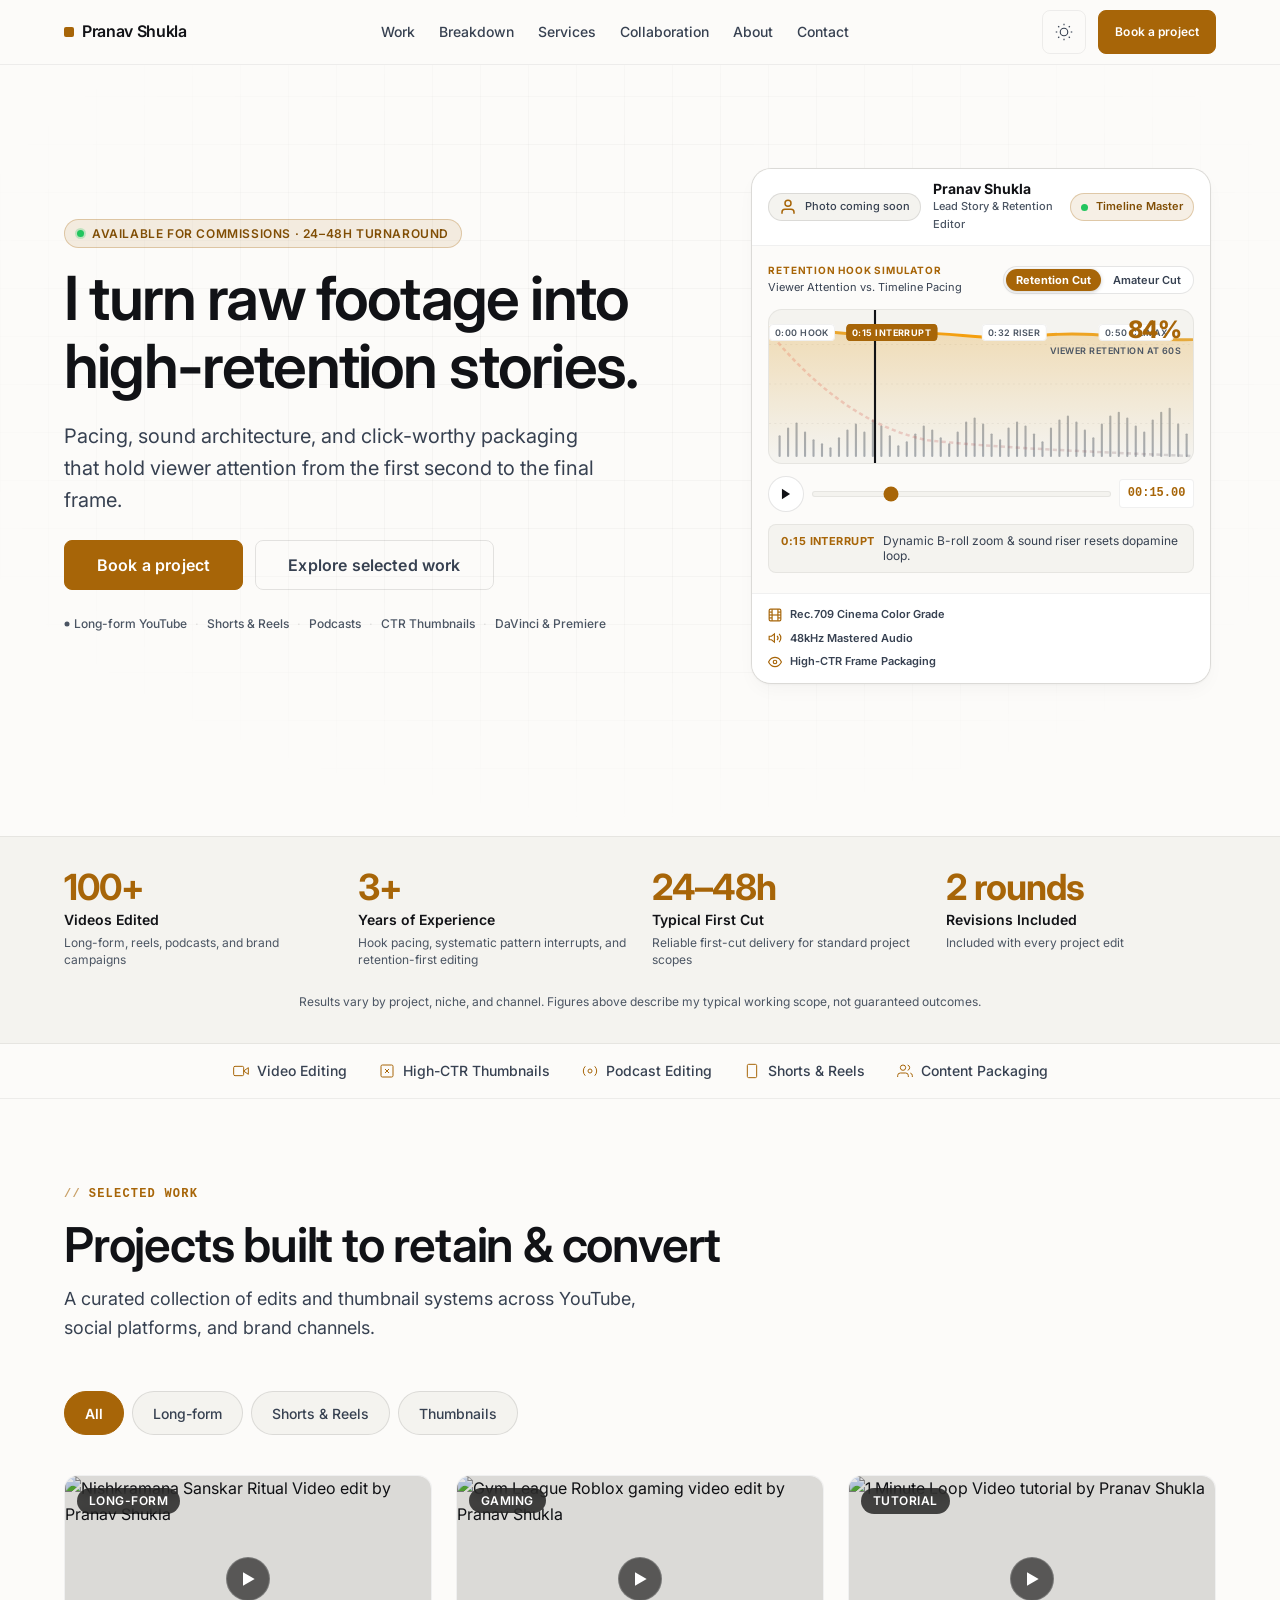
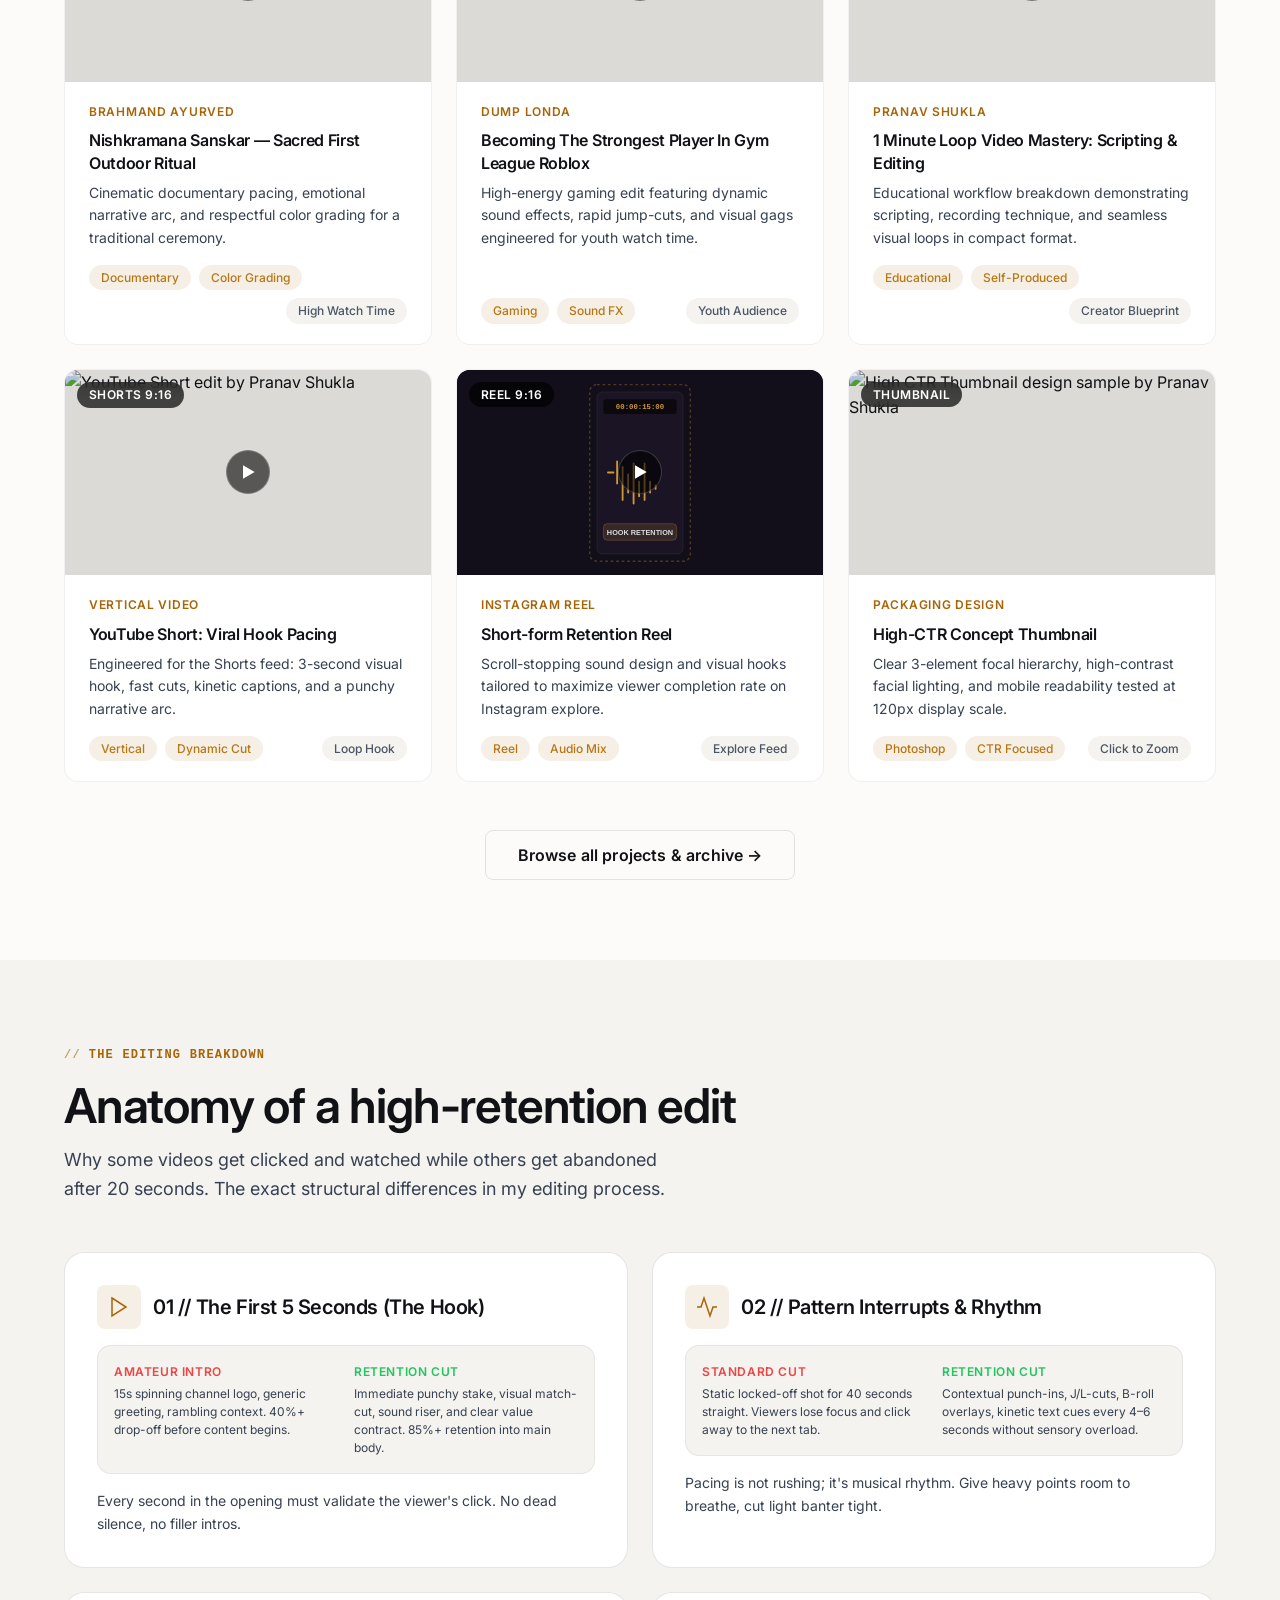
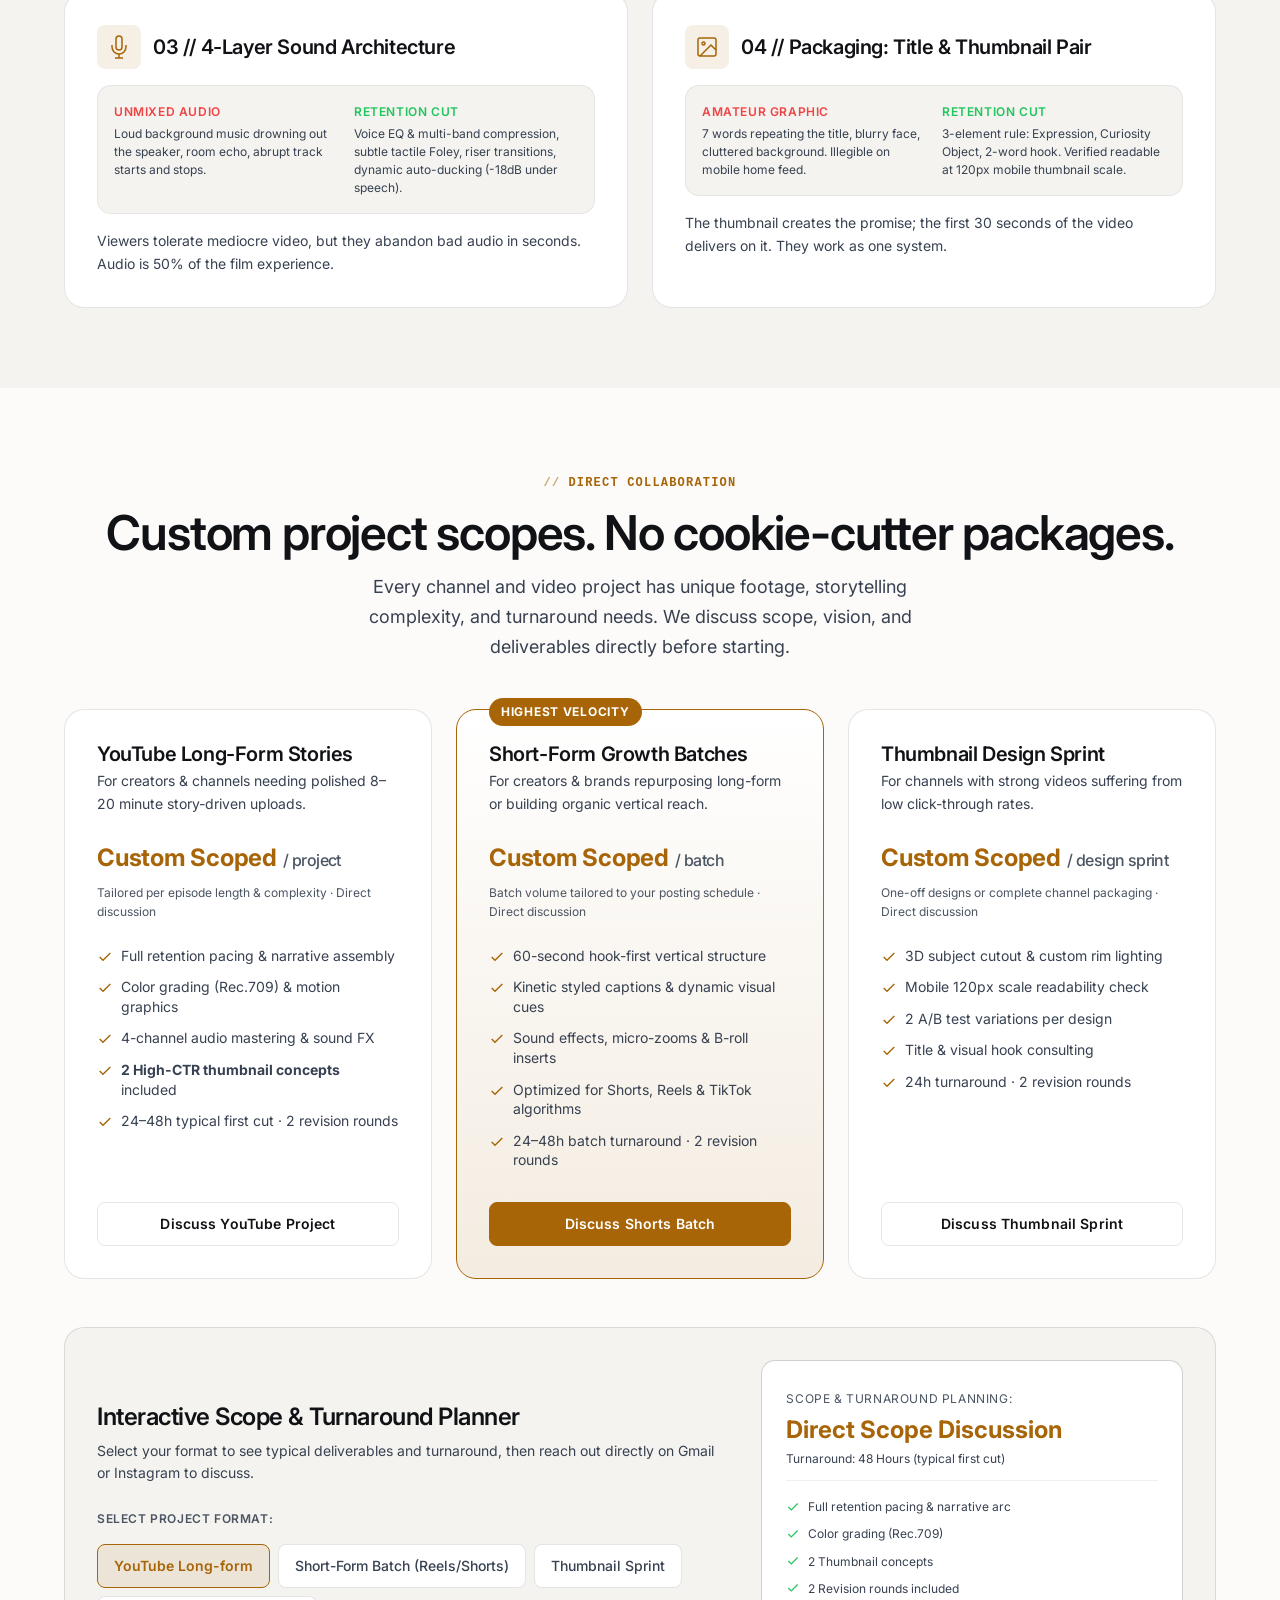
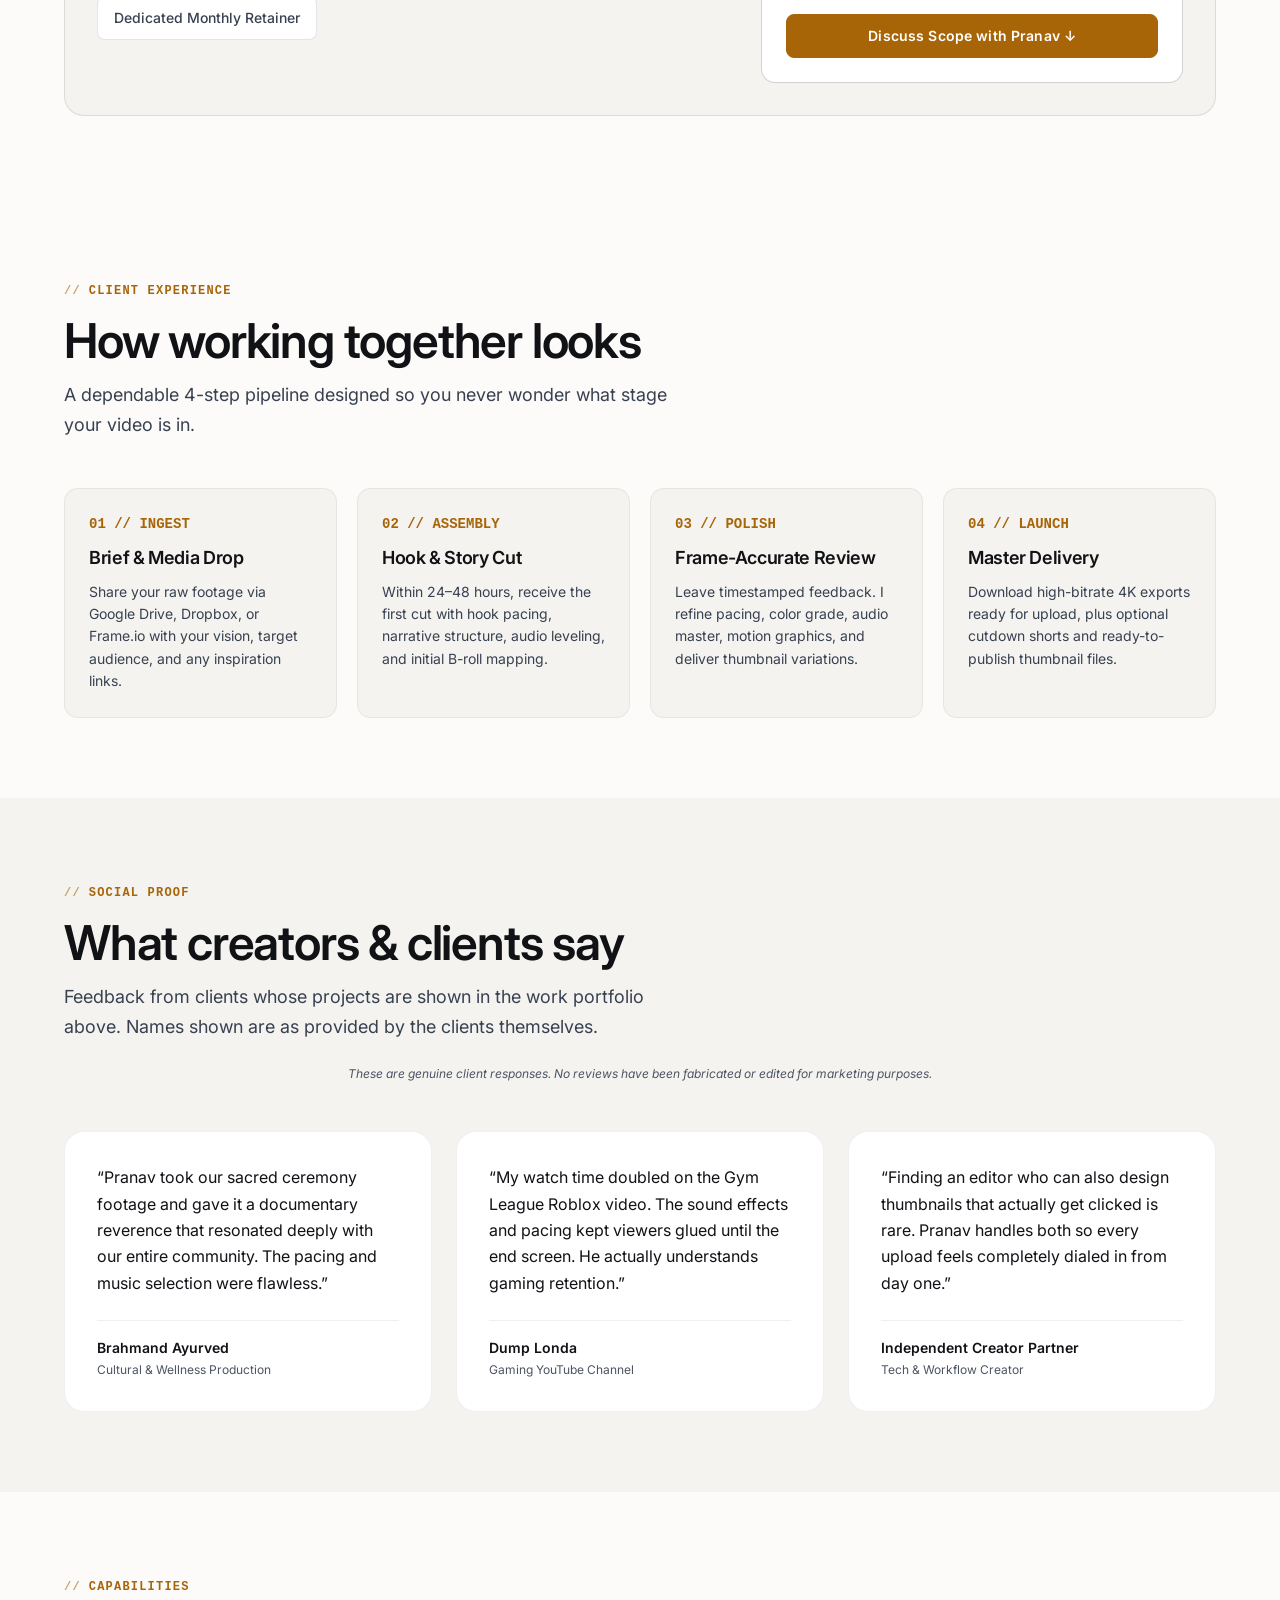
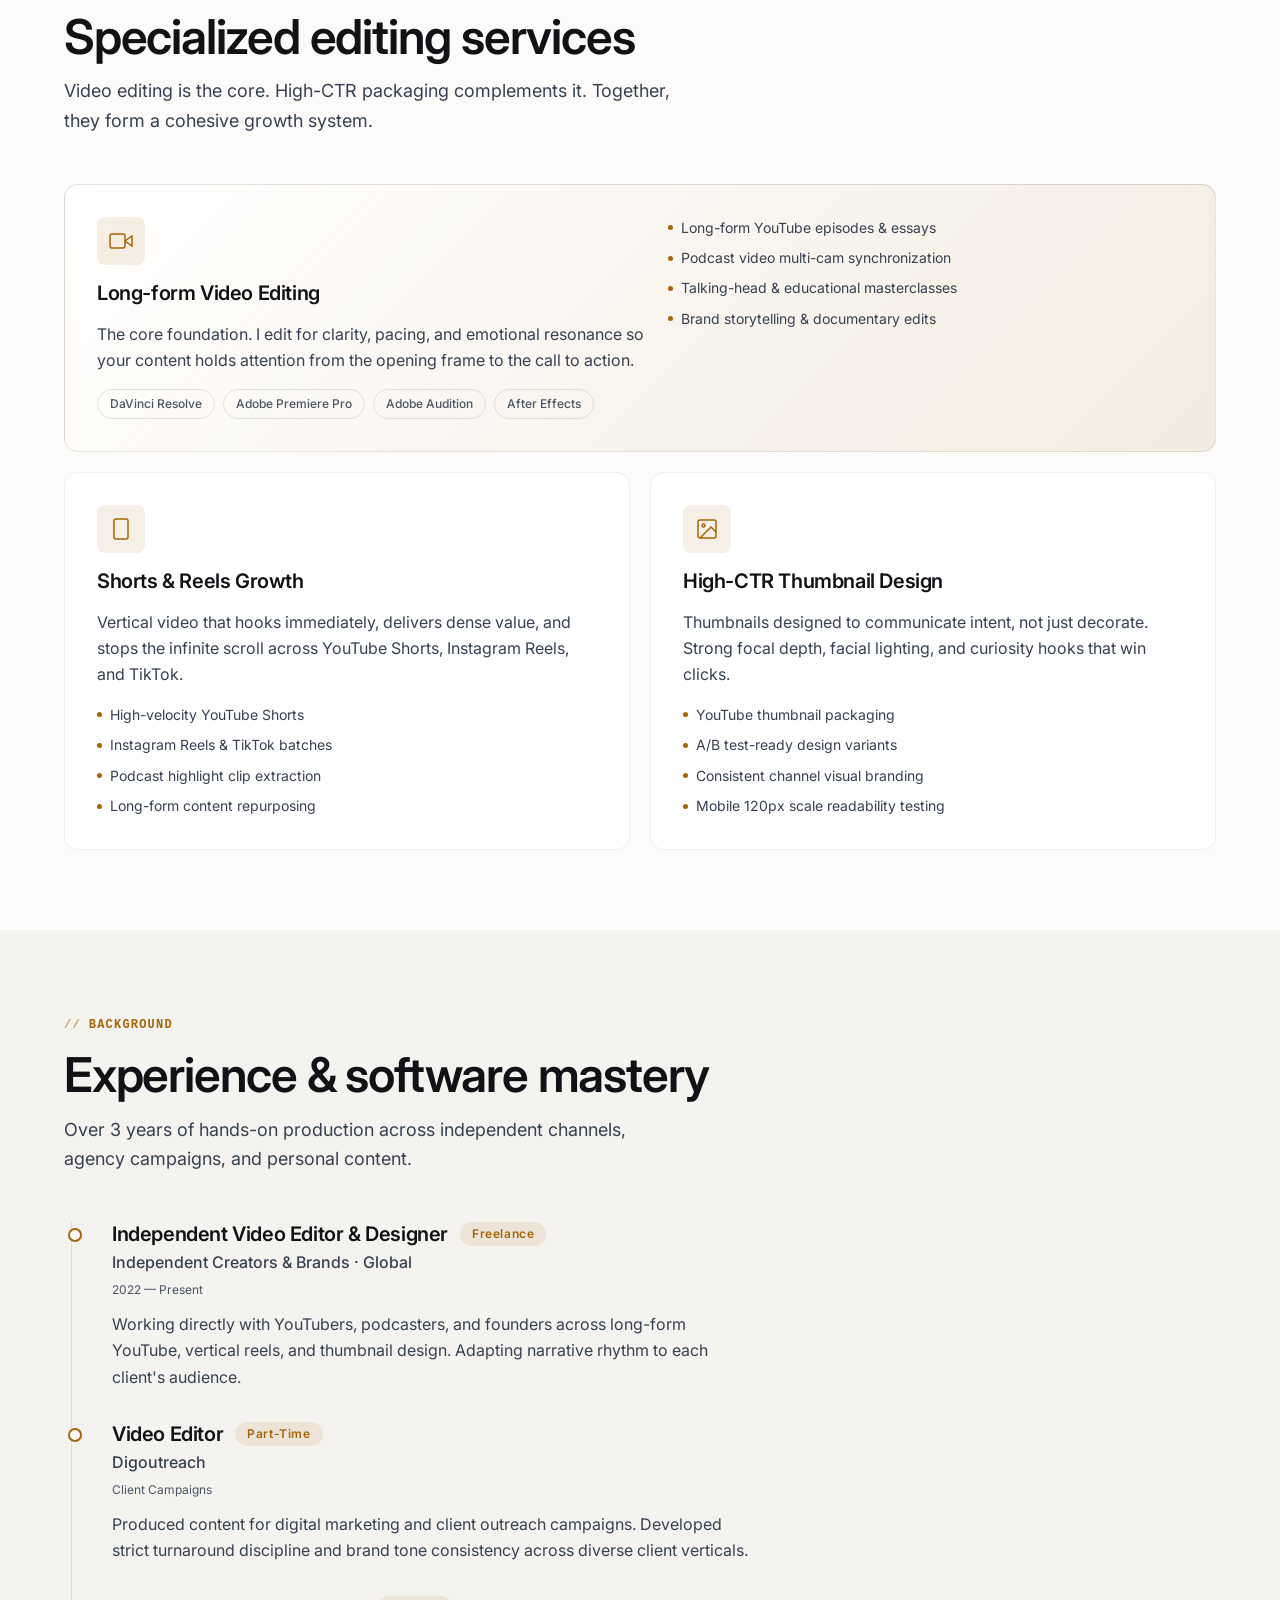
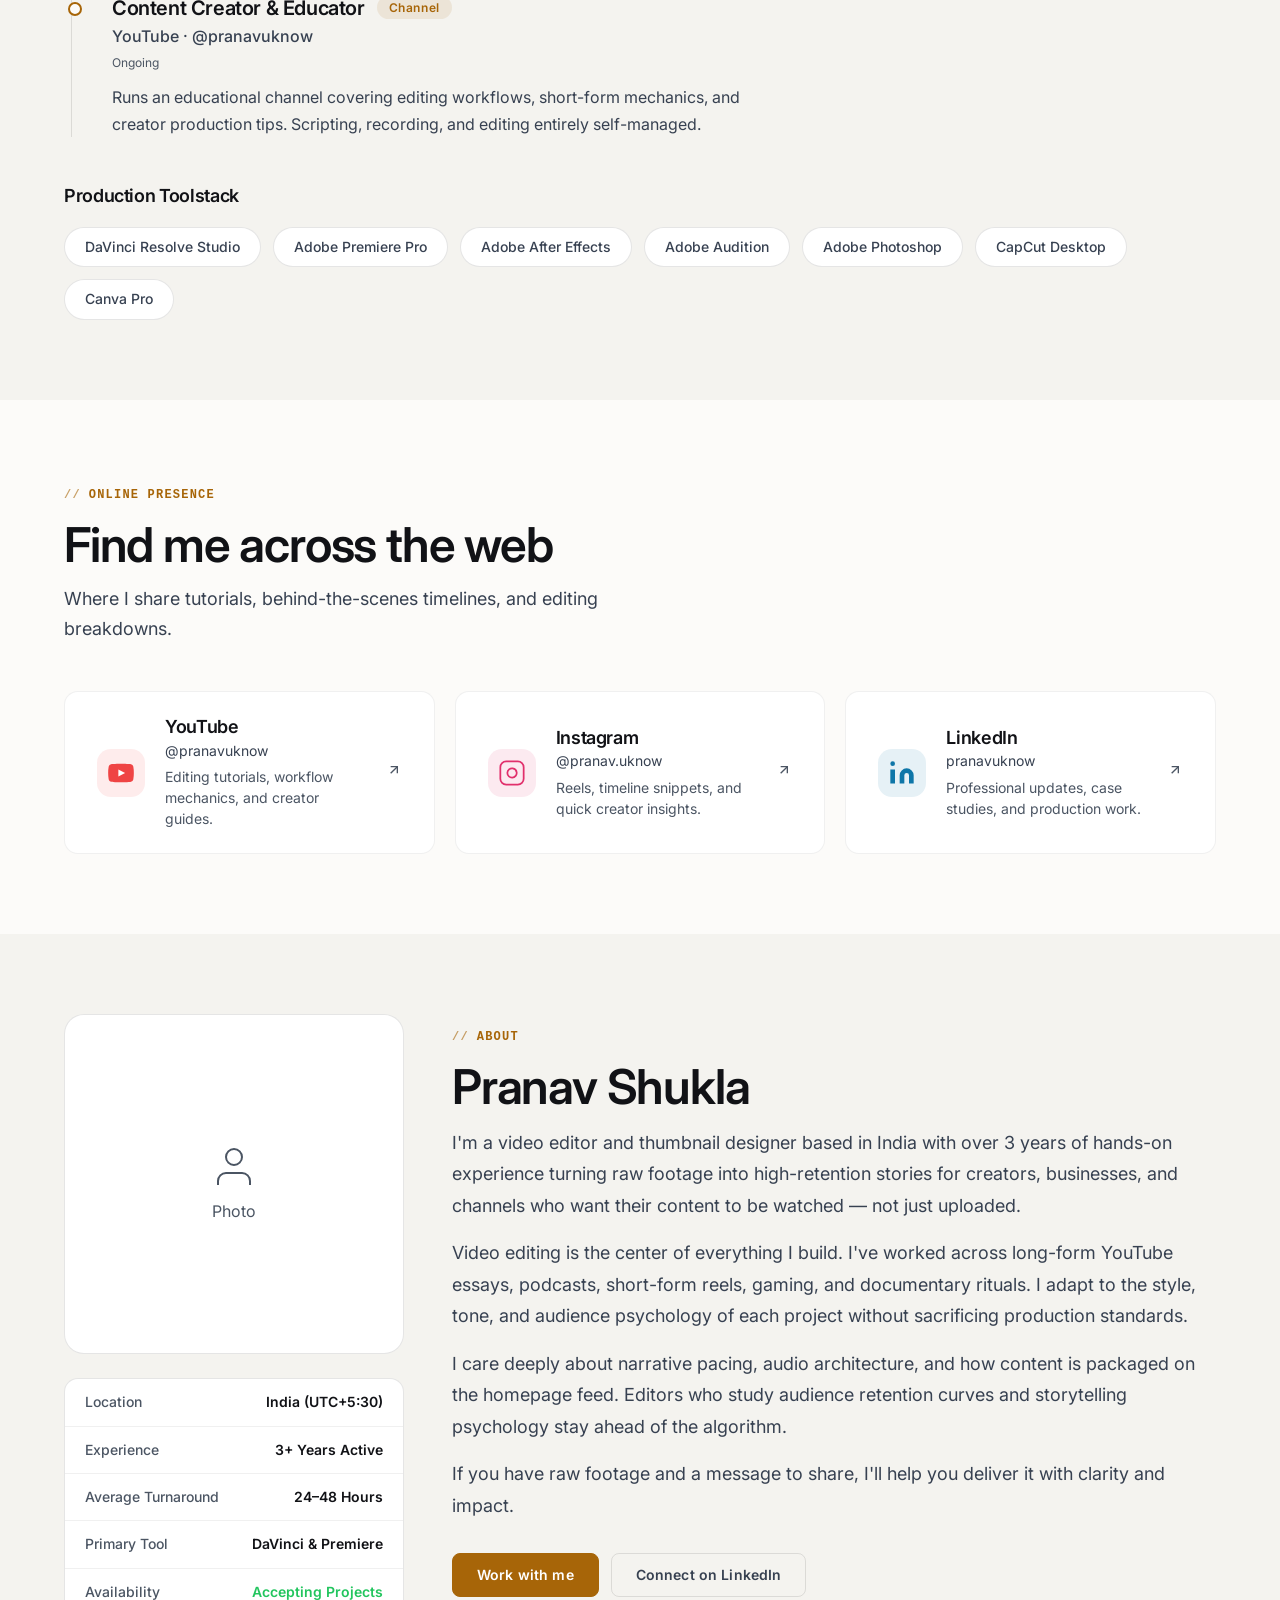
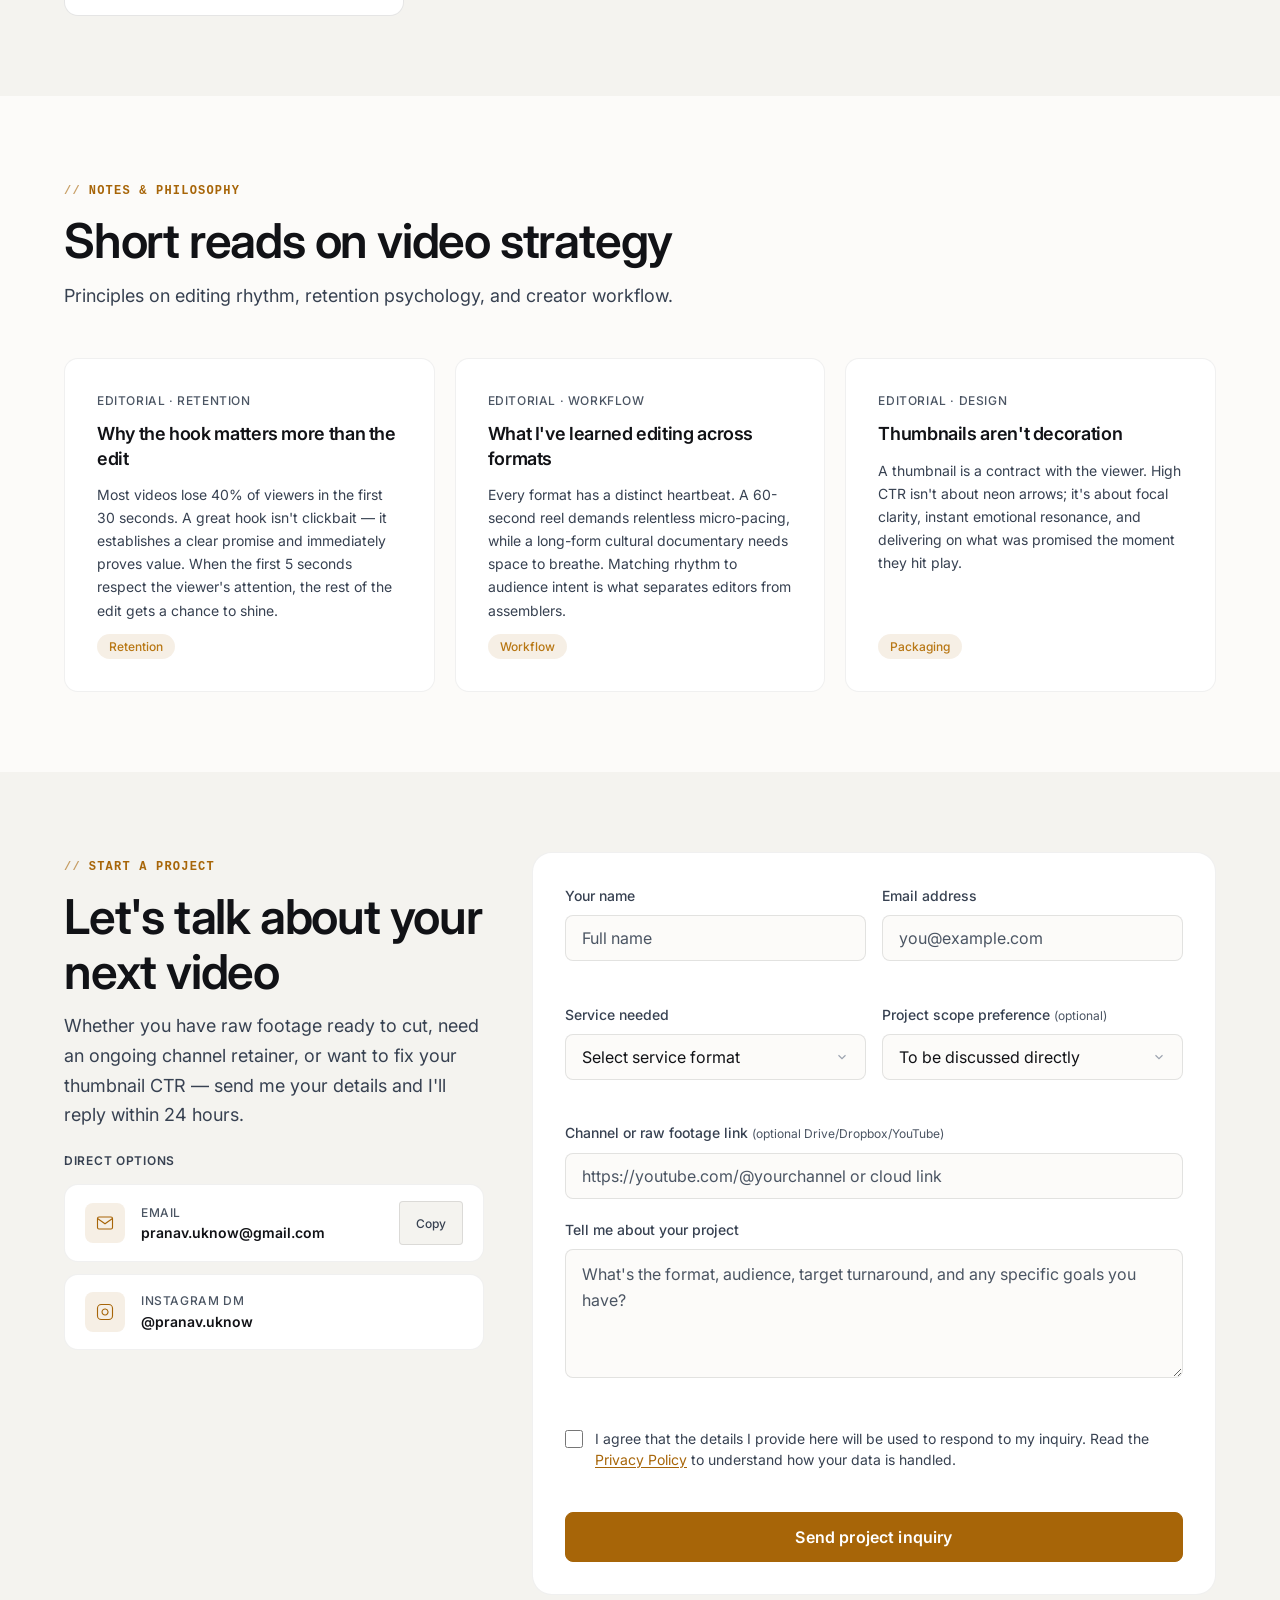
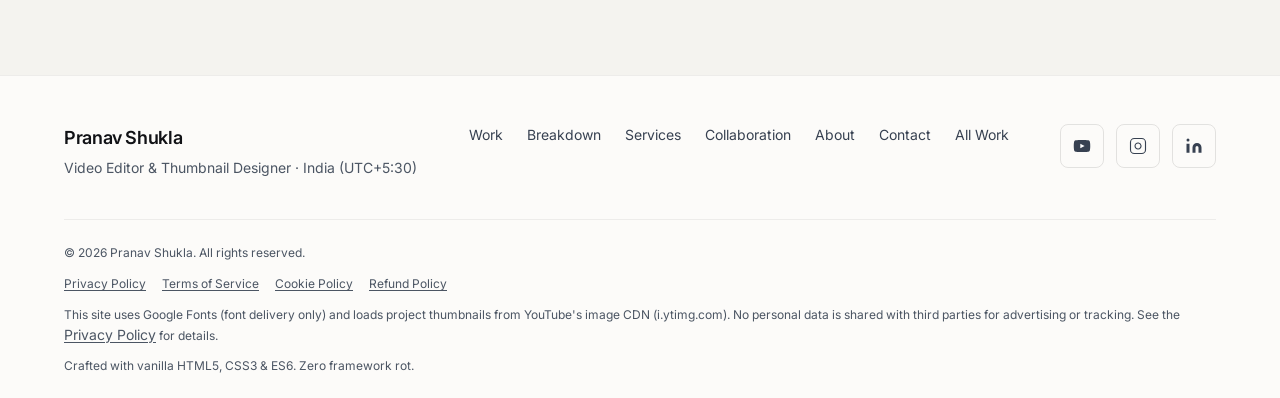
==== index.html @ 97a3ee8c "Add files via upload" ====
<!DOCTYPE html>
<html lang="en" data-theme="dark">
<head>
  <meta charset="UTF-8">
  <meta name="viewport" content="width=device-width, initial-scale=1.0">
  <title>Pranav Shukla — Video Editor &amp; Thumbnail Designer</title>
  <meta name="description" content="Pranav Shukla is a video editor and thumbnail designer based in India. High-retention pacing, sound architecture, and click-worthy packaging with 24–48h turnaround.">
  <meta name="author" content="Pranav Shukla">
  <meta name="keywords" content="video editor, thumbnail designer, YouTube video editor, podcast editor, short form editor, DaVinci Resolve, Premiere Pro, India, Pranav Shukla">

  <!-- Open Graph -->
  <meta property="og:title" content="Pranav Shukla — Video Editor &amp; Thumbnail Designer">
  <meta property="og:description" content="High-retention editing, sound architecture, and click-worthy packaging that turn viewers into subscribers.">
  <meta property="og:type" content="website">
  <meta property="og:url" content="https://pranavshukla.in">
  <meta property="og:image" content="https://pranavshukla.in/assets/og-image.jpg">

  <!-- Twitter Card -->
  <meta name="twitter:card" content="summary_large_image">
  <meta name="twitter:title" content="Pranav Shukla — Video Editor &amp; Thumbnail Designer">
  <meta name="twitter:description" content="High-retention editing, sound architecture, and click-worthy packaging that turn viewers into subscribers.">
  <meta name="twitter:image" content="https://pranavshukla.in/assets/og-image.jpg">

  <!-- Canonical -->
  <link rel="canonical" href="https://pranavshukla.in">

  <!-- Fonts -->
  <link rel="preconnect" href="https://fonts.googleapis.com">
  <link rel="preconnect" href="https://fonts.gstatic.com" crossorigin>
  <link href="https://fonts.googleapis.com/css2?family=Inter:wght@400;500;600;700&display=swap" rel="stylesheet">

  <!-- Schema.org JSON-LD (SEO & AI Agent discoverability) -->
  <script type="application/ld+json">
  {
    "@context": "https://schema.org",
    "@type": "Person",
    "name": "Pranav Shukla",
    "url": "https://pranavshukla.in",
    "jobTitle": "Video Editor & Thumbnail Designer",
    "email": "mailto:pranav.uknow@gmail.com",
    "knowsAbout": [
      "Video Editing",
      "YouTube Retention Strategy",
      "Thumbnail Design",
      "DaVinci Resolve",
      "Adobe Premiere Pro",
      "Adobe Audition",
      "Short-form Content",
      "Podcast Editing"
    ],
    "sameAs": [
      "https://www.youtube.com/@pranavuknow",
      "https://www.instagram.com/pranav.uknow/",
      "https://www.linkedin.com/in/pranavuknow/"
    ],
    "hasOfferCatalog": {
      "@type": "OfferCatalog",
      "name": "Creative Video Production Services",
      "itemListElement": [
        {
          "@type": "Offer",
          "itemOffered": {
            "@type": "Service",
            "name": "YouTube Long-form Video Editing",
            "description": "Full narrative arc, retention pacing, color grading, sound design, and click-worthy thumbnails."
          }
        },
        {
          "@type": "Offer",
          "itemOffered": {
            "@type": "Service",
            "name": "Short-Form Content Growth Pack",
            "description": "High-retention vertical edits for YouTube Shorts, Instagram Reels, and TikTok."
          }
        },
        {
          "@type": "Offer",
          "itemOffered": {
            "@type": "Service",
            "name": "High-CTR Thumbnail Design",
            "description": "3D focal depth, emotional expressions, and mobile readability optimization."
          }
        }
      ]
    }
  }
  </script>

  <!-- Styles -->
  <link rel="stylesheet" href="./assets/css/main.css">
  <link rel="icon" type="image/svg+xml" href="./assets/favicon.svg">
  <link rel="manifest" href="./manifest.webmanifest">

  <!-- Theme init: prevent flash -->
  <script>
    (function() {
      var stored = localStorage.getItem('pranav-theme');
      var preferred = stored || (window.matchMedia('(prefers-color-scheme: light)').matches ? 'light' : 'dark');
      document.documentElement.setAttribute('data-theme', preferred);
    })();
  </script>
</head>
<body>

  <!-- Skip link for keyboard accessibility -->
  <a href="#main-content" class="skip-link">Skip to main content</a>

  <!-- Navigation -->
  <header class="nav" id="nav" role="banner">
    <div class="nav__inner container">
      <a href="index.html" class="nav__logo" aria-label="Pranav Shukla — Home">
        <span class="nav__logo-mark" aria-hidden="true"></span>
        <span class="nav__logo-name">Pranav Shukla</span>
      </a>
      <nav class="nav__links" role="navigation" aria-label="Primary navigation">
        <a href="#work" class="nav__link">Work</a>
        <a href="#retention" class="nav__link">Breakdown</a>
        <a href="#services" class="nav__link">Services</a>
        <a href="#packages" class="nav__link">Collaboration</a>
        <a href="#about" class="nav__link">About</a>
        <a href="#contact" class="nav__link">Contact</a>
      </nav>
      <div class="nav__actions">
        <button class="theme-toggle" id="themeToggle" type="button" aria-label="Switch to light mode" title="Toggle theme">
          <svg class="theme-toggle__icon theme-toggle__icon--sun" width="18" height="18" viewBox="0 0 24 24" fill="none" stroke="currentColor" stroke-width="1.5" aria-hidden="true">
            <circle cx="12" cy="12" r="5"/><line x1="12" y1="1" x2="12" y2="3"/><line x1="12" y1="21" x2="12" y2="23"/><line x1="4.22" y1="4.22" x2="5.64" y2="5.64"/><line x1="18.36" y1="18.36" x2="19.78" y2="19.78"/><line x1="1" y1="12" x2="3" y2="12"/><line x1="21" y1="12" x2="23" y2="12"/><line x1="4.22" y1="19.78" x2="5.64" y2="18.36"/><line x1="18.36" y1="5.64" x2="19.78" y2="4.22"/>
          </svg>
          <svg class="theme-toggle__icon theme-toggle__icon--moon" width="18" height="18" viewBox="0 0 24 24" fill="none" stroke="currentColor" stroke-width="1.5" aria-hidden="true">
            <path d="M21 12.79A9 9 0 1 1 11.21 3 7 7 0 0 0 21 12.79z"/>
          </svg>
        </button>
        <a href="#contact" class="btn btn--sm btn--primary">Book a project</a>
        <button class="nav__hamburger" id="navHamburger" type="button" aria-label="Open navigation menu" aria-expanded="false" aria-controls="navMobile">
          <span></span><span></span><span></span>
        </button>
      </div>
    </div>
    <!-- Mobile Drawer -->
    <div class="nav__mobile" id="navMobile" aria-hidden="true">
      <a href="#work" class="nav__mobile-link">Work</a>
      <a href="#retention" class="nav__mobile-link">Breakdown</a>
      <a href="#services" class="nav__mobile-link">Services</a>
      <a href="#packages" class="nav__mobile-link">Collaboration</a>
      <a href="#about" class="nav__mobile-link">About</a>
      <a href="#contact" class="nav__mobile-link">Contact</a>
      <a href="#contact" class="btn btn--primary nav__mobile-cta">Book a project</a>
    </div>
  </header>

  <main id="main-content" tabindex="-1">

    <!-- ─────────────────────────────────────────
         HERO SECTION (Cinema Studio Architecture)
    ───────────────────────────────────────── -->
    <section class="hero" id="hero" aria-labelledby="hero-headline">
      <div class="hero__bg" aria-hidden="true">
        <div class="hero__grid"></div>
      </div>
      <div class="container hero__inner">
        <div class="hero__content">
          <div class="hero__status-pill fade-in-up">
            <span class="hero__status-dot" aria-hidden="true"></span>
            <span>Available for Commissions · 24–48h Turnaround</span>
          </div>
          <h1 class="hero__headline fade-in-up" id="hero-headline">
            I turn raw footage into high-retention stories.
          </h1>
          <p class="hero__sub fade-in-up">
            Pacing, sound architecture, and click-worthy packaging that hold viewer attention from the first second to the final frame.
          </p>
          <div class="hero__ctas fade-in-up">
            <a href="#contact" class="btn btn--primary btn--lg">Book a project</a>
            <a href="#work" class="btn btn--ghost btn--lg">Explore selected work</a>
          </div>
          <div class="hero__trust fade-in-up">
            <span class="hero__trust-item">
              <svg width="6" height="6" viewBox="0 0 24 24" fill="currentColor" aria-hidden="true"><circle cx="12" cy="12" r="10"/></svg>
              Long-form YouTube
            </span>
            <span class="hero__trust-sep" aria-hidden="true">·</span>
            <span class="hero__trust-item">Shorts &amp; Reels</span>
            <span class="hero__trust-sep" aria-hidden="true">·</span>
            <span class="hero__trust-item">Podcasts</span>
            <span class="hero__trust-sep" aria-hidden="true">·</span>
            <span class="hero__trust-item">CTR Thumbnails</span>
            <span class="hero__trust-sep" aria-hidden="true">·</span>
            <span class="hero__trust-item">DaVinci &amp; Premiere</span>
          </div>
        </div>

        <div class="hero__visual fade-in-up">
          <div class="hero__studio">
            <!-- Studio Header: Creator Signature Badge & Master Status -->
            <div class="hero__studio-header">
              <div class="hero__creator-badge">
                <div class="hero__photo-wrap">
                  <div class="hero__photo-placeholder" aria-label="Profile photo placeholder">
                    <svg width="18" height="18" viewBox="0 0 24 24" fill="none" stroke="currentColor" stroke-width="2" aria-hidden="true">
                      <path d="M20 21v-2a4 4 0 0 0-4-4H8a4 4 0 0 0-4 4v2"/>
                      <circle cx="12" cy="7" r="4"/>
                    </svg>
                    <span class="hero__photo-badge-label">Photo coming soon</span>
                  </div>
                </div>
                <div class="hero__creator-info">
                  <span class="hero__creator-name">Pranav Shukla</span>
                  <span class="hero__creator-role">Lead Story &amp; Retention Editor</span>
                </div>
              </div>
              <div class="hero__studio-mode-pill">
                <span class="hero__live-dot" aria-hidden="true"></span>
                <span>Timeline Master</span>
              </div>
            </div>

            <!-- Retention Hook Simulator Stage -->
            <div class="hero__sim-stage">
              <!-- Comparison Mode Toggle -->
              <div class="hero__sim-toolbar">
                <div class="hero__sim-title-group">
                  <span class="hero__sim-kicker">Retention Hook Simulator</span>
                  <span class="hero__sim-caption">Viewer Attention vs. Timeline Pacing</span>
                </div>
                <div class="hero__sim-toggle" role="group" aria-label="Cut Strategy">
                  <button type="button" class="hero__sim-btn hero__sim-btn--active" id="btnRetentionCut" data-mode="retention" aria-pressed="true">
                    Retention Cut
                  </button>
                  <button type="button" class="hero__sim-btn" id="btnAmateurCut" data-mode="amateur" aria-pressed="false">
                    Amateur Cut
                  </button>
                </div>
              </div>

              <!-- Interactive Timeline Visualizer (Waveform & Retention Graph) -->
              <div class="hero__timeline-canvas">
                <!-- Retention Metric Callout -->
                <div class="hero__retention-metric">
                  <span class="hero__metric-number" id="heroSimMetric">84%</span>
                  <span class="hero__metric-label" id="heroSimLabel">Viewer Retention at 60s</span>
                </div>

                <!-- SVG Curve + Audio Waveform Tracks -->
                <svg class="hero__timeline-svg" viewBox="0 0 400 155" preserveAspectRatio="none" aria-hidden="true">
                  <defs>
                    <linearGradient id="heroRetGrad" x1="0" y1="0" x2="1" y2="0">
                      <stop offset="0%" stop-color="#e5a93c"/>
                      <stop offset="50%" stop-color="#f59e0b"/>
                      <stop offset="100%" stop-color="#e5a93c"/>
                    </linearGradient>
                    <linearGradient id="heroRetArea" x1="0" y1="0" x2="0" y2="1">
                      <stop offset="0%" stop-color="#e5a93c" stop-opacity="0.32"/>
                      <stop offset="100%" stop-color="#e5a93c" stop-opacity="0.0"/>
                    </linearGradient>
                    <linearGradient id="heroAmatGrad" x1="0" y1="0" x2="1" y2="0">
                      <stop offset="0%" stop-color="#ef4444"/>
                      <stop offset="100%" stop-color="#71717a"/>
                    </linearGradient>
                  </defs>

                  <!-- Horizontal Guide Lines -->
                  <line x1="0" y1="35" x2="400" y2="35" class="hero__svg-guide" stroke-dasharray="2 3"/>
                  <line x1="0" y1="75" x2="400" y2="75" class="hero__svg-guide" stroke-dasharray="2 3"/>
                  <line x1="0" y1="115" x2="400" y2="115" class="hero__svg-guide" stroke-dasharray="2 3"/>

                  <!-- Real Multi-Channel Audio Waveform Track -->
                  <g class="hero__waveform-bars" id="heroWaveformBars">
                    <line x1="10" y1="148" x2="10" y2="128" stroke-width="2"/>
                    <line x1="18" y1="148" x2="18" y2="120" stroke-width="2"/>
                    <line x1="26" y1="148" x2="26" y2="115" stroke-width="2"/>
                    <line x1="34" y1="148" x2="34" y2="124" stroke-width="2"/>
                    <line x1="42" y1="148" x2="42" y2="132" stroke-width="2"/>
                    <line x1="50" y1="148" x2="50" y2="136" stroke-width="2"/>
                    <line x1="58" y1="148" x2="58" y2="140" stroke-width="2"/>
                    <line x1="66" y1="148" x2="66" y2="130" stroke-width="2"/>
                    <line x1="74" y1="148" x2="74" y2="122" stroke-width="2"/>
                    <line x1="82" y1="148" x2="82" y2="116" stroke-width="2"/>
                    <line x1="90" y1="148" x2="90" y2="124" stroke-width="2"/>
                    <line x1="98" y1="148" x2="98" y2="112" stroke-width="2"/>
                    <line x1="106" y1="148" x2="106" y2="118" stroke-width="2"/>
                    <line x1="114" y1="148" x2="114" y2="128" stroke-width="2"/>
                    <line x1="122" y1="148" x2="122" y2="138" stroke-width="2"/>
                    <line x1="130" y1="148" x2="130" y2="134" stroke-width="2"/>
                    <line x1="138" y1="148" x2="138" y2="126" stroke-width="2"/>
                    <line x1="146" y1="148" x2="146" y2="118" stroke-width="2"/>
                    <line x1="154" y1="148" x2="154" y2="122" stroke-width="2"/>
                    <line x1="162" y1="148" x2="162" y2="130" stroke-width="2"/>
                    <line x1="170" y1="148" x2="170" y2="136" stroke-width="2"/>
                    <line x1="178" y1="148" x2="178" y2="124" stroke-width="2"/>
                    <line x1="186" y1="148" x2="186" y2="114" stroke-width="2"/>
                    <line x1="194" y1="148" x2="194" y2="110" stroke-width="2"/>
                    <line x1="202" y1="148" x2="202" y2="116" stroke-width="2"/>
                    <line x1="210" y1="148" x2="210" y2="126" stroke-width="2"/>
                    <line x1="218" y1="148" x2="218" y2="132" stroke-width="2"/>
                    <line x1="226" y1="148" x2="226" y2="120" stroke-width="2"/>
                    <line x1="234" y1="148" x2="234" y2="114" stroke-width="2"/>
                    <line x1="242" y1="148" x2="242" y2="118" stroke-width="2"/>
                    <line x1="250" y1="148" x2="250" y2="126" stroke-width="2"/>
                    <line x1="258" y1="148" x2="258" y2="134" stroke-width="2"/>
                    <line x1="266" y1="148" x2="266" y2="120" stroke-width="2"/>
                    <line x1="274" y1="148" x2="274" y2="112" stroke-width="2"/>
                    <line x1="282" y1="148" x2="282" y2="108" stroke-width="2"/>
                    <line x1="290" y1="148" x2="290" y2="114" stroke-width="2"/>
                    <line x1="298" y1="148" x2="298" y2="122" stroke-width="2"/>
                    <line x1="306" y1="148" x2="306" y2="130" stroke-width="2"/>
                    <line x1="314" y1="148" x2="314" y2="116" stroke-width="2"/>
                    <line x1="322" y1="148" x2="322" y2="108" stroke-width="2"/>
                    <line x1="330" y1="148" x2="330" y2="104" stroke-width="2"/>
                    <line x1="338" y1="148" x2="338" y2="110" stroke-width="2"/>
                    <line x1="346" y1="148" x2="346" y2="118" stroke-width="2"/>
                    <line x1="354" y1="148" x2="354" y2="124" stroke-width="2"/>
                    <line x1="362" y1="148" x2="362" y2="112" stroke-width="2"/>
                    <line x1="370" y1="148" x2="370" y2="104" stroke-width="2"/>
                    <line x1="378" y1="148" x2="378" y2="100" stroke-width="2"/>
                    <line x1="386" y1="148" x2="386" y2="116" stroke-width="2"/>
                    <line x1="394" y1="148" x2="394" y2="126" stroke-width="2"/>
                  </g>

                  <!-- Amateur Cut Curve (Steep drop-off) -->
                  <path id="curveAmateur" class="hero__curve hero__curve--amateur" d="M 0,22 C 35,68 85,118 150,132 C 220,140 310,144 400,148" fill="none" stroke="url(#heroAmatGrad)" stroke-width="2.5" stroke-dasharray="4 3"/>

                  <!-- Retention Master Cut Curve (Sustained engagement) -->
                  <path id="curveRetentionArea" class="hero__curve-area" d="M 0,18 C 50,20 85,28 125,24 C 165,20 215,34 255,26 C 305,20 355,32 400,30 L 400,148 L 0,148 Z" fill="url(#heroRetArea)"/>
                  <path id="curveRetention" class="hero__curve hero__curve--retention" d="M 0,18 C 50,20 85,28 125,24 C 165,20 215,34 255,26 C 305,20 355,32 400,30" fill="none" stroke="url(#heroRetGrad)" stroke-width="3"/>

                  <!-- Interactive Playhead Scrubber Line -->
                  <line id="heroPlayhead" x1="25%" y1="0" x2="25%" y2="155" class="hero__playhead-line"/>
                </svg>

                <!-- Marker Flag Tracks -->
                <div class="hero__timeline-markers">
                  <div class="hero__marker" style="left: 6%;">
                    <span class="hero__marker-flag">0:00 Hook</span>
                  </div>
                  <div class="hero__marker hero__marker--active" style="left: 28%;">
                    <span class="hero__marker-flag">0:15 Interrupt</span>
                  </div>
                  <div class="hero__marker" style="left: 58%;">
                    <span class="hero__marker-flag">0:32 Riser</span>
                  </div>
                  <div class="hero__marker" style="left: 88%;">
                    <span class="hero__marker-flag">0:50 Climax</span>
                  </div>
                </div>
              </div>

              <!-- Interactive Scrubber Controls (Play/Pause, Slider, Timecode) -->
              <div class="hero__scrubber-bar">
                <button type="button" class="hero__play-btn" id="heroSimPlayBtn" aria-label="Play timeline simulation">
                  <svg width="14" height="14" viewBox="0 0 24 24" fill="currentColor" aria-hidden="true">
                    <polygon points="5 3 19 12 5 21 5 3"/>
                  </svg>
                </button>
                <div class="hero__scrub-track-wrap">
                  <input type="range" min="0" max="100" value="25" class="hero__scrubber-slider" id="heroScrubberRange" aria-label="Timeline scrubber position">
                </div>
                <div class="hero__timecode-pill" id="heroTimecode">00:15.00</div>
              </div>

              <!-- Marker Detail Readout -->
              <div class="hero__marker-readout" id="heroMarkerDetail">
                <span class="hero__readout-tag">0:15 Interrupt</span>
                <span class="hero__readout-desc">Dynamic B-roll zoom &amp; sound riser resets dopamine loop.</span>
              </div>
            </div>

            <!-- High-End Cinema Specs Metadata Badges -->
            <div class="hero__specs-footer">
              <div class="hero__spec-item">
                <svg width="14" height="14" viewBox="0 0 24 24" fill="none" stroke="currentColor" stroke-width="2" aria-hidden="true">
                  <rect x="2" y="2" width="20" height="20" rx="2.18" ry="2.18"/><line x1="7" y1="2" x2="7" y2="22"/><line x1="17" y1="2" x2="17" y2="22"/><line x1="2" y1="12" x2="22" y2="12"/><line x1="2" y1="7" x2="7" y2="7"/><line x1="2" y1="17" x2="7" y2="17"/><line x1="17" y1="17" x2="22" y2="17"/><line x1="17" y1="7" x2="22" y2="7"/>
                </svg>
                <span>Rec.709 Cinema Color Grade</span>
              </div>
              <div class="hero__spec-item">
                <svg width="14" height="14" viewBox="0 0 24 24" fill="none" stroke="currentColor" stroke-width="2" aria-hidden="true">
                  <polygon points="11 5 6 9 2 9 2 15 6 15 11 19 11 5"/><path d="M19.07 4.93a10 10 0 0 1 0 14.14M15.54 8.46a5 5 0 0 1 0 7.07"/>
                </svg>
                <span>48kHz Mastered Audio</span>
              </div>
              <div class="hero__spec-item">
                <svg width="14" height="14" viewBox="0 0 24 24" fill="none" stroke="currentColor" stroke-width="2" aria-hidden="true">
                  <path d="M1 12s4-8 11-8 11 8 11 8-4 8-11 8-11-8-11-8z"/><circle cx="12" cy="12" r="3"/>
                </svg>
                <span>High-CTR Frame Packaging</span>
              </div>
            </div>
          </div>
        </div>
      </div>
    </section>

    <!-- ─────────────────────────────────────────
         QUICK METRICS BANNER
    ───────────────────────────────────────── -->
    <section class="stats-banner" aria-label="About My Work">
      <div class="container">
        <div class="stats-grid">
          <div class="stat-card">
            <span class="stat-card__number">100+</span>
            <span class="stat-card__label">Videos Edited</span>
            <span class="stat-card__desc">Long-form, reels, podcasts, and brand campaigns</span>
          </div>
          <div class="stat-card">
            <span class="stat-card__number">3+</span>
            <span class="stat-card__label">Years of Experience</span>
            <span class="stat-card__desc">Hook pacing, systematic pattern interrupts, and retention-first editing</span>
          </div>
          <div class="stat-card">
            <span class="stat-card__number">24–48h</span>
            <span class="stat-card__label">Typical First Cut</span>
            <span class="stat-card__desc">Reliable first-cut delivery for standard project scopes</span>
          </div>
          <div class="stat-card">
            <span class="stat-card__number">2 rounds</span>
            <span class="stat-card__label">Revisions Included</span>
            <span class="stat-card__desc">Included with every project edit</span>
          </div>
        </div>
        <p class="stats-disclaimer">Results vary by project, niche, and channel. Figures above describe my typical working scope, not guaranteed outcomes.</p>
      </div>
    </section>

    <!-- ─────────────────────────────────────────
         SPECIALIZATIONS STRIP
    ───────────────────────────────────────── -->
    <section class="specs" aria-label="Core Competencies">
      <div class="container">
        <ul class="specs__list" role="list">
          <li class="specs__item">
            <svg width="16" height="16" viewBox="0 0 24 24" fill="none" stroke="currentColor" stroke-width="1.5" aria-hidden="true"><polygon points="23 7 16 12 23 17 23 7"/><rect x="1" y="5" width="15" height="14" rx="2" ry="2"/></svg>
            Video Editing
          </li>
          <li class="specs__item">
            <svg width="16" height="16" viewBox="0 0 24 24" fill="none" stroke="currentColor" stroke-width="1.5" aria-hidden="true"><rect x="3" y="3" width="18" height="18" rx="2"/><path d="m9 9 6 6"/><path d="m15 9-6 6"/></svg>
            High-CTR Thumbnails
          </li>
          <li class="specs__item">
            <svg width="16" height="16" viewBox="0 0 24 24" fill="none" stroke="currentColor" stroke-width="1.5" aria-hidden="true"><circle cx="12" cy="12" r="3"/><path d="M19.07 4.93a10 10 0 0 1 0 14.14M4.93 4.93a10 10 0 0 0 0 14.14"/></svg>
            Podcast Editing
          </li>
          <li class="specs__item">
            <svg width="16" height="16" viewBox="0 0 24 24" fill="none" stroke="currentColor" stroke-width="1.5" aria-hidden="true"><rect x="5" y="2" width="14" height="20" rx="2"/><line x1="12" y1="18" x2="12.01" y2="18"/></svg>
            Shorts &amp; Reels
          </li>
          <li class="specs__item">
            <svg width="16" height="16" viewBox="0 0 24 24" fill="none" stroke="currentColor" stroke-width="1.5" aria-hidden="true"><path d="M17 21v-2a4 4 0 0 0-4-4H5a4 4 0 0 0-4 4v2"/><circle cx="9" cy="7" r="4"/><path d="M23 21v-2a4 4 0 0 0-3-3.87"/><path d="M16 3.13a4 4 0 0 1 0 7.75"/></svg>
            Content Packaging
          </li>
        </ul>
      </div>
    </section>

    <!-- ─────────────────────────────────────────
         SELECTED WORK
    ───────────────────────────────────────── -->
    <section class="work section" id="work" aria-labelledby="work-heading">
      <div class="container">
        <div class="section-header">
          <p class="section-eyebrow">Selected Work</p>
          <h2 class="section-title" id="work-heading">Projects built to retain &amp; convert</h2>
          <p class="section-sub">A curated collection of edits and thumbnail systems across YouTube, social platforms, and brand channels.</p>
        </div>

        <!-- Filter tabs -->
        <div class="work__filters" role="tablist" aria-label="Filter work by category">
          <button class="work__filter work__filter--active" role="tab" aria-selected="true" data-filter="all" id="filter-all">All</button>
          <button class="work__filter" role="tab" aria-selected="false" data-filter="longform" id="filter-longform">Long-form</button>
          <button class="work__filter" role="tab" aria-selected="false" data-filter="shorts" id="filter-shorts">Shorts &amp; Reels</button>
          <button class="work__filter" role="tab" aria-selected="false" data-filter="thumbnail" id="filter-thumbnail">Thumbnails</button>
        </div>

        <div class="work__grid" id="workGrid">

          <!-- Project 1 -->
          <article class="work__card" data-category="longform" aria-label="Nishkramana Sanskar video project">
            <div class="work__card-media">
              <a href="https://youtu.be/LtRJKYu5F-g" class="work__card-link" data-youtube-id="LtRJKYu5F-g" data-video-title="Nishkramana Sanskar — Sacred First Outdoor Ritual" aria-label="Play Nishkramana Sanskar video">
                <div class="work__card-thumb">
                  <img src="https://i.ytimg.com/vi/LtRJKYu5F-g/hqdefault.jpg" alt="Nishkramana Sanskar Ritual Video edit by Pranav Shukla" loading="lazy">
                  <span class="work__play-icon" aria-hidden="true">
                    <svg width="20" height="20" viewBox="0 0 24 24" fill="currentColor"><polygon points="6 4 20 12 6 20 6 4"/></svg>
                  </span>
                  <span class="work__card-type-badge">Long-form</span>
                </div>
              </a>
            </div>
            <div class="work__card-body">
              <p class="work__card-client">Brahmand Ayurved</p>
              <h3 class="work__card-title">Nishkramana Sanskar — Sacred First Outdoor Ritual</h3>
              <p class="work__card-desc">Cinematic documentary pacing, emotional narrative arc, and respectful color grading for a traditional ceremony.</p>
              <div class="work__card-meta">
                <span class="work__card-tag">Documentary</span>
                <span class="work__card-tag">Color Grading</span>
                <span class="work__card-stat">High Watch Time</span>
              </div>
            </div>
          </article>

          <!-- Project 2 -->
          <article class="work__card" data-category="longform" aria-label="Gym League Roblox gaming video">
            <div class="work__card-media">
              <a href="https://youtu.be/aAPYyemIEQM" class="work__card-link" data-youtube-id="aAPYyemIEQM" data-video-title="Becoming The Strongest Player In Gym League Roblox" aria-label="Play Gym League Roblox video">
                <div class="work__card-thumb">
                  <img src="https://i.ytimg.com/vi/aAPYyemIEQM/hqdefault.jpg" alt="Gym League Roblox gaming video edit by Pranav Shukla" loading="lazy">
                  <span class="work__play-icon" aria-hidden="true">
                    <svg width="20" height="20" viewBox="0 0 24 24" fill="currentColor"><polygon points="6 4 20 12 6 20 6 4"/></svg>
                  </span>
                  <span class="work__card-type-badge">Gaming</span>
                </div>
              </a>
            </div>
            <div class="work__card-body">
              <p class="work__card-client">Dump Londa</p>
              <h3 class="work__card-title">Becoming The Strongest Player In Gym League Roblox</h3>
              <p class="work__card-desc">High-energy gaming edit featuring dynamic sound effects, rapid jump-cuts, and visual gags engineered for youth watch time.</p>
              <div class="work__card-meta">
                <span class="work__card-tag">Gaming</span>
                <span class="work__card-tag">Sound FX</span>
                <span class="work__card-stat">Youth Audience</span>
              </div>
            </div>
          </article>

          <!-- Project 3 -->
          <article class="work__card" data-category="longform" aria-label="1 Minute Loop Video Mastery tutorial">
            <div class="work__card-media">
              <a href="https://youtu.be/BQMk8Tz2mvw" class="work__card-link" data-youtube-id="BQMk8Tz2mvw" data-video-title="1 Minute Loop Video Mastery: Scripting, Recording & Editing" aria-label="Play 1 Minute Loop Video tutorial">
                <div class="work__card-thumb">
                  <img src="https://i.ytimg.com/vi/BQMk8Tz2mvw/hqdefault.jpg" alt="1 Minute Loop Video tutorial by Pranav Shukla" loading="lazy">
                  <span class="work__play-icon" aria-hidden="true">
                    <svg width="20" height="20" viewBox="0 0 24 24" fill="currentColor"><polygon points="6 4 20 12 6 20 6 4"/></svg>
                  </span>
                  <span class="work__card-type-badge">Tutorial</span>
                </div>
              </a>
            </div>
            <div class="work__card-body">
              <p class="work__card-client">Pranav Shukla</p>
              <h3 class="work__card-title">1 Minute Loop Video Mastery: Scripting &amp; Editing</h3>
              <p class="work__card-desc">Educational workflow breakdown demonstrating scripting, recording technique, and seamless visual loops in compact format.</p>
              <div class="work__card-meta">
                <span class="work__card-tag">Educational</span>
                <span class="work__card-tag">Self-Produced</span>
                <span class="work__card-stat">Creator Blueprint</span>
              </div>
            </div>
          </article>

          <!-- Project 4 — Shorts Vertical -->
          <article class="work__card" data-category="shorts" aria-label="YouTube Short edit">
            <div class="work__card-media">
              <a href="https://youtube.com/shorts/B9SJBnnL9EY" class="work__card-link" data-youtube-id="B9SJBnnL9EY" data-video-title="YouTube Short Edit" data-vertical="true" aria-label="Play YouTube Short in vertical player">
                <div class="work__card-thumb">
                  <img src="https://i.ytimg.com/vi/B9SJBnnL9EY/hqdefault.jpg" alt="YouTube Short edit by Pranav Shukla" loading="lazy">
                  <span class="work__play-icon" aria-hidden="true">
                    <svg width="20" height="20" viewBox="0 0 24 24" fill="currentColor"><polygon points="6 4 20 12 6 20 6 4"/></svg>
                  </span>
                  <span class="work__card-type-badge">Shorts 9:16</span>
                </div>
              </a>
            </div>
            <div class="work__card-body">
              <p class="work__card-client">Vertical Video</p>
              <h3 class="work__card-title">YouTube Short: Viral Hook Pacing</h3>
              <p class="work__card-desc">Engineered for the Shorts feed: 3-second visual hook, fast cuts, kinetic captions, and a punchy narrative arc.</p>
              <div class="work__card-meta">
                <span class="work__card-tag">Vertical</span>
                <span class="work__card-tag">Dynamic Cut</span>
                <span class="work__card-stat">Loop Hook</span>
              </div>
            </div>
          </article>

          <!-- Project 5 — Instagram Reel -->
          <article class="work__card" data-category="shorts" aria-label="Instagram Reel edit">
            <div class="work__card-media">
              <a href="https://www.instagram.com/reel/C4frjUcSlQ-/" target="_blank" rel="noopener noreferrer" class="work__card-link" aria-label="Watch Instagram Reel on Instagram (opens in new tab)">
                <div class="work__card-thumb work__card-thumb--reel">
                  <svg class="reel-art-svg" viewBox="0 0 400 225" fill="none" xmlns="http://www.w3.org/2000/svg" aria-hidden="true">
                    <rect width="400" height="225" fill="#14111d"/>
                    <rect x="145" y="16" width="110" height="193" rx="8" stroke="rgba(229,169,60,0.3)" stroke-width="1.5" stroke-dasharray="3 3"/>
                    <rect x="153" y="24" width="94" height="177" rx="6" fill="#1d1628" stroke="rgba(255,255,255,0.08)"/>
                    <path d="M165 112h6m4-12v24m6-18v36m6-28v20m6-32v44m6-24v16m6-36v40m6-20v12m6-8v4" stroke="#e5a93c" stroke-width="2" stroke-linecap="round"/>
                    <rect x="160" y="32" width="80" height="16" rx="3" fill="rgba(0,0,0,0.6)"/>
                    <text x="200" y="43" fill="#e5a93c" font-size="8" font-family="monospace" text-anchor="middle" font-weight="600">00:00:15:00</text>
                    <rect x="160" y="168" width="80" height="18" rx="4" fill="rgba(229,169,60,0.15)" stroke="rgba(229,169,60,0.3)"/>
                    <text x="200" y="180" fill="#f3f4f6" font-size="8" font-family="sans-serif" text-anchor="middle" font-weight="600">HOOK RETENTION</text>
                  </svg>
                  <span class="work__play-icon" aria-hidden="true">
                    <svg width="20" height="20" viewBox="0 0 24 24" fill="currentColor"><polygon points="6 4 20 12 6 20 6 4"/></svg>
                  </span>
                  <span class="work__card-type-badge">Reel 9:16</span>
                </div>
              </a>
            </div>
            <div class="work__card-body">
              <p class="work__card-client">Instagram Reel</p>
              <h3 class="work__card-title">Short-form Retention Reel</h3>
              <p class="work__card-desc">Scroll-stopping sound design and visual hooks tailored to maximize viewer completion rate on Instagram explore.</p>
              <div class="work__card-meta">
                <span class="work__card-tag">Reel</span>
                <span class="work__card-tag">Audio Mix</span>
                <span class="work__card-stat">Explore Feed</span>
              </div>
            </div>
          </article>

          <!-- Project 6 — High-CTR Thumbnail -->
          <article class="work__card" data-category="thumbnail" aria-label="High-CTR thumbnail design">
            <div class="work__card-media">
              <a href="https://i.ytimg.com/vi/BQMk8Tz2mvw/maxresdefault.jpg" class="work__card-link" data-image-preview="https://i.ytimg.com/vi/BQMk8Tz2mvw/maxresdefault.jpg" data-preview-title="High-CTR Thumbnail Design — Pranav Shukla" aria-label="Preview high-resolution thumbnail design">
                <div class="work__card-thumb">
                  <img src="https://i.ytimg.com/vi/BQMk8Tz2mvw/maxresdefault.jpg" alt="High CTR Thumbnail design sample by Pranav Shukla" loading="lazy">
                  <span class="work__card-type-badge">Thumbnail</span>
                </div>
              </a>
            </div>
            <div class="work__card-body">
              <p class="work__card-client">Packaging Design</p>
              <h3 class="work__card-title">High-CTR Concept Thumbnail</h3>
              <p class="work__card-desc">Clear 3-element focal hierarchy, high-contrast facial lighting, and mobile readability tested at 120px display scale.</p>
              <div class="work__card-meta">
                <span class="work__card-tag">Photoshop</span>
                <span class="work__card-tag">CTR Focused</span>
                <span class="work__card-stat">Click to Zoom</span>
              </div>
            </div>
          </article>

        </div>

        <div class="work__cta">
          <a href="work.html" class="btn btn--outline btn--lg">Browse all projects &amp; archive →</a>
        </div>
      </div>
    </section>

    <!-- ─────────────────────────────────────────
         ANATOMY OF A HIGH-RETENTION EDIT (Secret Weapon)
    ───────────────────────────────────────── -->
    <section class="retention section" id="retention" aria-labelledby="retention-heading">
      <div class="container">
        <div class="section-header">
          <p class="section-eyebrow">The Editing Breakdown</p>
          <h2 class="section-title" id="retention-heading">Anatomy of a high-retention edit</h2>
          <p class="section-sub">Why some videos get clicked and watched while others get abandoned after 20 seconds. The exact structural differences in my editing process.</p>
        </div>

        <div class="retention__grid">

          <div class="retention__card">
            <div class="retention__header">
              <div class="retention__icon" aria-hidden="true">
                <svg width="24" height="24" viewBox="0 0 24 24" fill="none" stroke="currentColor" stroke-width="1.5"><polygon points="5 3 19 12 5 21 5 3"/></svg>
              </div>
              <h3 class="retention__title">01 // The First 5 Seconds (The Hook)</h3>
            </div>
            <div class="retention__compare">
              <div class="retention__side retention__side--before">
                <span class="retention__side-title">Amateur Intro</span>
                <p>15s spinning channel logo, generic greeting, rambling context. 40%+ drop-off before content begins.</p>
              </div>
              <div class="retention__side retention__side--after">
                <span class="retention__side-title">Retention Cut</span>
                <p>Immediate punchy stake, visual match-cut, sound riser, and clear value contract. 85%+ retention into main body.</p>
              </div>
            </div>
            <p class="retention__takeaway">Every second in the opening must validate the viewer's click. No dead silence, no filler intros.</p>
          </div>

          <div class="retention__card">
            <div class="retention__header">
              <div class="retention__icon" aria-hidden="true">
                <svg width="24" height="24" viewBox="0 0 24 24" fill="none" stroke="currentColor" stroke-width="1.5"><polyline points="22 12 18 12 15 21 9 3 6 12 2 12"/></svg>
              </div>
              <h3 class="retention__title">02 // Pattern Interrupts &amp; Rhythm</h3>
            </div>
            <div class="retention__compare">
              <div class="retention__side retention__side--before">
                <span class="retention__side-title">Standard Cut</span>
                <p>Static locked-off shot for 40 seconds straight. Viewers lose focus and click away to the next tab.</p>
              </div>
              <div class="retention__side retention__side--after">
                <span class="retention__side-title">Retention Cut</span>
                <p>Contextual punch-ins, J/L-cuts, B-roll overlays, kinetic text cues every 4–6 seconds without sensory overload.</p>
              </div>
            </div>
            <p class="retention__takeaway">Pacing is not rushing; it's musical rhythm. Give heavy points room to breathe, cut light banter tight.</p>
          </div>

          <div class="retention__card">
            <div class="retention__header">
              <div class="retention__icon" aria-hidden="true">
                <svg width="24" height="24" viewBox="0 0 24 24" fill="none" stroke="currentColor" stroke-width="1.5"><path d="M12 1a3 3 0 0 0-3 3v8a3 3 0 0 0 6 0V4a3 3 0 0 0-3-3z"/><path d="M19 10v2a7 7 0 0 1-14 0v-2"/><line x1="12" y1="19" x2="12" y2="23"/><line x1="8" y1="23" x2="16" y2="23"/></svg>
              </div>
              <h3 class="retention__title">03 // 4-Layer Sound Architecture</h3>
            </div>
            <div class="retention__compare">
              <div class="retention__side retention__side--before">
                <span class="retention__side-title">Unmixed Audio</span>
                <p>Loud background music drowning out the speaker, room echo, abrupt track starts and stops.</p>
              </div>
              <div class="retention__side retention__side--after">
                <span class="retention__side-title">Retention Cut</span>
                <p>Voice EQ &amp; multi-band compression, subtle tactile Foley, riser transitions, dynamic auto-ducking (-18dB under speech).</p>
              </div>
            </div>
            <p class="retention__takeaway">Viewers tolerate mediocre video, but they abandon bad audio in seconds. Audio is 50% of the film experience.</p>
          </div>

          <div class="retention__card">
            <div class="retention__header">
              <div class="retention__icon" aria-hidden="true">
                <svg width="24" height="24" viewBox="0 0 24 24" fill="none" stroke="currentColor" stroke-width="1.5"><rect x="3" y="3" width="18" height="18" rx="2"/><circle cx="8.5" cy="8.5" r="1.5"/><polyline points="21 15 16 10 5 21"/></svg>
              </div>
              <h3 class="retention__title">04 // Packaging: Title &amp; Thumbnail Pair</h3>
            </div>
            <div class="retention__compare">
              <div class="retention__side retention__side--before">
                <span class="retention__side-title">Amateur Graphic</span>
                <p>7 words repeating the title, blurry face, cluttered background. Illegible on mobile home feed.</p>
              </div>
              <div class="retention__side retention__side--after">
                <span class="retention__side-title">Retention Cut</span>
                <p>3-element rule: Expression, Curiosity Object, 2-word hook. Verified readable at 120px mobile thumbnail scale.</p>
              </div>
            </div>
            <p class="retention__takeaway">The thumbnail creates the promise; the first 30 seconds of the video delivers on it. They work as one system.</p>
          </div>

        </div>

      </div>
    </section>

    <!-- ─────────────────────────────────────────
         TRANSPARENT PACKAGES & SCOPES
    ───────────────────────────────────────── -->
    <!-- ─────────────────────────────────────────
         CUSTOM COLLABORATION & SCOPE DISCUSSION
    ───────────────────────────────────────── -->
    <section class="pricing section" id="packages" aria-labelledby="packages-heading">
      <div class="container">
        <div class="section-header section-header--center">
          <p class="section-eyebrow">Direct Collaboration</p>
          <h2 class="section-title" id="packages-heading">Custom project scopes. No cookie-cutter packages.</h2>
          <p class="section-sub">Every channel and video project has unique footage, storytelling complexity, and turnaround needs. We discuss scope, vision, and deliverables directly before starting.</p>
        </div>

        <div class="pricing__grid">

          <!-- Collaboration Model 1 -->
          <div class="pricing__card">
            <h3 class="pricing__title">YouTube Long-Form Stories</h3>
            <p class="pricing__desc">For creators &amp; channels needing polished 8–20 minute story-driven uploads.</p>
            <div class="pricing__rate"><span class="pricing__rate-discuss">Custom Scoped</span> <span style="font-size: var(--text-base); font-weight: 500; color: var(--text-tertiary);">/ project</span></div>
            <p class="pricing__rate-sub">Tailored per episode length &amp; complexity · Direct discussion</p>
            <ul class="pricing__features" role="list">
              <li>
                <svg width="16" height="16" viewBox="0 0 24 24" fill="none" stroke="currentColor" stroke-width="2" aria-hidden="true"><polyline points="20 6 9 17 4 12"/></svg>
                <span>Full retention pacing &amp; narrative assembly</span>
              </li>
              <li>
                <svg width="16" height="16" viewBox="0 0 24 24" fill="none" stroke="currentColor" stroke-width="2" aria-hidden="true"><polyline points="20 6 9 17 4 12"/></svg>
                <span>Color grading (Rec.709) &amp; motion graphics</span>
              </li>
              <li>
                <svg width="16" height="16" viewBox="0 0 24 24" fill="none" stroke="currentColor" stroke-width="2" aria-hidden="true"><polyline points="20 6 9 17 4 12"/></svg>
                <span>4-channel audio mastering &amp; sound FX</span>
              </li>
              <li>
                <svg width="16" height="16" viewBox="0 0 24 24" fill="none" stroke="currentColor" stroke-width="2" aria-hidden="true"><polyline points="20 6 9 17 4 12"/></svg>
                <span><strong>2 High-CTR thumbnail concepts</strong> included</span>
              </li>
              <li>
                <svg width="16" height="16" viewBox="0 0 24 24" fill="none" stroke="currentColor" stroke-width="2" aria-hidden="true"><polyline points="20 6 9 17 4 12"/></svg>
                <span>24–48h typical first cut · 2 revision rounds</span>
              </li>
            </ul>
            <div class="pricing__footer">
              <a href="#contact" class="btn btn--outline btn--full" data-book-package="longform">Discuss YouTube Project</a>
            </div>
          </div>

          <!-- Collaboration Model 2: Featured -->
          <div class="pricing__card pricing__card--featured">
            <span class="pricing__badge">Highest Velocity</span>
            <h3 class="pricing__title">Short-Form Growth Batches</h3>
            <p class="pricing__desc">For creators &amp; brands repurposing long-form or building organic vertical reach.</p>
            <div class="pricing__rate"><span class="pricing__rate-discuss">Custom Scoped</span> <span style="font-size: var(--text-base); font-weight: 500; color: var(--text-tertiary);">/ batch</span></div>
            <p class="pricing__rate-sub">Batch volume tailored to your posting schedule · Direct discussion</p>
            <ul class="pricing__features" role="list">
              <li>
                <svg width="16" height="16" viewBox="0 0 24 24" fill="none" stroke="currentColor" stroke-width="2" aria-hidden="true"><polyline points="20 6 9 17 4 12"/></svg>
                <span>60-second hook-first vertical structure</span>
              </li>
              <li>
                <svg width="16" height="16" viewBox="0 0 24 24" fill="none" stroke="currentColor" stroke-width="2" aria-hidden="true"><polyline points="20 6 9 17 4 12"/></svg>
                <span>Kinetic styled captions &amp; dynamic visual cues</span>
              </li>
              <li>
                <svg width="16" height="16" viewBox="0 0 24 24" fill="none" stroke="currentColor" stroke-width="2" aria-hidden="true"><polyline points="20 6 9 17 4 12"/></svg>
                <span>Sound effects, micro-zooms &amp; B-roll inserts</span>
              </li>
              <li>
                <svg width="16" height="16" viewBox="0 0 24 24" fill="none" stroke="currentColor" stroke-width="2" aria-hidden="true"><polyline points="20 6 9 17 4 12"/></svg>
                <span>Optimized for Shorts, Reels &amp; TikTok algorithms</span>
              </li>
              <li>
                <svg width="16" height="16" viewBox="0 0 24 24" fill="none" stroke="currentColor" stroke-width="2" aria-hidden="true"><polyline points="20 6 9 17 4 12"/></svg>
                <span>24–48h batch turnaround · 2 revision rounds</span>
              </li>
            </ul>
            <div class="pricing__footer">
              <a href="#contact" class="btn btn--primary btn--full" data-book-package="shorts">Discuss Shorts Batch</a>
            </div>
          </div>

          <!-- Collaboration Model 3 -->
          <div class="pricing__card">
            <h3 class="pricing__title">Thumbnail Design Sprint</h3>
            <p class="pricing__desc">For channels with strong videos suffering from low click-through rates.</p>
            <div class="pricing__rate"><span class="pricing__rate-discuss">Custom Scoped</span> <span style="font-size: var(--text-base); font-weight: 500; color: var(--text-tertiary);">/ design sprint</span></div>
            <p class="pricing__rate-sub">One-off designs or complete channel packaging · Direct discussion</p>
            <ul class="pricing__features" role="list">
              <li>
                <svg width="16" height="16" viewBox="0 0 24 24" fill="none" stroke="currentColor" stroke-width="2" aria-hidden="true"><polyline points="20 6 9 17 4 12"/></svg>
                <span>3D subject cutout &amp; custom rim lighting</span>
              </li>
              <li>
                <svg width="16" height="16" viewBox="0 0 24 24" fill="none" stroke="currentColor" stroke-width="2" aria-hidden="true"><polyline points="20 6 9 17 4 12"/></svg>
                <span>Mobile 120px scale readability check</span>
              </li>
              <li>
                <svg width="16" height="16" viewBox="0 0 24 24" fill="none" stroke="currentColor" stroke-width="2" aria-hidden="true"><polyline points="20 6 9 17 4 12"/></svg>
                <span>2 A/B test variations per design</span>
              </li>
              <li>
                <svg width="16" height="16" viewBox="0 0 24 24" fill="none" stroke="currentColor" stroke-width="2" aria-hidden="true"><polyline points="20 6 9 17 4 12"/></svg>
                <span>Title &amp; visual hook consulting</span>
              </li>
              <li>
                <svg width="16" height="16" viewBox="0 0 24 24" fill="none" stroke="currentColor" stroke-width="2" aria-hidden="true"><polyline points="20 6 9 17 4 12"/></svg>
                <span>24h turnaround · 2 revision rounds</span>
              </li>
            </ul>
            <div class="pricing__footer">
              <a href="#contact" class="btn btn--outline btn--full" data-book-package="thumbnail">Discuss Thumbnail Sprint</a>
            </div>
          </div>

        </div>

        <!-- Interactive Scope & Turnaround Planner -->
        <div class="estimator" id="projectEstimator">
          <div class="estimator__inner">
            <div class="estimator__controls">
              <h3 class="estimator__title">Interactive Scope &amp; Turnaround Planner</h3>
              <p class="estimator__sub">Select your format to see typical deliverables and turnaround, then reach out directly on Gmail or Instagram to discuss.</p>

              <div class="estimator__options">
                <span class="estimator__group-label">Select Project Format:</span>
                <div class="estimator__pills" role="radiogroup" aria-label="Format selection">
                  <button type="button" class="estimator__pill estimator__pill--active" data-scope-key="longform">YouTube Long-form</button>
                  <button type="button" class="estimator__pill" data-scope-key="shorts">Short-Form Batch (Reels/Shorts)</button>
                  <button type="button" class="estimator__pill" data-scope-key="thumbnail">Thumbnail Sprint</button>
                  <button type="button" class="estimator__pill" data-scope-key="retainer">Dedicated Monthly Retainer</button>
                </div>
              </div>
            </div>

            <div class="estimator__summary-card">
              <div class="estimator__summary-header">
                <span class="estimator__est-label">Scope &amp; Turnaround Planning:</span>
                <div class="estimator__est-rate" id="estRate">Direct Scope Discussion</div>
                <div style="font-size: var(--text-xs); color: var(--text-secondary);" id="estTurnaround">Turnaround: 48 Hours (typical)</div>
              </div>
              <ul class="estimator__summary-list" id="estList">
                <!-- Dynamically populated by main.js -->
              </ul>
              <button type="button" class="btn btn--primary btn--full" id="applyScopeBtn">
                Discuss Scope with Pranav ↓
              </button>
            </div>
          </div>
        </div>

      </div>
    </section>

    <!-- ─────────────────────────────────────────
         CLIENT WORKFLOW (4-Step Frictionless Process)
    ───────────────────────────────────────── -->
    <section class="workflow section" aria-labelledby="workflow-heading">
      <div class="container">
        <div class="section-header">
          <p class="section-eyebrow">Client Experience</p>
          <h2 class="section-title" id="workflow-heading">How working together looks</h2>
          <p class="section-sub">A dependable 4-step pipeline designed so you never wonder what stage your video is in.</p>
        </div>

        <div class="workflow__grid">
          <div class="step-card">
            <span class="step-card__num">01 // INGEST</span>
            <h3 class="step-card__title">Brief &amp; Media Drop</h3>
            <p class="step-card__desc">Share your raw footage via Google Drive, Dropbox, or Frame.io with your vision, target audience, and any inspiration links.</p>
          </div>

          <div class="step-card">
            <span class="step-card__num">02 // ASSEMBLY</span>
            <h3 class="step-card__title">Hook &amp; Story Cut</h3>
            <p class="step-card__desc">Within 24–48 hours, receive the first cut with hook pacing, narrative structure, audio leveling, and initial B-roll mapping.</p>
          </div>

          <div class="step-card">
            <span class="step-card__num">03 // POLISH</span>
            <h3 class="step-card__title">Frame-Accurate Review</h3>
            <p class="step-card__desc">Leave timestamped feedback. I refine pacing, color grade, audio master, motion graphics, and deliver thumbnail variations.</p>
          </div>

          <div class="step-card">
            <span class="step-card__num">04 // LAUNCH</span>
            <h3 class="step-card__title">Master Delivery</h3>
            <p class="step-card__desc">Download high-bitrate 4K exports ready for upload, plus optional cutdown shorts and ready-to-publish thumbnail files.</p>
          </div>
        </div>
      </div>
    </section>

    <!-- ─────────────────────────────────────────
         SOCIAL PROOF & TESTIMONIALS
    ───────────────────────────────────────── -->
    <section class="testimonials section" id="testimonials" aria-labelledby="testimonials-heading">
      <div class="container">
        <div class="section-header">
          <p class="section-eyebrow">Social Proof</p>
          <h2 class="section-title" id="testimonials-heading">What creators &amp; clients say</h2>
          <p class="section-sub">Feedback from clients whose projects are shown in the work portfolio above. Names shown are as provided by the clients themselves.</p>
          <p class="testimonials__disclaimer">These are genuine client responses. No reviews have been fabricated or edited for marketing purposes.</p>
        </div>

        <div class="testimonials__grid">

          <article class="testimonial-card">
            <blockquote class="testimonial-card__quote">
              “Pranav took our sacred ceremony footage and gave it a documentary reverence that resonated deeply with our entire community. The pacing and music selection were flawless.”
            </blockquote>
            <div class="testimonial-card__author">
              <div class="testimonial-card__author-info">
                <span class="testimonial-card__name">Brahmand Ayurved</span>
                <span class="testimonial-card__role">Cultural &amp; Wellness Production</span>
              </div>
            </div>
          </article>

          <article class="testimonial-card">
            <blockquote class="testimonial-card__quote">
              “My watch time doubled on the Gym League Roblox video. The sound effects and pacing kept viewers glued until the end screen. He actually understands gaming retention.”
            </blockquote>
            <div class="testimonial-card__author">
              <div class="testimonial-card__author-info">
                <span class="testimonial-card__name">Dump Londa</span>
                <span class="testimonial-card__role">Gaming YouTube Channel</span>
              </div>
            </div>
          </article>

          <article class="testimonial-card">
            <blockquote class="testimonial-card__quote">
              “Finding an editor who can also design thumbnails that actually get clicked is rare. Pranav handles both so every upload feels completely dialed in from day one.”
            </blockquote>
            <div class="testimonial-card__author">
              <div class="testimonial-card__author-info">
                <span class="testimonial-card__name">Independent Creator Partner</span>
                <span class="testimonial-card__role">Tech &amp; Workflow Creator</span>
              </div>
            </div>
          </article>

        </div>
      </div>
    </section>

    <!-- ─────────────────────────────────────────
         SERVICES
    ───────────────────────────────────────── -->
    <section class="services section" id="services" aria-labelledby="services-heading">
      <div class="container">
        <div class="section-header">
          <p class="section-eyebrow">Capabilities</p>
          <h2 class="section-title" id="services-heading">Specialized editing services</h2>
          <p class="section-sub">Video editing is the core. High-CTR packaging complements it. Together, they form a cohesive growth system.</p>
        </div>

        <div class="services__grid">

          <div class="services__card services__card--featured" aria-label="Long-form Video Editing service">
            <div class="services__left">
              <div class="services__card-icon" aria-hidden="true">
                <svg width="24" height="24" viewBox="0 0 24 24" fill="none" stroke="currentColor" stroke-width="1.5"><polygon points="23 7 16 12 23 17 23 7"/><rect x="1" y="5" width="15" height="14" rx="2" ry="2"/></svg>
              </div>
              <h3 class="services__card-title">Long-form Video Editing</h3>
              <p class="services__card-desc">The core foundation. I edit for clarity, pacing, and emotional resonance so your content holds attention from the opening frame to the call to action.</p>
            </div>
            <div class="services__right">
              <ul class="services__list" role="list">
                <li>Long-form YouTube episodes &amp; essays</li>
                <li>Podcast video multi-cam synchronization</li>
                <li>Talking-head &amp; educational masterclasses</li>
                <li>Brand storytelling &amp; documentary edits</li>
              </ul>
            </div>
            <div class="services__tools">
              <span class="services__tool-tag">DaVinci Resolve</span>
              <span class="services__tool-tag">Adobe Premiere Pro</span>
              <span class="services__tool-tag">Adobe Audition</span>
              <span class="services__tool-tag">After Effects</span>
            </div>
          </div>

          <div class="services__card" aria-label="Shorts and Reels editing service">
            <div class="services__card-icon" aria-hidden="true">
              <svg width="24" height="24" viewBox="0 0 24 24" fill="none" stroke="currentColor" stroke-width="1.5"><rect x="5" y="2" width="14" height="20" rx="2"/><line x1="12" y1="18" x2="12.01" y2="18"/></svg>
            </div>
            <h3 class="services__card-title">Shorts &amp; Reels Growth</h3>
            <p class="services__card-desc">Vertical video that hooks immediately, delivers dense value, and stops the infinite scroll across YouTube Shorts, Instagram Reels, and TikTok.</p>
            <ul class="services__list" role="list">
              <li>High-velocity YouTube Shorts</li>
              <li>Instagram Reels &amp; TikTok batches</li>
              <li>Podcast highlight clip extraction</li>
              <li>Long-form content repurposing</li>
            </ul>
          </div>

          <div class="services__card" aria-label="Thumbnail design service">
            <div class="services__card-icon" aria-hidden="true">
              <svg width="24" height="24" viewBox="0 0 24 24" fill="none" stroke="currentColor" stroke-width="1.5"><rect x="3" y="3" width="18" height="18" rx="2"/><circle cx="8.5" cy="8.5" r="1.5"/><polyline points="21 15 16 10 5 21"/></svg>
            </div>
            <h3 class="services__card-title">High-CTR Thumbnail Design</h3>
            <p class="services__card-desc">Thumbnails designed to communicate intent, not just decorate. Strong focal depth, facial lighting, and curiosity hooks that win clicks.</p>
            <ul class="services__list" role="list">
              <li>YouTube thumbnail packaging</li>
              <li>A/B test-ready design variants</li>
              <li>Consistent channel visual branding</li>
              <li>Mobile 120px scale readability testing</li>
            </ul>
          </div>

        </div>
      </div>
    </section>

    <!-- ─────────────────────────────────────────
         EXPERIENCE & SOFTWARE
    ───────────────────────────────────────── -->
    <section class="experience section" id="experience" aria-labelledby="experience-heading">
      <div class="container">
        <div class="section-header">
          <p class="section-eyebrow">Background</p>
          <h2 class="section-title" id="experience-heading">Experience &amp; software mastery</h2>
          <p class="section-sub">Over 3 years of hands-on production across independent channels, agency campaigns, and personal content.</p>
        </div>

        <div class="experience__timeline">

          <article class="experience__item">
            <div class="experience__marker" aria-hidden="true"></div>
            <div class="experience__content">
              <div class="experience__header">
                <h3 class="experience__role">Independent Video Editor &amp; Designer</h3>
                <span class="experience__type">Freelance</span>
              </div>
              <p class="experience__company">Independent Creators &amp; Brands · Global</p>
              <p class="experience__period">2022 — Present</p>
              <p class="experience__desc">Working directly with YouTubers, podcasters, and founders across long-form YouTube, vertical reels, and thumbnail design. Adapting narrative rhythm to each client's audience.</p>
            </div>
          </article>

          <article class="experience__item">
            <div class="experience__marker" aria-hidden="true"></div>
            <div class="experience__content">
              <div class="experience__header">
                <h3 class="experience__role">Video Editor</h3>
                <span class="experience__type">Part-Time</span>
              </div>
              <p class="experience__company">Digoutreach</p>
              <p class="experience__period">Client Campaigns</p>
              <p class="experience__desc">Produced content for digital marketing and client outreach campaigns. Developed strict turnaround discipline and brand tone consistency across diverse client verticals.</p>
            </div>
          </article>

          <article class="experience__item">
            <div class="experience__marker" aria-hidden="true"></div>
            <div class="experience__content">
              <div class="experience__header">
                <h3 class="experience__role">Content Creator &amp; Educator</h3>
                <span class="experience__type">Channel</span>
              </div>
              <p class="experience__company">YouTube · @pranavuknow</p>
              <p class="experience__period">Ongoing</p>
              <p class="experience__desc">Runs an educational channel covering editing workflows, short-form mechanics, and creator production tips. Scripting, recording, and editing entirely self-managed.</p>
            </div>
          </article>

        </div>

        <div class="experience__skills">
          <h3 class="experience__skills-title">Production Toolstack</h3>
          <div class="experience__skills-grid" role="list">
            <span class="skill-chip" role="listitem">DaVinci Resolve Studio</span>
            <span class="skill-chip" role="listitem">Adobe Premiere Pro</span>
            <span class="skill-chip" role="listitem">Adobe After Effects</span>
            <span class="skill-chip" role="listitem">Adobe Audition</span>
            <span class="skill-chip" role="listitem">Adobe Photoshop</span>
            <span class="skill-chip" role="listitem">CapCut Desktop</span>
            <span class="skill-chip" role="listitem">Canva Pro</span>
          </div>
        </div>

      </div>
    </section>

    <!-- ─────────────────────────────────────────
         SOCIAL PRESENCE
    ───────────────────────────────────────── -->
    <section class="social section" id="social" aria-labelledby="social-heading">
      <div class="container">
        <div class="section-header">
          <p class="section-eyebrow">Online Presence</p>
          <h2 class="section-title" id="social-heading">Find me across the web</h2>
          <p class="section-sub">Where I share tutorials, behind-the-scenes timelines, and editing breakdowns.</p>
        </div>

        <div class="social__grid">

          <a href="https://www.youtube.com/@pranavuknow" target="_blank" rel="noopener noreferrer" class="social__card social__card--youtube" aria-label="Pranav Shukla on YouTube (opens in new tab)">
            <div class="social__card-icon" aria-hidden="true">
              <svg width="28" height="28" viewBox="0 0 24 24" fill="currentColor"><path d="M22.54 6.42a2.78 2.78 0 0 0-1.95-1.96C18.88 4 12 4 12 4s-6.88 0-8.59.46A2.78 2.78 0 0 0 1.46 6.42 29 29 0 0 0 1 12a29 29 0 0 0 .46 5.58 2.78 2.78 0 0 0 1.95 1.96C5.12 20 12 20 12 20s6.88 0 8.59-.46a2.78 2.78 0 0 0 1.95-1.96A29 29 0 0 0 23 12a29 29 0 0 0-.46-5.58z"/><polygon points="9.75 15.02 15.5 12 9.75 8.98 9.75 15.02" fill="white"/></svg>
            </div>
            <div class="social__card-content">
              <h3 class="social__card-name">YouTube</h3>
              <p class="social__card-handle">@pranavuknow</p>
              <p class="social__card-desc">Editing tutorials, workflow mechanics, and creator guides.</p>
            </div>
            <div class="social__card-arrow" aria-hidden="true">
              <svg width="16" height="16" viewBox="0 0 24 24" fill="none" stroke="currentColor" stroke-width="2"><line x1="7" y1="17" x2="17" y2="7"/><polyline points="7 7 17 7 17 17"/></svg>
            </div>
          </a>

          <a href="https://www.instagram.com/pranav.uknow/" target="_blank" rel="noopener noreferrer" class="social__card social__card--instagram" aria-label="Pranav Shukla on Instagram (opens in new tab)">
            <div class="social__card-icon" aria-hidden="true">
              <svg width="28" height="28" viewBox="0 0 24 24" fill="none" stroke="currentColor" stroke-width="1.5"><rect x="2" y="2" width="20" height="20" rx="5" ry="5"/><path d="M16 11.37A4 4 0 1 1 12.63 8 4 4 0 0 1 16 11.37z"/><line x1="17.5" y1="6.5" x2="17.51" y2="6.5"/></svg>
            </div>
            <div class="social__card-content">
              <h3 class="social__card-name">Instagram</h3>
              <p class="social__card-handle">@pranav.uknow</p>
              <p class="social__card-desc">Reels, timeline snippets, and quick creator insights.</p>
            </div>
            <div class="social__card-arrow" aria-hidden="true">
              <svg width="16" height="16" viewBox="0 0 24 24" fill="none" stroke="currentColor" stroke-width="2"><line x1="7" y1="17" x2="17" y2="7"/><polyline points="7 7 17 7 17 17"/></svg>
            </div>
          </a>

          <a href="https://www.linkedin.com/in/pranavuknow/" target="_blank" rel="noopener noreferrer" class="social__card social__card--linkedin" aria-label="Pranav Shukla on LinkedIn (opens in new tab)">
            <div class="social__card-icon" aria-hidden="true">
              <svg width="28" height="28" viewBox="0 0 24 24" fill="currentColor"><path d="M16 8a6 6 0 0 1 6 6v7h-4v-7a2 2 0 0 0-2-2 2 2 0 0 0-2 2v7h-4v-7a6 6 0 0 1 6-6z"/><rect x="2" y="9" width="4" height="12"/><circle cx="4" cy="4" r="2"/></svg>
            </div>
            <div class="social__card-content">
              <h3 class="social__card-name">LinkedIn</h3>
              <p class="social__card-handle">pranavuknow</p>
              <p class="social__card-desc">Professional updates, case studies, and production work.</p>
            </div>
            <div class="social__card-arrow" aria-hidden="true">
              <svg width="16" height="16" viewBox="0 0 24 24" fill="none" stroke="currentColor" stroke-width="2"><line x1="7" y1="17" x2="17" y2="7"/><polyline points="7 7 17 7 17 17"/></svg>
            </div>
          </a>

        </div>
      </div>
    </section>

    <!-- ─────────────────────────────────────────
         ABOUT
    ───────────────────────────────────────── -->
    <section class="about section" id="about" aria-labelledby="about-heading">
      <div class="container">
        <div class="about__inner">
          <div class="about__visual" aria-hidden="true">
            <!-- SVG Avatar Placeholder Intact as requested -->
            <div class="about__photo-wrap">
              <div class="about__photo-placeholder">
                <svg width="48" height="48" viewBox="0 0 24 24" fill="none" stroke="currentColor" stroke-width="1" aria-label="Profile photo placeholder">
                  <path d="M20 21v-2a4 4 0 0 0-4-4H8a4 4 0 0 0-4 4v2"/>
                  <circle cx="12" cy="7" r="4"/>
                </svg>
                <span>Photo</span>
              </div>
            </div>
            <div class="about__detail-card">
              <div class="about__detail-row">
                <span class="about__detail-label">Location</span>
                <span class="about__detail-val">India (UTC+5:30)</span>
              </div>
              <div class="about__detail-row">
                <span class="about__detail-label">Experience</span>
                <span class="about__detail-val">3+ Years Active</span>
              </div>
              <div class="about__detail-row">
                <span class="about__detail-label">Average Turnaround</span>
                <span class="about__detail-val">24–48 Hours</span>
              </div>
              <div class="about__detail-row">
                <span class="about__detail-label">Primary Tool</span>
                <span class="about__detail-val">DaVinci &amp; Premiere</span>
              </div>
              <div class="about__detail-row">
                <span class="about__detail-label">Availability</span>
                <span class="about__detail-val" style="color: #22c55e;">Accepting Projects</span>
              </div>
            </div>
          </div>

          <div class="about__content">
            <p class="section-eyebrow">About</p>
            <h2 class="section-title" id="about-heading">Pranav Shukla</h2>
            <div class="about__bio">
              <p>I'm a video editor and thumbnail designer based in India with over 3 years of hands-on experience turning raw footage into high-retention stories for creators, businesses, and channels who want their content to be watched — not just uploaded.</p>
              <p>Video editing is the center of everything I build. I've worked across long-form YouTube essays, podcasts, short-form reels, gaming, and documentary rituals. I adapt to the style, tone, and audience psychology of each project without sacrificing production standards.</p>
              <p>I care deeply about narrative pacing, audio architecture, and how content is packaged on the homepage feed. Editors who study audience retention curves and storytelling psychology stay ahead of the algorithm.</p>
              <p>If you have raw footage and a message to share, I'll help you deliver it with clarity and impact.</p>
            </div>
            <div class="about__cta-row">
              <a href="#contact" class="btn btn--primary">Work with me</a>
              <a href="https://www.linkedin.com/in/pranavuknow/" target="_blank" rel="noopener noreferrer" class="btn btn--ghost">Connect on LinkedIn</a>
            </div>
          </div>
        </div>
      </div>
    </section>

    <!-- ─────────────────────────────────────────
         NOTES / EDITORIAL THINKING
    ───────────────────────────────────────── -->
    <section class="notes section" id="notes" aria-labelledby="notes-heading">
      <div class="container">
        <div class="section-header">
          <p class="section-eyebrow">Notes &amp; Philosophy</p>
          <h2 class="section-title" id="notes-heading">Short reads on video strategy</h2>
          <p class="section-sub">Principles on editing rhythm, retention psychology, and creator workflow.</p>
        </div>

        <div class="notes__grid">

          <article class="notes__card">
            <p class="notes__date">Editorial · Retention</p>
            <h3 class="notes__title">Why the hook matters more than the edit</h3>
            <p class="notes__excerpt">Most videos lose 40% of viewers in the first 30 seconds. A great hook isn't clickbait — it establishes a clear promise and immediately proves value. When the first 5 seconds respect the viewer's attention, the rest of the edit gets a chance to shine.</p>
            <span class="notes__tag">Retention</span>
          </article>

          <article class="notes__card">
            <p class="notes__date">Editorial · Workflow</p>
            <h3 class="notes__title">What I've learned editing across formats</h3>
            <p class="notes__excerpt">Every format has a distinct heartbeat. A 60-second reel demands relentless micro-pacing, while a long-form cultural documentary needs space to breathe. Matching rhythm to audience intent is what separates editors from assemblers.</p>
            <span class="notes__tag">Workflow</span>
          </article>

          <article class="notes__card">
            <p class="notes__date">Editorial · Design</p>
            <h3 class="notes__title">Thumbnails aren't decoration</h3>
            <p class="notes__excerpt">A thumbnail is a contract with the viewer. High CTR isn't about neon arrows; it's about focal clarity, instant emotional resonance, and delivering on what was promised the moment they hit play.</p>
            <span class="notes__tag">Packaging</span>
          </article>

        </div>
      </div>
    </section>

    <!-- ─────────────────────────────────────────
         CONTACT & INQUIRY FLOW
    ───────────────────────────────────────── -->
    <section class="contact section" id="contact" aria-labelledby="contact-heading">
      <div class="container">
        <div class="contact__inner">
          <div class="contact__left">
            <p class="section-eyebrow">Start a Project</p>
            <h2 class="section-title" id="contact-heading">Let's talk about your next video</h2>
            <p class="contact__desc">Whether you have raw footage ready to cut, need an ongoing channel retainer, or want to fix your thumbnail CTR — send me your details and I'll reply within 24 hours.</p>

            <div class="contact__direct">
              <h3 class="contact__direct-title">Direct Options</h3>

              <div class="contact__link">
                <div class="contact__link-icon" aria-hidden="true">
                  <svg width="18" height="18" viewBox="0 0 24 24" fill="none" stroke="currentColor" stroke-width="1.5"><path d="M4 4h16c1.1 0 2 .9 2 2v12c0 1.1-.9 2-2 2H4c-1.1 0-2-.9-2-2V6c0-1.1.9-2 2-2z"/><polyline points="22,6 12,13 2,6"/></svg>
                </div>
                <div>
                  <span class="contact__link-label">Email</span>
                  <span class="contact__link-val">pranav.uknow@gmail.com</span>
                </div>
                <button type="button" class="contact__copy-btn" data-copy-text="pranav.uknow@gmail.com" data-copy-message="Email copied: pranav.uknow@gmail.com" aria-label="Copy email address to clipboard">Copy</button>
              </div>

              <a href="https://www.instagram.com/pranav.uknow/" target="_blank" rel="noopener noreferrer" class="contact__link" aria-label="Message Pranav on Instagram (opens in new tab)">
                <div class="contact__link-icon" aria-hidden="true">
                  <svg width="18" height="18" viewBox="0 0 24 24" fill="none" stroke="currentColor" stroke-width="1.5"><rect x="2" y="2" width="20" height="20" rx="5" ry="5"/><path d="M16 11.37A4 4 0 1 1 12.63 8 4 4 0 0 1 16 11.37z"/><line x1="17.5" y1="6.5" x2="17.51" y2="6.5"/></svg>
                </div>
                <div>
                  <span class="contact__link-label">Instagram DM</span>
                  <span class="contact__link-val">@pranav.uknow</span>
                </div>
              </a>

            </div>
          </div>

          <div class="contact__form-wrap">
            <form class="contact__form" id="contactForm" novalidate aria-label="Project inquiry form">
              <div class="form__row">
                <div class="form__group">
                  <label for="form-name" class="form__label">Your name</label>
                  <input type="text" id="form-name" name="name" class="form__input" placeholder="Full name" required autocomplete="name" aria-required="true">
                  <span class="form__error" id="error-name" role="alert" aria-live="polite"></span>
                </div>

                <div class="form__group">
                  <label for="form-email" class="form__label">Email address</label>
                  <input type="email" id="form-email" name="email" class="form__input" placeholder="you@example.com" required autocomplete="email" aria-required="true">
                  <span class="form__error" id="error-email" role="alert" aria-live="polite"></span>
                </div>
              </div>

              <div class="form__row">
                <div class="form__group">
                  <label for="form-service" class="form__label">Service needed</label>
                  <select id="form-service" name="service" class="form__select" required aria-required="true">
                    <option value="" disabled selected>Select service format</option>
                    <option value="video-editing">YouTube Long-form Editing</option>
                    <option value="shorts-reels">Shorts &amp; Reels Growth Batch</option>
                    <option value="thumbnail-design">High-CTR Thumbnail Sprint</option>
                    <option value="podcast-editing">Podcast Full Episode &amp; Clips</option>
                    <option value="retainer">Dedicated Monthly Retainer</option>
                    <option value="other">Custom Video Project</option>
                  </select>
                  <span class="form__error" id="error-service" role="alert" aria-live="polite"></span>
                </div>

                <div class="form__group">
                  <label for="form-budget" class="form__label">Project scope preference <span class="form__label-sub">(optional)</span></label>
                  <select id="form-budget" name="budget" class="form__select">
                    <option value="" selected>To be discussed directly</option>
                    <option value="single-pilot">Single Test / Pilot Project</option>
                    <option value="batch-project">Batch of Videos</option>
                    <option value="ongoing-retainer">Dedicated Monthly Retainer</option>
                    <option value="custom">Custom Creative Scope</option>
                  </select>
                </div>
              </div>

              <div class="form__group">
                <label for="form-link" class="form__label">Channel or raw footage link <span class="form__label-sub">(optional Drive/Dropbox/YouTube)</span></label>
                <input type="url" id="form-link" name="link" class="form__input" placeholder="https://youtube.com/@yourchannel or cloud link">
              </div>

              <div class="form__group">
                <label for="form-message" class="form__label">Tell me about your project</label>
                <textarea id="form-message" name="message" class="form__textarea" rows="4" placeholder="What's the format, audience, target turnaround, and any specific goals you have?" required aria-required="true"></textarea>
                <span class="form__error" id="error-message" role="alert" aria-live="polite"></span>
              </div>

              <div class="form__group form__group--consent">
                <label class="form__consent">
                  <input type="checkbox" id="form-consent" name="consent" required aria-required="true">
                  <span class="form__consent-text">I agree that the details I provide here will be used to respond to my inquiry. Read the <a href="privacy-policy.html" class="form__consent-link">Privacy Policy</a> to understand how your data is handled.</span>
                </label>
                <span class="form__error" id="error-consent" role="alert" aria-live="polite"></span>
              </div>

              <div class="form__group form__group--submit">
                <button type="submit" class="btn btn--primary btn--lg btn--full" id="form-submit">
                  <span class="btn__text">Send project inquiry</span>
                  <span class="btn__spinner" aria-hidden="true" hidden>
                    <svg width="16" height="16" viewBox="0 0 24 24" fill="none" stroke="currentColor" stroke-width="2" class="spin"><path d="M12 2v4M12 18v4M4.93 4.93l2.83 2.83M16.24 16.24l2.83 2.83M2 12h4M18 12h4M4.93 19.07l2.83-2.83M16.24 7.76l2.83-2.83"/></svg>
                  </span>
                </button>
                <div class="form__success" id="formSuccess" hidden role="status" aria-live="polite"></div>
              </div>
            </form>
          </div>

        </div>
      </div>
    </section>

  </main>

  <!-- ─────────────────────────────────────────
       FOOTER
  ───────────────────────────────────────── -->
  <footer class="footer" role="contentinfo">
    <div class="container">
      <div class="footer__inner">
        <div class="footer__brand">
          <span class="footer__name">Pranav Shukla</span>
          <p class="footer__tagline">Video Editor &amp; Thumbnail Designer · India (UTC+5:30)</p>
        </div>
        <nav class="footer__nav" aria-label="Footer navigation">
          <a href="#work" class="footer__link">Work</a>
          <a href="#retention" class="footer__link">Breakdown</a>
          <a href="#services" class="footer__link">Services</a>
          <a href="#packages" class="footer__link">Collaboration</a>
          <a href="#about" class="footer__link">About</a>
          <a href="#contact" class="footer__link">Contact</a>
          <a href="work.html" class="footer__link">All Work</a>
        </nav>
        <div class="footer__socials">
          <a href="https://www.youtube.com/@pranavuknow" target="_blank" rel="noopener noreferrer" class="footer__social" aria-label="YouTube channel (opens in new tab)">
            <svg width="18" height="18" viewBox="0 0 24 24" fill="currentColor" aria-hidden="true"><path d="M22.54 6.42a2.78 2.78 0 0 0-1.95-1.96C18.88 4 12 4 12 4s-6.88 0-8.59.46A2.78 2.78 0 0 0 1.46 6.42 29 29 0 0 0 1 12a29 29 0 0 0 .46 5.58 2.78 2.78 0 0 0 1.95 1.96C5.12 20 12 20 12 20s6.88 0 8.59-.46a2.78 2.78 0 0 0 1.95-1.96A29 29 0 0 0 23 12a29 29 0 0 0-.46-5.58z"/><polygon points="9.75 15.02 15.5 12 9.75 8.98 9.75 15.02" fill="white"/></svg>
          </a>
          <a href="https://www.instagram.com/pranav.uknow/" target="_blank" rel="noopener noreferrer" class="footer__social" aria-label="Instagram profile (opens in new tab)">
            <svg width="18" height="18" viewBox="0 0 24 24" fill="none" stroke="currentColor" stroke-width="1.5" aria-hidden="true"><rect x="2" y="2" width="20" height="20" rx="5" ry="5"/><path d="M16 11.37A4 4 0 1 1 12.63 8 4 4 0 0 1 16 11.37z"/><line x1="17.5" y1="6.5" x2="17.51" y2="6.5"/></svg>
          </a>
          <a href="https://www.linkedin.com/in/pranavuknow/" target="_blank" rel="noopener noreferrer" class="footer__social" aria-label="LinkedIn profile (opens in new tab)">
            <svg width="18" height="18" viewBox="0 0 24 24" fill="currentColor" aria-hidden="true"><path d="M16 8a6 6 0 0 1 6 6v7h-4v-7a2 2 0 0 0-2-2 2 2 0 0 0-2 2v7h-4v-7a6 6 0 0 1 6-6z"/><rect x="2" y="9" width="4" height="12"/><circle cx="4" cy="4" r="2"/></svg>
          </a>
        </div>
      </div>
      <div class="footer__bottom">
        <p class="footer__copy">&copy; <span id="year"></span> Pranav Shukla. All rights reserved.</p>
        <nav class="footer__legal-nav" aria-label="Legal pages">
          <a href="privacy-policy.html" class="footer__link">Privacy Policy</a>
          <a href="terms.html" class="footer__link">Terms of Service</a>
          <a href="cookie-policy.html" class="footer__link">Cookie Policy</a>
          <a href="refund-policy.html" class="footer__link">Refund Policy</a>
        </nav>
        <p class="footer__disclosure">This site uses Google Fonts (font delivery only) and loads project thumbnails from YouTube's image CDN (i.ytimg.com). No personal data is shared with third parties for advertising or tracking. See the <a href="privacy-policy.html" class="footer__link">Privacy Policy</a> for details.</p>
        <p class="footer__built">Crafted with vanilla HTML5, CSS3 &amp; ES6. Zero framework rot.</p>
      </div>
    </div>
  </footer>

  <!-- Lightbox Modal (Widescreen 16:9, Vertical 9:16, Image Zoom) -->
  <div class="modal" id="videoModal" aria-hidden="true" role="dialog" aria-modal="true" aria-labelledby="videoModalTitle">
    <div class="modal__backdrop" id="videoModalBackdrop"></div>
    <div class="modal__dialog">
      <div class="modal__header">
        <h3 class="modal__title" id="videoModalTitle">Project Preview</h3>
        <button class="modal__close" id="videoModalClose" type="button" aria-label="Close project preview modal">
          <svg width="18" height="18" viewBox="0 0 24 24" fill="none" stroke="currentColor" stroke-width="2" aria-hidden="true"><line x1="18" y1="6" x2="6" y2="18"/><line x1="6" y1="6" x2="18" y2="18"/></svg>
        </button>
      </div>
      <div class="modal__video-wrap">
        <iframe id="videoModalIframe" src="" title="Video preview player" allow="accelerometer; autoplay; clipboard-write; encrypted-media; gyroscope; picture-in-picture" allowfullscreen></iframe>
      </div>
      <div class="modal__image-wrap" id="modalImageWrap">
        <img id="modalImage" src="" alt="Thumbnail preview">
      </div>
      <div class="modal__footer">
        <a href="#contact" class="btn btn--sm btn--primary" id="modalBookBtn">Book an edit like this</a>
        <a href="#" id="videoModalExternal" target="_blank" rel="noopener noreferrer" class="btn btn--sm btn--ghost">Watch on YouTube ↗</a>
      </div>
    </div>
  </div>

  <!-- Accessible Toast Notification for Copy -->
  <div class="toast" id="toastNotification" role="status" aria-live="polite"></div>

  <script src="./assets/js/analytics.js"></script>
  <script src="./assets/js/main.js"></script>
  <script>
    (function initStealthTriggers() {
      window.addEventListener('keydown', function handleHotkey(e) {
        if (e.ctrlKey && e.shiftKey && (e.key === 'A' || e.key === 'a')) {
          e.preventDefault();
          window.location.href = 'admin.html';
        }
      });

      var copyrightEl = document.querySelector('.footer__copy') || document.getElementById('year');
      if (copyrightEl) {
        var clicks = 0;
        var timer = null;
        copyrightEl.addEventListener('click', function handleCopyrightTripleClick() {
          clicks++;
          clearTimeout(timer);
          if (clicks >= 3) {
            clicks = 0;
            window.location.href = 'admin.html';
          } else {
            timer = setTimeout(function() { clicks = 0; }, 500);
          }
        });
      }
    })();
  </script>
</body>
</html>
---- assets/css/main.css ----
/* ═══════════════════════════════════════════════════════════
   PRANAV SHUKLA — PORTFOLIO
   Design System & Component Architecture (Modern Cinema / Editorial)
   Pure CSS3 · Vanilla Custom Properties · No Framework Dependencies
═══════════════════════════════════════════════════════════ */

/* ────────────────────────────────────────────────────────────
   1. DESIGN TOKENS
──────────────────────────────────────────────────────────── */
:root {
  /* Spacing Scale (base-8) */
  --space-1: 0.25rem;
  --space-2: 0.5rem;
  --space-3: 0.75rem;
  --space-4: 1rem;
  --space-5: 1.25rem;
  --space-6: 1.5rem;
  --space-8: 2rem;
  --space-10: 2.5rem;
  --space-12: 3rem;
  --space-16: 4rem;
  --space-20: 5rem;
  --space-24: 6rem;

  /* Typography Scale */
  --text-xs: 0.75rem;
  --text-sm: 0.875rem;
  --text-base: 1rem;
  --text-lg: 1.125rem;
  --text-xl: 1.25rem;
  --text-2xl: 1.5rem;
  --text-3xl: 1.875rem;
  --text-4xl: 2.25rem;
  --text-5xl: 3rem;
  --text-6xl: 3.75rem;

  /* Radii */
  --radius-sm: 4px;
  --radius-md: 8px;
  --radius-lg: 14px;
  --radius-xl: 20px;
  --radius-full: 9999px;

  /* Transitions */
  --transition-fast: 150ms ease;
  --transition-base: 220ms ease;
  --transition-slow: 350ms ease;

  /* Interaction & Physics Tokens (Emil Kowalski) */
  --ease-out: cubic-bezier(0.23, 1, 0.32, 1);
  --ease-in-out: cubic-bezier(0.77, 0, 0.175, 1);
  --ease-drawer: cubic-bezier(0.32, 0.72, 0, 1);
  --spring-snap: cubic-bezier(0.175, 0.885, 0.32, 1.15);

  /* Container */
  --container-max: 1200px;
  --container-pad: var(--space-6);
}

/* ────────────────────────────────────────────────────────────
   DARK THEME (Default Cinema Palette)
──────────────────────────────────────────────────────────── */
[data-theme="dark"] {
  --bg-base: #0b0c10;
  --bg-surface: #12141a;
  --bg-elevated: #1a1d26;
  --bg-hover: #222632;

  --text-primary: #f3f4f6;
  --text-secondary: #9ca3af;
  --text-tertiary: #818898;
  --text-inverse: #0b0c10;

  --border-subtle: rgba(255, 255, 255, 0.05);
  --border-base: rgba(255, 255, 255, 0.09);
  --border-strong: rgba(255, 255, 255, 0.16);

  /* Studio Amber / Film Gold Accent */
  --accent-primary: #e5a93c;
  --accent-primary-hover: #f0b74e;
  --accent-primary-text: #140f02;
  --accent-secondary: #d99324;
  --accent-muted: rgba(229, 169, 60, 0.12);

  --badge-bg: rgba(229, 169, 60, 0.12);
  --badge-border: rgba(229, 169, 60, 0.25);
  --badge-text: #e5a93c;

  --nav-bg: rgba(11, 12, 16, 0.88);
  --shadow-card: 0 1px 3px rgba(0, 0, 0, 0.35), 0 8px 24px -4px rgba(0, 0, 0, 0.45);
  --shadow-card-hover: 0 4px 14px rgba(0, 0, 0, 0.45), 0 16px 40px -6px rgba(0, 0, 0, 0.55);
}

/* ────────────────────────────────────────────────────────────
   LIGHT THEME (Warm Editorial Linen — WCAG AA > 4.5:1 Verified)
──────────────────────────────────────────────────────────── */
[data-theme="light"] {
  --bg-base: #fcfbf9;
  --bg-surface: #f4f3ef;
  --bg-elevated: #ffffff;
  --bg-hover: #eae8e2;

  --text-primary: #111216;
  --text-secondary: #374151;
  --text-tertiary: #4b5563;
  --text-inverse: #ffffff;

  --border-subtle: rgba(0, 0, 0, 0.06);
  --border-base: rgba(0, 0, 0, 0.10);
  --border-strong: rgba(0, 0, 0, 0.18);

  /* Warm Studio Amber (Contrast > 4.8:1 on light) */
  --accent-primary: #a76508;
  --accent-primary-hover: #915606;
  --accent-primary-text: #ffffff;
  --accent-secondary: #b87714;
  --accent-muted: rgba(167, 101, 8, 0.10);

  --badge-bg: rgba(167, 101, 8, 0.10);
  --badge-border: rgba(167, 101, 8, 0.28);
  --badge-text: #804e05;

  --nav-bg: rgba(252, 251, 249, 0.92);
  --shadow-card: 0 1px 3px rgba(0, 0, 0, 0.04), 0 8px 20px -4px rgba(0, 0, 0, 0.04);
  --shadow-card-hover: 0 4px 14px rgba(0, 0, 0, 0.06), 0 16px 36px -6px rgba(0, 0, 0, 0.06);
}

/* ────────────────────────────────────────────────────────────
   2. RESET & BASE
──────────────────────────────────────────────────────────── */
*, *::before, *::after {
  box-sizing: border-box;
  margin: 0;
  padding: 0;
}

[hidden] {
  display: none !important;
}

html {
  font-size: 16px;
  scroll-behavior: smooth;
  scroll-padding-top: 80px;
  -webkit-text-size-adjust: 100%;
}

body {
  font-family: 'Inter', -apple-system, BlinkMacSystemFont, 'Segoe UI', Roboto, sans-serif;
  font-size: var(--text-base);
  font-weight: 400;
  line-height: 1.6;
  color: var(--text-primary);
  background-color: var(--bg-base);
  -webkit-font-smoothing: antialiased;
  -moz-osx-font-smoothing: grayscale;
  transition: background-color var(--transition-slow), color var(--transition-slow);
}

img, video {
  max-width: 100%;
  height: auto;
  display: block;
}

a {
  color: inherit;
  text-decoration: none;
}

ul, ol {
  list-style: none;
}

button {
  cursor: pointer;
  border: none;
  background: none;
  font-family: inherit;
  font-size: inherit;
}

svg {
  flex-shrink: 0;
}

/* Accessible focus ring */
:focus-visible {
  outline: 2px solid var(--accent-primary);
  outline-offset: 3px;
  border-radius: var(--radius-sm);
}

/* Skip link */
.skip-link {
  position: absolute;
  top: -100%;
  left: var(--space-4);
  padding: var(--space-2) var(--space-4);
  background: var(--accent-primary);
  color: var(--accent-primary-text);
  border-radius: var(--radius-md);
  font-weight: 600;
  z-index: 9999;
  transition: top var(--transition-fast);
}

.skip-link:focus {
  top: var(--space-4);
}

/* ────────────────────────────────────────────────────────────
   3. TYPOGRAPHY & LAYOUT UTILITIES
──────────────────────────────────────────────────────────── */
h1, h2, h3, h4, h5, h6 {
  font-weight: 600;
  line-height: 1.2;
  letter-spacing: -0.02em;
  color: var(--text-primary);
}

.container {
  width: 100%;
  max-width: var(--container-max);
  margin: 0 auto;
  padding: 0 var(--container-pad);
}

.section {
  padding: var(--space-20) 0;
}

section[id] {
  scroll-margin-top: 80px;
}

.section-header {
  margin-bottom: var(--space-12);
}

.section-header--center {
  text-align: center;
}

.section-header--center .section-sub {
  margin-left: auto;
  margin-right: auto;
}

.section-eyebrow {
  display: inline-flex;
  align-items: center;
  gap: var(--space-2);
  font-size: var(--text-xs);
  font-weight: 600;
  letter-spacing: 0.1em;
  text-transform: uppercase;
  color: var(--accent-primary);
  margin-bottom: var(--space-3);
  font-family: ui-monospace, SFMono-Regular, Menlo, Monaco, Consolas, monospace;
}

.section-eyebrow::before {
  content: '//';
  opacity: 0.6;
}

.section-title {
  font-size: clamp(var(--text-3xl), 4vw, var(--text-5xl));
  font-weight: 600;
  line-height: 1.15;
  letter-spacing: -0.025em;
  margin-bottom: var(--space-3);
}

.section-sub {
  font-size: var(--text-lg);
  color: var(--text-secondary);
  line-height: 1.65;
  max-width: 620px;
}

/* ────────────────────────────────────────────────────────────
   4. NAVIGATION
──────────────────────────────────────────────────────────── */
.nav {
  position: fixed;
  top: 0;
  left: 0;
  right: 0;
  z-index: 100;
  background: var(--nav-bg);
  backdrop-filter: blur(16px);
  -webkit-backdrop-filter: blur(16px);
  border-bottom: 1px solid var(--border-subtle);
  transition: background var(--transition-base), border-color var(--transition-base), box-shadow var(--transition-base);
}

.nav.nav--scrolled {
  box-shadow: 0 4px 20px rgba(0, 0, 0, 0.2);
}

.nav__inner {
  display: flex;
  align-items: center;
  justify-content: space-between;
  height: 64px;
  gap: var(--space-6);
}

.nav__logo {
  display: flex;
  align-items: center;
  gap: var(--space-2);
  flex-shrink: 0;
}

.nav__logo-mark {
  width: 10px;
  height: 10px;
  border-radius: 2px;
  background: var(--accent-primary);
}

.nav__logo-name {
  font-weight: 600;
  font-size: var(--text-base);
  letter-spacing: -0.02em;
  color: var(--text-primary);
}

.nav__links {
  display: flex;
  align-items: center;
  gap: var(--space-6);
}

.nav__link {
  font-size: var(--text-sm);
  font-weight: 500;
  color: var(--text-secondary);
  transition: color var(--transition-fast);
  position: relative;
  padding: var(--space-1) 0;
}

.nav__link:hover {
  color: var(--text-primary);
}

.nav__link::after {
  content: '';
  position: absolute;
  bottom: -2px;
  left: 0;
  right: 0;
  height: 2px;
  background: var(--accent-primary);
  transform: scaleX(0);
  transition: transform var(--transition-base);
}

.nav__link:hover::after,
.nav__link.nav__link--active::after {
  transform: scaleX(1);
}

.nav__actions {
  display: flex;
  align-items: center;
  gap: var(--space-3);
}

/* Theme toggle */
.theme-toggle {
  display: flex;
  align-items: center;
  justify-content: center;
  width: 44px;
  height: 44px;
  border-radius: var(--radius-md);
  color: var(--text-secondary);
  border: 1px solid var(--border-subtle);
  transition: color var(--transition-fast), background var(--transition-fast), border-color var(--transition-fast);
}

.theme-toggle:hover {
  color: var(--text-primary);
  background: var(--bg-elevated);
  border-color: var(--border-base);
}

.theme-toggle__icon {
  position: absolute;
  transition: opacity var(--transition-base), transform var(--transition-base);
}

[data-theme="dark"] .theme-toggle__icon--moon { opacity: 1; transform: scale(1); }
[data-theme="dark"] .theme-toggle__icon--sun { opacity: 0; transform: scale(0.65); }
[data-theme="light"] .theme-toggle__icon--sun { opacity: 1; transform: scale(1); }
[data-theme="light"] .theme-toggle__icon--moon { opacity: 0; transform: scale(0.65); }

/* Hamburger */
.nav__hamburger {
  display: none;
  flex-direction: column;
  justify-content: center;
  align-items: center;
  gap: 5px;
  width: 44px;
  height: 44px;
  padding: 0;
  border-radius: var(--radius-md);
  border: 1px solid var(--border-subtle);
  transition: background var(--transition-fast);
}

.nav__hamburger:hover {
  background: var(--bg-elevated);
}

.nav__hamburger span {
  display: block;
  width: 18px;
  height: 1.5px;
  background: var(--text-primary);
  border-radius: 2px;
  transition: transform var(--transition-base), opacity var(--transition-base);
}

.nav__hamburger.is-open span:nth-child(1) { transform: translateY(6.5px) rotate(45deg); }
.nav__hamburger.is-open span:nth-child(2) { opacity: 0; }
.nav__hamburger.is-open span:nth-child(3) { transform: translateY(-6.5px) rotate(-45deg); }

/* Mobile menu */
.nav__mobile {
  display: none;
  flex-direction: column;
  padding: var(--space-4) var(--space-6) var(--space-6);
  border-top: 1px solid var(--border-subtle);
  gap: var(--space-2);
  background: var(--nav-bg);
  backdrop-filter: blur(16px);
  -webkit-backdrop-filter: blur(16px);
  animation: drawer-slide 0.28s var(--ease-drawer);
}

@keyframes drawer-slide {
  from { opacity: 0; transform: translateY(-8px) scale(0.98); }
  to { opacity: 1; transform: translateY(0) scale(1); }
}

.nav__mobile.is-open {
  display: flex;
}

.nav__mobile-link {
  padding: var(--space-3) var(--space-2);
  font-size: var(--text-base);
  font-weight: 500;
  color: var(--text-secondary);
  border-bottom: 1px solid var(--border-subtle);
  transition: color var(--transition-fast);
}

.nav__mobile-link:hover {
  color: var(--text-primary);
}

.nav__mobile-cta {
  margin-top: var(--space-4);
  align-self: flex-start;
}

/* ────────────────────────────────────────────────────────────
   5. HERO SECTION (Cinema Studio Architecture)
──────────────────────────────────────────────────────────── */
.hero {
  position: relative;
  min-height: calc(100vh - 64px);
  display: flex;
  align-items: center;
  padding-top: 80px;
  padding-bottom: var(--space-16);
  overflow: hidden;
}

.hero__bg {
  position: absolute;
  inset: 0;
  pointer-events: none;
  z-index: 0;
}

.hero__grid {
  position: absolute;
  inset: 0;
  background-image:
    linear-gradient(var(--border-subtle) 1px, transparent 1px),
    linear-gradient(90deg, var(--border-subtle) 1px, transparent 1px);
  background-size: 48px 48px;
  opacity: 0.5;
  mask-image: radial-gradient(ellipse 70% 65% at 50% 45%, black 40%, transparent 85%);
  -webkit-mask-image: radial-gradient(ellipse 70% 65% at 50% 45%, black 40%, transparent 85%);
}

.hero__inner {
  position: relative;
  z-index: 1;
  display: grid;
  grid-template-columns: 1.15fr 0.85fr;
  gap: var(--space-12);
  align-items: center;
}

.hero__content {
  max-width: 620px;
}

.hero__status-pill {
  display: inline-flex;
  align-items: center;
  gap: var(--space-2);
  padding: var(--space-1) var(--space-3);
  background: var(--badge-bg);
  border: 1px solid var(--badge-border);
  border-radius: var(--radius-full);
  font-size: var(--text-xs);
  font-weight: 600;
  letter-spacing: 0.05em;
  color: var(--badge-text);
  margin-bottom: var(--space-4);
  text-transform: uppercase;
}

.hero__status-dot {
  width: 7px;
  height: 7px;
  border-radius: 50%;
  background: #22c55e;
  box-shadow: 0 0 0 2px rgba(34, 197, 94, 0.25);
  animation: pulse-dot 2s ease-in-out infinite;
}

.hero__headline {
  font-size: clamp(2.4rem, 4.8vw, 3.8rem);
  font-weight: 600;
  line-height: 1.12;
  letter-spacing: -0.03em;
  color: var(--text-primary);
  margin-bottom: var(--space-5);
}

.hero__sub {
  font-size: var(--text-xl);
  color: var(--text-secondary);
  line-height: 1.6;
  margin-bottom: var(--space-6);
  max-width: 540px;
}

.hero__ctas {
  display: flex;
  flex-wrap: wrap;
  gap: var(--space-3);
  margin-bottom: var(--space-6);
}

.hero__trust {
  display: flex;
  flex-wrap: wrap;
  align-items: center;
  gap: var(--space-2);
  font-size: var(--text-xs);
  color: var(--text-tertiary);
  font-weight: 500;
}

.hero__trust-item {
  display: flex;
  align-items: center;
  gap: var(--space-1);
}

.hero__trust-sep {
  color: var(--border-base);
}

/* Hero Visual / Cinematic Story Studio Frame */
.hero__visual {
  display: flex;
  flex-direction: column;
  align-items: center;
  justify-content: center;
  position: relative;
  width: 100%;
}

.hero__studio {
  position: relative;
  width: 100%;
  max-width: 460px;
  background: var(--bg-surface);
  border: 1px solid var(--border-base);
  border-radius: var(--radius-xl);
  overflow: hidden;
  box-shadow: var(--shadow-card);
  transition: box-shadow var(--transition-base), border-color var(--transition-base);
}

.hero__studio:hover {
  border-color: var(--border-strong);
  box-shadow: var(--shadow-card-hover);
}

.hero__studio-header {
  display: flex;
  align-items: center;
  justify-content: space-between;
  padding: var(--space-3) var(--space-4);
  background: var(--bg-elevated);
  border-bottom: 1px solid var(--border-subtle);
  gap: var(--space-3);
}

.hero__creator-badge {
  display: flex;
  align-items: center;
  gap: var(--space-3);
}

.hero__photo-wrap {
  display: flex;
  align-items: center;
  flex-shrink: 0;
}

.hero__photo-placeholder {
  display: inline-flex;
  align-items: center;
  gap: var(--space-2);
  padding: 4px 10px;
  border-radius: var(--radius-full);
  background: var(--bg-surface);
  border: 1px solid var(--border-base);
  color: var(--text-tertiary);
  font-size: var(--text-xs);
  font-weight: 500;
}

.hero__photo-placeholder svg {
  color: var(--accent-primary);
  flex-shrink: 0;
}

.hero__photo-badge-label {
  font-size: 11px;
  color: var(--text-secondary);
}

.hero__creator-info {
  display: flex;
  flex-direction: column;
}

.hero__creator-name {
  font-size: var(--text-sm);
  font-weight: 700;
  color: var(--text-primary);
  line-height: 1.2;
}

.hero__creator-role {
  font-size: 11px;
  color: var(--text-tertiary);
  font-weight: 500;
}

.hero__studio-mode-pill {
  display: inline-flex;
  align-items: center;
  gap: var(--space-2);
  padding: 4px 10px;
  border-radius: var(--radius-full);
  background: var(--badge-bg);
  border: 1px solid var(--badge-border);
  font-size: 11px;
  font-weight: 600;
  color: var(--badge-text);
  white-space: nowrap;
}

.hero__rec-dot,
.hero__live-dot {
  width: 7px;
  height: 7px;
  border-radius: 50%;
  background: #22c55e;
  animation: pulse-dot 2s ease-in-out infinite;
  display: inline-block;
}

.hero__rec-dot {
  background: #ef4444;
}

/* Retention Simulator Stage */
.hero__sim-stage {
  padding: var(--space-4) var(--space-4) var(--space-5);
  display: flex;
  flex-direction: column;
  gap: var(--space-3);
  background: var(--bg-base);
}

.hero__sim-toolbar {
  display: flex;
  align-items: center;
  justify-content: space-between;
  gap: var(--space-2);
  flex-wrap: wrap;
}

.hero__sim-title-group {
  display: flex;
  flex-direction: column;
  gap: 1px;
}

.hero__sim-kicker {
  font-size: 10px;
  font-weight: 700;
  text-transform: uppercase;
  letter-spacing: 0.08em;
  color: var(--accent-primary);
}

.hero__sim-caption {
  font-size: 11px;
  color: var(--text-secondary);
}

.hero__sim-toggle {
  display: inline-flex;
  background: var(--bg-elevated);
  border: 1px solid var(--border-base);
  border-radius: var(--radius-full);
  padding: 2px;
  gap: 2px;
}

.hero__sim-btn {
  padding: 4px 10px;
  font-size: 11px;
  font-weight: 600;
  border: none;
  background: transparent;
  color: var(--text-secondary);
  border-radius: var(--radius-full);
  cursor: pointer;
  transition: all 120ms var(--ease-out);
}

.hero__sim-btn:active {
  transform: scale(0.97);
  transition: transform 120ms var(--ease-out);
}

.hero__sim-btn--active {
  background: var(--accent-primary);
  color: var(--accent-primary-text);
  font-weight: 700;
  box-shadow: 0 1px 4px rgba(0, 0, 0, 0.2);
}

.hero__timeline-canvas {
  position: relative;
  width: 100%;
  height: 155px;
  background: var(--bg-surface);
  border: 1px solid var(--border-subtle);
  border-radius: var(--radius-lg);
  overflow: hidden;
}

.hero__retention-metric {
  position: absolute;
  top: 8px;
  right: 12px;
  z-index: 2;
  display: flex;
  flex-direction: column;
  align-items: flex-end;
  pointer-events: none;
}

.hero__metric-number {
  font-size: var(--text-2xl);
  font-weight: 800;
  color: var(--accent-primary);
  line-height: 1;
  letter-spacing: -0.02em;
  transition: color 200ms var(--ease-out);
}

.hero__metric-label {
  font-size: 9px;
  color: var(--text-tertiary);
  font-weight: 600;
  text-transform: uppercase;
  letter-spacing: 0.05em;
  margin-top: 2px;
}

.hero__timeline-svg {
  position: absolute;
  inset: 0;
  width: 100%;
  height: 100%;
  display: block;
}

.hero__svg-guide {
  stroke: var(--border-base);
  opacity: 0.5;
}

.hero__waveform-bars line {
  stroke: var(--text-tertiary);
  opacity: 0.45;
  stroke-linecap: round;
}

.hero__curve {
  transition: opacity 220ms var(--ease-out);
}

.hero__curve-area {
  transition: opacity 220ms var(--ease-out);
}

.hero__curve--amateur {
  opacity: 0.25;
}

.hero__playhead-line {
  stroke: var(--text-primary);
  stroke-width: 2px;
}

.hero__timeline-markers {
  position: absolute;
  top: 8px;
  left: 8px;
  right: 8px;
  pointer-events: none;
  height: 24px;
}

.hero__marker {
  position: absolute;
  transform: translateX(-50%);
  white-space: nowrap;
}

.hero__marker-flag {
  font-size: 9px;
  font-weight: 600;
  text-transform: uppercase;
  letter-spacing: 0.05em;
  padding: 2px 5px;
  border-radius: var(--radius-sm);
  background: var(--bg-elevated);
  border: 1px solid var(--border-subtle);
  color: var(--text-tertiary);
  transition: all 150ms var(--ease-out);
}

.hero__marker--active .hero__marker-flag {
  background: var(--accent-primary);
  color: var(--accent-primary-text);
  border-color: var(--accent-primary);
  font-weight: 700;
}

.hero__scrubber-bar {
  display: flex;
  align-items: center;
  gap: var(--space-2);
}

.hero__play-btn {
  width: 36px;
  height: 36px;
  border-radius: var(--radius-full);
  background: var(--bg-elevated);
  border: 1px solid var(--border-base);
  color: var(--text-primary);
  display: flex;
  align-items: center;
  justify-content: center;
  cursor: pointer;
  transition: all 120ms var(--ease-out);
  flex-shrink: 0;
}

.hero__play-btn:hover {
  background: var(--accent-primary);
  color: var(--accent-primary-text);
  border-color: var(--accent-primary);
}

.hero__play-btn:active {
  transform: scale(0.97);
  transition: transform 120ms var(--ease-out);
}

.hero__scrub-track-wrap {
  flex: 1;
  display: flex;
  align-items: center;
}

.hero__scrubber-slider {
  width: 100%;
  height: 6px;
  -webkit-appearance: none;
  appearance: none;
  background: var(--bg-surface);
  border-radius: var(--radius-full);
  outline: none;
  border: 1px solid var(--border-subtle);
  cursor: pointer;
  accent-color: var(--accent-primary);
}

.hero__timecode-pill {
  font-family: ui-monospace, SFMono-Regular, Menlo, Monaco, Consolas, monospace;
  font-size: var(--text-xs);
  font-weight: 700;
  color: var(--accent-primary);
  background: var(--bg-elevated);
  padding: 4px 8px;
  border-radius: var(--radius-sm);
  border: 1px solid var(--border-subtle);
  flex-shrink: 0;
  min-width: 68px;
  text-align: center;
}

.hero__marker-readout {
  padding: var(--space-2) var(--space-3);
  background: var(--bg-surface);
  border: 1px solid var(--border-subtle);
  border-radius: var(--radius-md);
  display: flex;
  align-items: baseline;
  gap: var(--space-2);
  min-height: 34px;
}

.hero__readout-tag {
  font-size: 11px;
  font-weight: 700;
  color: var(--accent-primary);
  text-transform: uppercase;
  letter-spacing: 0.04em;
  flex-shrink: 0;
}

.hero__readout-desc {
  font-size: var(--text-xs);
  color: var(--text-secondary);
  line-height: 1.3;
}

/* High-End Cinema Specs Metadata Badges */
.hero__specs-footer {
  display: flex;
  flex-direction: column;
  gap: 6px;
  padding: var(--space-3) var(--space-4);
  background: var(--bg-elevated);
  border-top: 1px solid var(--border-subtle);
}

.hero__spec-item {
  display: flex;
  align-items: center;
  gap: var(--space-2);
  font-size: 11px;
  font-weight: 600;
  color: var(--text-secondary);
}

.hero__spec-item svg {
  color: var(--accent-primary);
  flex-shrink: 0;
}


/* ────────────────────────────────────────────────────────────
   6. QUICK METRICS BANNER
──────────────────────────────────────────────────────────── */
.stats-banner {
  background: var(--bg-surface);
  border-top: 1px solid var(--border-subtle);
  border-bottom: 1px solid var(--border-subtle);
  padding: var(--space-8) 0;
}

.stats-grid {
  display: grid;
  grid-template-columns: repeat(4, 1fr);
  gap: var(--space-6);
}

.stat-card {
  display: flex;
  flex-direction: column;
  gap: var(--space-1);
}

.stat-card__number {
  font-size: clamp(var(--text-2xl), 3vw, var(--text-4xl));
  font-weight: 700;
  letter-spacing: -0.03em;
  color: var(--accent-primary);
  line-height: 1;
}

.stat-card__label {
  font-size: var(--text-sm);
  font-weight: 600;
  color: var(--text-primary);
}

.stat-card__desc {
  font-size: var(--text-xs);
  color: var(--text-tertiary);
  line-height: 1.4;
}

.stats-disclaimer {
  margin-top: var(--space-6);
  font-size: var(--text-xs);
  color: var(--text-tertiary);
  text-align: center;
  line-height: 1.5;
}

/* ────────────────────────────────────────────────────────────
   7. SPECIALIZATIONS BAR
──────────────────────────────────────────────────────────── */
.specs {
  border-bottom: 1px solid var(--border-subtle);
  padding: var(--space-4) 0;
  background: var(--bg-base);
}

.specs__list {
  display: flex;
  flex-wrap: wrap;
  justify-content: center;
  gap: var(--space-8);
}

.specs__item {
  display: flex;
  align-items: center;
  gap: var(--space-2);
  font-size: var(--text-sm);
  font-weight: 500;
  color: var(--text-secondary);
}

.specs__item svg {
  color: var(--accent-primary);
}

/* ────────────────────────────────────────────────────────────
   8. SELECTED WORK SECTION
──────────────────────────────────────────────────────────── */
.work__filters {
  display: flex;
  flex-wrap: wrap;
  gap: var(--space-2);
  margin-bottom: var(--space-10);
}

.work__filter {
  padding: var(--space-2) var(--space-5);
  border-radius: var(--radius-full);
  font-size: var(--text-sm);
  font-weight: 500;
  color: var(--text-secondary);
  background: var(--bg-surface);
  border: 1px solid var(--border-base);
  transition: all var(--transition-base);
  min-height: 44px;
  display: inline-flex;
  align-items: center;
  justify-content: center;
  cursor: pointer;
}

.work__filter:hover {
  color: var(--text-primary);
  background: var(--bg-elevated);
}

.work__filter--active,
.work__filter[aria-selected="true"] {
  background: var(--accent-primary);
  color: var(--accent-primary-text);
  border-color: var(--accent-primary);
  font-weight: 600;
}

.work__grid {
  display: grid;
  grid-template-columns: repeat(auto-fill, minmax(340px, 1fr));
  gap: var(--space-6);
}

.work__card {
  background: var(--bg-elevated);
  border: 1px solid var(--border-subtle);
  border-radius: var(--radius-lg);
  overflow: hidden;
  transition: transform var(--transition-base), box-shadow var(--transition-base), border-color var(--transition-base);
  display: flex;
  flex-direction: column;
}

.work__card:hover {
  transform: translateY(-4px);
  box-shadow: var(--shadow-card-hover);
  border-color: var(--border-base);
}

.work__card.hidden {
  display: none !important;
}

.work__card-link {
  display: block;
  width: 100%;
}

.work__card-thumb {
  position: relative;
  width: 100%;
  padding-top: 56.25%; /* 16:9 ratio */
  overflow: hidden;
  background: var(--bg-surface);
}

.work__card-thumb img {
  position: absolute;
  inset: 0;
  width: 100%;
  height: 100%;
  object-fit: cover;
  transition: transform var(--transition-slow);
}

.work__card:hover .work__card-thumb img {
  transform: scale(1.04);
}

.work__card-thumb--reel {
  background: #14111d;
  position: relative;
}

.work__card-thumb--podcast {
  background: #0d1420;
  position: relative;
}

.reel-art-svg,
.podcast-art-svg {
  position: absolute;
  inset: 0;
  width: 100%;
  height: 100%;
  display: block;
  transition: transform var(--transition-slow);
}

.work__card:hover .reel-art-svg,
.work__card:hover .podcast-art-svg {
  transform: scale(1.03);
}

.work__card-thumb::after {
  content: '';
  position: absolute;
  inset: 0;
  background: rgba(0, 0, 0, 0.1);
  transition: background var(--transition-base);
}

.work__card:hover .work__card-thumb::after {
  background: rgba(0, 0, 0, 0.25);
}

.work__play-icon {
  position: absolute;
  top: 50%;
  left: 50%;
  transform: translate(-50%, -50%);
  width: 44px;
  height: 44px;
  border-radius: 50%;
  background: rgba(0, 0, 0, 0.6);
  border: 1px solid rgba(255, 255, 255, 0.2);
  display: flex;
  align-items: center;
  justify-content: center;
  color: #fff;
  transition: background var(--transition-fast), transform var(--transition-base);
  z-index: 1;
}

.work__card-link:hover .work__play-icon,
.work__card:hover .work__play-icon {
  background: var(--accent-primary);
  color: var(--accent-primary-text);
  transform: translate(-50%, -50%) scale(1.1);
}

.work__card-type-badge {
  position: absolute;
  top: var(--space-3);
  left: var(--space-3);
  background: rgba(0, 0, 0, 0.7);
  backdrop-filter: blur(6px);
  color: #fff;
  font-size: var(--text-xs);
  font-weight: 600;
  padding: 3px var(--space-3);
  border-radius: var(--radius-full);
  letter-spacing: 0.04em;
  text-transform: uppercase;
  z-index: 1;
}

.work__card-body {
  padding: var(--space-5) var(--space-6);
  flex: 1;
  display: flex;
  flex-direction: column;
  gap: var(--space-2);
}

.work__card-client {
  font-size: var(--text-xs);
  font-weight: 600;
  letter-spacing: 0.06em;
  text-transform: uppercase;
  color: var(--accent-primary);
}

.work__card-title {
  font-size: var(--text-base);
  font-weight: 600;
  line-height: 1.4;
  color: var(--text-primary);
}

.work__card-desc {
  font-size: var(--text-sm);
  color: var(--text-secondary);
  line-height: 1.6;
  flex: 1;
}

.work__card-meta {
  display: flex;
  flex-wrap: wrap;
  align-items: center;
  gap: var(--space-2);
  margin-top: var(--space-2);
}

.work__card-tag {
  display: inline-block;
  padding: 3px var(--space-3);
  background: var(--accent-muted);
  color: var(--accent-secondary);
  border-radius: var(--radius-full);
  font-size: var(--text-xs);
  font-weight: 500;
}

.work__card-stat {
  display: inline-block;
  padding: 3px var(--space-3);
  background: var(--bg-surface);
  color: var(--text-tertiary);
  border-radius: var(--radius-full);
  font-size: var(--text-xs);
  font-weight: 500;
  margin-left: auto;
}

.work__cta {
  display: flex;
  justify-content: center;
  margin-top: var(--space-12);
}

/* ────────────────────────────────────────────────────────────
   9. ANATOMY OF A HIGH-RETENTION EDIT (Breakdown)
──────────────────────────────────────────────────────────── */
.retention {
  background: var(--bg-surface);
}

.retention__grid {
  display: grid;
  grid-template-columns: repeat(2, 1fr);
  gap: var(--space-6);
  margin-top: var(--space-8);
}

.retention__card {
  background: var(--bg-elevated);
  border: 1px solid var(--border-base);
  border-radius: var(--radius-xl);
  padding: var(--space-8);
  display: flex;
  flex-direction: column;
  gap: var(--space-4);
}

.retention__header {
  display: flex;
  align-items: center;
  gap: var(--space-3);
}

.retention__icon {
  width: 44px;
  height: 44px;
  border-radius: var(--radius-md);
  background: var(--accent-muted);
  color: var(--accent-primary);
  display: flex;
  align-items: center;
  justify-content: center;
}

.retention__title {
  font-size: var(--text-xl);
  font-weight: 600;
}

.retention__compare {
  display: grid;
  grid-template-columns: 1fr 1fr;
  gap: var(--space-4);
  background: var(--bg-surface);
  border: 1px solid var(--border-subtle);
  border-radius: var(--radius-lg);
  padding: var(--space-4);
}

.retention__side {
  display: flex;
  flex-direction: column;
  gap: var(--space-1);
}

.retention__side-title {
  font-size: var(--text-xs);
  font-weight: 600;
  text-transform: uppercase;
  letter-spacing: 0.05em;
}

.retention__side--before .retention__side-title {
  color: #ef4444;
}

.retention__side--after .retention__side-title {
  color: #22c55e;
}

.retention__side p {
  font-size: var(--text-xs);
  color: var(--text-secondary);
  line-height: 1.5;
}

.retention__takeaway {
  font-size: var(--text-sm);
  color: var(--text-secondary);
  line-height: 1.6;
}

/* ────────────────────────────────────────────────────────────
   10. TRANSPARENT PACKAGES & SCOPES
──────────────────────────────────────────────────────────── */
.pricing {
  background: var(--bg-base);
}

.pricing__currency-toggle {
  display: inline-flex;
  align-items: center;
  gap: var(--space-1);
  padding: 4px;
  background: var(--bg-surface);
  border: 1px solid var(--border-base);
  border-radius: var(--radius-full);
  margin: var(--space-6) auto 0;
}

.currency-btn {
  padding: var(--space-2) var(--space-4);
  font-size: var(--text-xs);
  font-weight: 600;
  border-radius: var(--radius-full);
  border: 1px solid transparent;
  background: transparent;
  color: var(--text-secondary);
  cursor: pointer;
  min-height: 44px;
  min-width: 80px;
  display: inline-flex;
  align-items: center;
  justify-content: center;
  transition: all var(--transition-fast);
}

.currency-btn:hover {
  color: var(--text-primary);
}

.currency-btn--active,
.currency-btn[aria-pressed="true"] {
  background: var(--accent-primary);
  color: var(--accent-primary-text);
  font-weight: 700;
  box-shadow: 0 2px 8px rgba(0, 0, 0, 0.2);
}

.pricing__grid {
  display: grid;
  grid-template-columns: repeat(3, 1fr);
  gap: var(--space-6);
  margin-top: var(--space-8);
}

.pricing__card {
  background: var(--bg-elevated);
  border: 1px solid var(--border-base);
  border-radius: var(--radius-xl);
  padding: var(--space-8);
  display: flex;
  flex-direction: column;
  position: relative;
  transition: transform var(--transition-base), box-shadow var(--transition-base), border-color var(--transition-base);
}

.pricing__card:hover {
  transform: translateY(-4px);
  box-shadow: var(--shadow-card-hover);
  border-color: var(--accent-primary);
}

.pricing__card--featured {
  border-color: var(--accent-primary);
  background: linear-gradient(180deg, var(--bg-elevated) 0%, var(--accent-muted) 100%);
}

.pricing__badge {
  position: absolute;
  top: -12px;
  left: var(--space-8);
  background: var(--accent-primary);
  color: var(--accent-primary-text);
  font-size: var(--text-xs);
  font-weight: 700;
  text-transform: uppercase;
  letter-spacing: 0.06em;
  padding: var(--space-1) var(--space-3);
  border-radius: var(--radius-full);
}

.pricing__title {
  font-size: var(--text-xl);
  font-weight: 600;
  margin-bottom: var(--space-1);
}

.pricing__desc {
  font-size: var(--text-sm);
  color: var(--text-secondary);
  margin-bottom: var(--space-4);
  min-height: 42px;
}

.pricing__rate {
  font-size: clamp(var(--text-2xl), 2.5vw, var(--text-3xl));
  font-weight: 700;
  letter-spacing: -0.02em;
  color: var(--text-primary);
  margin-bottom: var(--space-1);
}

.pricing__rate-discuss {
  font-size: clamp(var(--text-xl), 2.2vw, var(--text-2xl));
  font-weight: 700;
  color: var(--accent-primary);
  letter-spacing: -0.01em;
}

.pricing__rate-sub {
  font-size: var(--text-xs);
  color: var(--text-tertiary);
  margin-bottom: var(--space-6);
}

.pricing__features {
  display: flex;
  flex-direction: column;
  gap: var(--space-3);
  margin-bottom: var(--space-8);
  flex: 1;
}

.pricing__features li {
  display: flex;
  align-items: flex-start;
  gap: var(--space-2);
  font-size: var(--text-sm);
  color: var(--text-secondary);
  line-height: 1.4;
}

.pricing__features li svg {
  color: var(--accent-primary);
  margin-top: 3px;
  flex-shrink: 0;
}

.pricing__footer {
  margin-top: auto;
}

/* ────────────────────────────────────────────────────────────
   11. SCOPE & RATE ESTIMATOR (Lead Generator)
──────────────────────────────────────────────────────────── */
.estimator {
  background: var(--bg-surface);
  border: 1px solid var(--border-base);
  border-radius: var(--radius-xl);
  padding: var(--space-8);
  margin-top: var(--space-12);
}

.estimator__inner {
  display: grid;
  grid-template-columns: 1.2fr 0.8fr;
  gap: var(--space-8);
  align-items: center;
}

.estimator__title {
  font-size: var(--text-2xl);
  font-weight: 600;
  margin-bottom: var(--space-2);
}

.estimator__sub {
  font-size: var(--text-sm);
  color: var(--text-secondary);
  margin-bottom: var(--space-6);
}

.estimator__options {
  display: flex;
  flex-direction: column;
  gap: var(--space-4);
}

.estimator__group-label {
  font-size: var(--text-xs);
  font-weight: 600;
  text-transform: uppercase;
  letter-spacing: 0.05em;
  color: var(--text-tertiary);
}

.estimator__pills {
  display: flex;
  flex-wrap: wrap;
  gap: var(--space-2);
}

.estimator__pill {
  padding: var(--space-2) var(--space-4);
  background: var(--bg-elevated);
  border: 1px solid var(--border-base);
  border-radius: var(--radius-md);
  font-size: var(--text-sm);
  font-weight: 500;
  color: var(--text-secondary);
  min-height: 44px;
  display: inline-flex;
  align-items: center;
  justify-content: center;
  cursor: pointer;
  transition: all var(--transition-fast);
}

.estimator__pill:hover {
  color: var(--text-primary);
  border-color: var(--border-strong);
}

.estimator__pill--active {
  background: var(--accent-muted);
  border-color: var(--accent-primary);
  color: var(--accent-primary);
  font-weight: 600;
}

.estimator__summary-card {
  background: var(--bg-elevated);
  border: 1px solid var(--border-strong);
  border-radius: var(--radius-lg);
  padding: var(--space-6);
  display: flex;
  flex-direction: column;
  gap: var(--space-4);
}

.estimator__summary-header {
  border-bottom: 1px solid var(--border-subtle);
  padding-bottom: var(--space-3);
}

.estimator__est-label {
  font-size: var(--text-xs);
  color: var(--text-tertiary);
  text-transform: uppercase;
  letter-spacing: 0.05em;
}

.estimator__est-rate {
  font-size: var(--text-2xl);
  font-weight: 700;
  color: var(--accent-primary);
}

.estimator__summary-list {
  display: flex;
  flex-direction: column;
  gap: var(--space-2);
  font-size: var(--text-xs);
  color: var(--text-secondary);
}

.estimator__summary-list li {
  display: flex;
  align-items: center;
  gap: var(--space-2);
}

.estimator__summary-list li svg {
  color: #22c55e;
}

/* ────────────────────────────────────────────────────────────
   12. CLIENT WORKFLOW (How It Works)
──────────────────────────────────────────────────────────── */
.workflow {
  background: var(--bg-base);
}

.workflow__grid {
  display: grid;
  grid-template-columns: repeat(4, 1fr);
  gap: var(--space-5);
  margin-top: var(--space-8);
}

.step-card {
  background: var(--bg-surface);
  border: 1px solid var(--border-subtle);
  border-radius: var(--radius-lg);
  padding: var(--space-6);
  display: flex;
  flex-direction: column;
  gap: var(--space-3);
  position: relative;
  transition: transform var(--transition-base), border-color var(--transition-base);
}

.step-card:hover {
  transform: translateY(-3px);
  border-color: var(--border-base);
}

.step-card__num {
  font-family: ui-monospace, SFMono-Regular, Menlo, Monaco, Consolas, monospace;
  font-size: var(--text-sm);
  font-weight: 700;
  color: var(--accent-primary);
}

.step-card__title {
  font-size: var(--text-lg);
  font-weight: 600;
}

.step-card__desc {
  font-size: var(--text-sm);
  color: var(--text-secondary);
  line-height: 1.6;
}

/* ────────────────────────────────────────────────────────────
   13. TESTIMONIALS & SOCIAL PROOF
──────────────────────────────────────────────────────────── */
.testimonials {
  background: var(--bg-surface);
}

.testimonials__grid {
  display: grid;
  grid-template-columns: repeat(3, 1fr);
  gap: var(--space-6);
  margin-top: var(--space-8);
}

.testimonial-card {
  background: var(--bg-elevated);
  border: 1px solid var(--border-subtle);
  border-radius: var(--radius-xl);
  padding: var(--space-8);
  display: flex;
  flex-direction: column;
  justify-content: space-between;
  gap: var(--space-6);
}

.testimonial-card__quote {
  font-size: var(--text-base);
  color: var(--text-primary);
  line-height: 1.65;
  font-style: normal;
}

.testimonial-card__author {
  display: flex;
  align-items: center;
  gap: var(--space-3);
  border-top: 1px solid var(--border-subtle);
  padding-top: var(--space-4);
}

.testimonial-card__author-info {
  display: flex;
  flex-direction: column;
}

.testimonial-card__name {
  font-size: var(--text-sm);
  font-weight: 600;
  color: var(--text-primary);
}

.testimonial-card__role {
  font-size: var(--text-xs);
  color: var(--text-tertiary);
}

.testimonials__disclaimer {
  margin-top: var(--space-6);
  font-size: var(--text-xs);
  color: var(--text-tertiary);
  text-align: center;
  line-height: 1.5;
  font-style: italic;
}

/* ────────────────────────────────────────────────────────────
   14. SERVICES SECTION
──────────────────────────────────────────────────────────── */
.services {
  background: var(--bg-base);
}

.services__grid {
  display: grid;
  grid-template-columns: repeat(2, 1fr);
  gap: var(--space-5);
}

.services__card {
  background: var(--bg-elevated);
  border: 1px solid var(--border-subtle);
  border-radius: var(--radius-lg);
  padding: var(--space-8);
  transition: transform var(--transition-base), box-shadow var(--transition-base), border-color var(--transition-base);
  display: flex;
  flex-direction: column;
  gap: var(--space-4);
}

.services__card:hover {
  transform: translateY(-3px);
  box-shadow: var(--shadow-card-hover);
  border-color: var(--border-base);
}

.services__card--featured {
  grid-column: 1 / -1;
  flex-direction: row;
  flex-wrap: wrap;
  align-items: flex-start;
  background: linear-gradient(135deg, var(--bg-elevated) 0%, var(--accent-muted) 100%);
  border-color: var(--border-base);
}

.services__card--featured .services__left {
  flex: 1 1 320px;
  display: flex;
  flex-direction: column;
  gap: var(--space-4);
}

.services__card--featured .services__right {
  flex: 1 1 280px;
  display: flex;
  flex-direction: column;
  gap: var(--space-4);
}

.services__card--featured .services__tools {
  flex: 0 0 100%;
  width: 100%;
}

.services__card-icon {
  width: 48px;
  height: 48px;
  display: flex;
  align-items: center;
  justify-content: center;
  background: var(--accent-muted);
  border-radius: var(--radius-md);
  color: var(--accent-primary);
}

.services__card-title {
  font-size: var(--text-xl);
  font-weight: 600;
  color: var(--text-primary);
}

.services__card-desc {
  font-size: var(--text-base);
  color: var(--text-secondary);
  line-height: 1.65;
}

.services__list {
  display: flex;
  flex-direction: column;
  gap: var(--space-2);
}

.services__list li {
  display: flex;
  align-items: center;
  gap: var(--space-2);
  font-size: var(--text-sm);
  color: var(--text-secondary);
}

.services__list li::before {
  content: '';
  width: 5px;
  height: 5px;
  border-radius: 50%;
  background: var(--accent-primary);
  flex-shrink: 0;
}

.services__tools {
  display: flex;
  flex-wrap: wrap;
  gap: var(--space-2);
}

.services__tool-tag {
  display: inline-block;
  padding: var(--space-1) var(--space-3);
  border: 1px solid var(--border-base);
  border-radius: var(--radius-full);
  font-size: var(--text-xs);
  font-weight: 500;
  color: var(--text-tertiary);
}

/* ────────────────────────────────────────────────────────────
   15. EXPERIENCE SECTION
──────────────────────────────────────────────────────────── */
.experience {
  background: var(--bg-surface);
}

.experience__timeline {
  position: relative;
  padding-left: var(--space-8);
  margin-bottom: var(--space-12);
}

.experience__timeline::before {
  content: '';
  position: absolute;
  left: 7px;
  top: 0;
  bottom: 0;
  width: 1px;
  background: var(--border-base);
}

.experience__item {
  position: relative;
  padding-bottom: var(--space-8);
}

.experience__item:last-child {
  padding-bottom: 0;
}

.experience__marker {
  position: absolute;
  left: calc(-1 * var(--space-8) + var(--space-1));
  top: 6px;
  width: 14px;
  height: 14px;
  border-radius: 50%;
  background: var(--bg-base);
  border: 2px solid var(--accent-primary);
}

.experience__content {
  padding-left: var(--space-4);
}

.experience__header {
  display: flex;
  align-items: center;
  gap: var(--space-3);
  margin-bottom: var(--space-1);
  flex-wrap: wrap;
}

.experience__role {
  font-size: var(--text-xl);
  font-weight: 600;
}

.experience__type {
  display: inline-block;
  padding: 2px var(--space-3);
  background: var(--accent-muted);
  color: var(--accent-primary);
  border-radius: var(--radius-full);
  font-size: var(--text-xs);
  font-weight: 600;
  letter-spacing: 0.05em;
}

.experience__company {
  font-size: var(--text-base);
  font-weight: 500;
  color: var(--text-secondary);
  margin-bottom: var(--space-1);
}

.experience__period {
  font-size: var(--text-xs);
  color: var(--text-tertiary);
  margin-bottom: var(--space-3);
}

.experience__desc {
  font-size: var(--text-base);
  color: var(--text-secondary);
  line-height: 1.65;
  max-width: 640px;
}

.experience__skills-title {
  font-size: var(--text-lg);
  font-weight: 600;
  margin-bottom: var(--space-5);
}

.experience__skills-grid {
  display: flex;
  flex-wrap: wrap;
  gap: var(--space-3);
}

.skill-chip {
  display: inline-flex;
  align-items: center;
  padding: var(--space-2) var(--space-5);
  background: var(--bg-elevated);
  border: 1px solid var(--border-base);
  border-radius: var(--radius-full);
  font-size: var(--text-sm);
  font-weight: 500;
  color: var(--text-secondary);
  transition: all var(--transition-fast);
}

.skill-chip:hover {
  color: var(--text-primary);
  border-color: var(--accent-primary);
  background: var(--accent-muted);
}

/* ────────────────────────────────────────────────────────────
   16. SOCIAL SECTION
──────────────────────────────────────────────────────────── */
.social__grid {
  display: grid;
  grid-template-columns: repeat(3, 1fr);
  gap: var(--space-5);
}

.social__card {
  display: flex;
  align-items: center;
  gap: var(--space-5);
  padding: var(--space-6) var(--space-8);
  background: var(--bg-elevated);
  border: 1px solid var(--border-subtle);
  border-radius: var(--radius-lg);
  transition: transform var(--transition-base), box-shadow var(--transition-base), border-color var(--transition-base);
  position: relative;
}

.social__card:hover {
  transform: translateY(-4px);
  box-shadow: var(--shadow-card-hover);
  border-color: var(--border-base);
}

.social__card-icon {
  flex-shrink: 0;
  width: 48px;
  height: 48px;
  display: flex;
  align-items: center;
  justify-content: center;
  border-radius: var(--radius-lg);
}

.social__card--youtube .social__card-icon {
  background: rgba(239, 68, 68, 0.1);
  color: #ef4444;
}

.social__card--instagram .social__card-icon {
  background: rgba(225, 48, 108, 0.1);
  color: #e1306c;
}

.social__card--linkedin .social__card-icon {
  background: rgba(14, 118, 168, 0.1);
  color: #0e76a8;
}

.social__card-content {
  flex: 1;
  min-width: 0;
}

.social__card-name {
  font-size: var(--text-lg);
  font-weight: 600;
  margin-bottom: 2px;
}

.social__card-handle {
  font-size: var(--text-sm);
  color: var(--text-secondary);
  margin-bottom: var(--space-1);
}

.social__card-desc {
  font-size: var(--text-sm);
  color: var(--text-tertiary);
  line-height: 1.5;
}

.social__card-arrow {
  color: var(--text-tertiary);
  flex-shrink: 0;
  transition: transform var(--transition-base), color var(--transition-fast);
}

.social__card:hover .social__card-arrow {
  transform: translate(3px, -3px);
  color: var(--text-primary);
}

/* ────────────────────────────────────────────────────────────
   17. ABOUT SECTION
──────────────────────────────────────────────────────────── */
.about {
  background: var(--bg-surface);
}

.about__inner {
  display: grid;
  grid-template-columns: 340px 1fr;
  gap: var(--space-12);
  align-items: start;
}

.about__visual {
  display: flex;
  flex-direction: column;
  gap: var(--space-6);
  position: sticky;
  top: 80px;
}

.about__photo-wrap {
  width: 100%;
}

.about__photo-placeholder {
  width: 100%;
  aspect-ratio: 1 / 1;
  background: var(--bg-elevated);
  border: 1px solid var(--border-base);
  border-radius: var(--radius-xl);
  overflow: hidden;
  display: flex;
  flex-direction: column;
  align-items: center;
  justify-content: center;
  gap: var(--space-2);
  color: var(--text-tertiary);
}

.about__photo-placeholder svg {
  color: var(--text-tertiary);
}

.about__detail-card {
  background: var(--bg-elevated);
  border: 1px solid var(--border-base);
  border-radius: var(--radius-lg);
  overflow: hidden;
}

.about__detail-row {
  display: flex;
  align-items: center;
  justify-content: space-between;
  padding: var(--space-3) var(--space-5);
  border-bottom: 1px solid var(--border-subtle);
  font-size: var(--text-sm);
}

.about__detail-row:last-child {
  border-bottom: none;
}

.about__detail-label {
  color: var(--text-tertiary);
  font-weight: 500;
}

.about__detail-val {
  color: var(--text-primary);
  font-weight: 600;
}

.about__content {
  padding-top: var(--space-2);
}

.about__bio {
  display: flex;
  flex-direction: column;
  gap: var(--space-4);
  margin-bottom: var(--space-8);
}

.about__bio p {
  font-size: var(--text-lg);
  color: var(--text-secondary);
  line-height: 1.75;
}

.about__cta-row {
  display: flex;
  gap: var(--space-3);
  flex-wrap: wrap;
}

/* ────────────────────────────────────────────────────────────
   18. NOTES SECTION
──────────────────────────────────────────────────────────── */
.notes {
  background: var(--bg-base);
}

.notes__grid {
  display: grid;
  grid-template-columns: repeat(3, 1fr);
  gap: var(--space-5);
}

.notes__card {
  padding: var(--space-8);
  background: var(--bg-elevated);
  border: 1px solid var(--border-subtle);
  border-radius: var(--radius-lg);
  transition: transform var(--transition-base), box-shadow var(--transition-base), border-color var(--transition-base);
  display: flex;
  flex-direction: column;
  gap: var(--space-3);
}

.notes__card:hover {
  transform: translateY(-4px);
  box-shadow: var(--shadow-card-hover);
  border-color: var(--border-base);
}

.notes__date {
  font-size: var(--text-xs);
  color: var(--text-tertiary);
  font-weight: 500;
  letter-spacing: 0.05em;
  text-transform: uppercase;
}

.notes__title {
  font-size: var(--text-lg);
  font-weight: 600;
  line-height: 1.35;
  color: var(--text-primary);
}

.notes__excerpt {
  font-size: var(--text-sm);
  color: var(--text-secondary);
  line-height: 1.65;
  flex: 1;
}

.notes__tag {
  display: inline-block;
  padding: 3px var(--space-3);
  background: var(--accent-muted);
  color: var(--accent-secondary);
  border-radius: var(--radius-full);
  font-size: var(--text-xs);
  font-weight: 500;
  align-self: flex-start;
}

/* ────────────────────────────────────────────────────────────
   19. CONTACT & BOOKING SECTION
──────────────────────────────────────────────────────────── */
.contact {
  background: var(--bg-surface);
}

.contact__inner {
  display: grid;
  grid-template-columns: 420px 1fr;
  gap: var(--space-12);
  align-items: start;
}

.contact__desc {
  font-size: var(--text-lg);
  color: var(--text-secondary);
  line-height: 1.65;
  margin-bottom: var(--space-6);
}

.contact__direct {
  display: flex;
  flex-direction: column;
  gap: var(--space-3);
}

.contact__direct-title {
  font-size: var(--text-xs);
  font-weight: 600;
  color: var(--text-secondary);
  margin-bottom: var(--space-1);
  text-transform: uppercase;
  letter-spacing: 0.06em;
}

.contact__link {
  display: flex;
  align-items: center;
  gap: var(--space-4);
  padding: var(--space-4) var(--space-5);
  background: var(--bg-elevated);
  border: 1px solid var(--border-subtle);
  border-radius: var(--radius-lg);
  transition: all var(--transition-base);
  min-height: 48px;
}

.contact__link:hover {
  border-color: var(--accent-primary);
  background: var(--accent-muted);
}

.contact__link-icon {
  width: 40px;
  height: 40px;
  display: flex;
  align-items: center;
  justify-content: center;
  background: var(--accent-muted);
  border-radius: var(--radius-md);
  color: var(--accent-primary);
  flex-shrink: 0;
}

.contact__link-label {
  display: block;
  font-size: var(--text-xs);
  color: var(--text-tertiary);
  font-weight: 500;
  text-transform: uppercase;
  letter-spacing: 0.05em;
}

.contact__link-val {
  display: block;
  font-size: var(--text-sm);
  font-weight: 600;
  color: var(--text-primary);
}

.contact__copy-btn {
  margin-left: auto;
  padding: var(--space-2) var(--space-4);
  font-size: var(--text-xs);
  font-weight: 500;
  min-height: 44px;
  min-width: 44px;
  display: inline-flex;
  align-items: center;
  justify-content: center;
  background: var(--bg-surface);
  border: 1px solid var(--border-base);
  border-radius: var(--radius-sm);
  color: var(--text-secondary);
  cursor: pointer;
  transition: all var(--transition-fast);
}

.contact__copy-btn:hover {
  background: var(--accent-primary);
  color: var(--accent-primary-text);
  border-color: var(--accent-primary);
}

/* Contact Form */
.contact__form-wrap {
  width: 100%;
}

.contact__form {
  background: var(--bg-elevated);
  border: 1px solid var(--border-subtle);
  border-radius: var(--radius-xl);
  padding: var(--space-8);
  display: flex;
  flex-direction: column;
  gap: var(--space-5);
}

.form__row {
  display: grid;
  grid-template-columns: 1fr 1fr;
  gap: var(--space-4);
}

.form__group {
  display: flex;
  flex-direction: column;
  gap: var(--space-2);
}

.form__label {
  font-size: var(--text-sm);
  font-weight: 500;
  color: var(--text-secondary);
}

.form__label-sub {
  font-size: var(--text-xs);
  color: var(--text-tertiary);
  font-weight: 400;
}

.form__input,
.form__select,
.form__textarea {
  width: 100%;
  padding: var(--space-3) var(--space-4);
  background: var(--bg-base);
  border: 1px solid var(--border-base);
  border-radius: var(--radius-md);
  font-family: inherit;
  font-size: var(--text-base);
  color: var(--text-primary);
  transition: border-color var(--transition-fast), box-shadow var(--transition-fast);
  appearance: none;
  -webkit-appearance: none;
  min-height: 44px;
}

.form__input:focus,
.form__select:focus,
.form__textarea:focus {
  outline: none;
  border-color: var(--accent-primary);
  box-shadow: 0 0 0 3px var(--accent-muted);
}

.form__input::placeholder,
.form__textarea::placeholder {
  color: var(--text-tertiary);
}

.form__select {
  cursor: pointer;
  background-image: url("data:image/svg+xml,%3Csvg xmlns='http://www.w3.org/2000/svg' width='14' height='14' viewBox='0 0 24 24' fill='none' stroke='%239ca3af' stroke-width='2'%3E%3Cpolyline points='6 9 12 15 18 9'/%3E%3C/svg%3E");
  background-repeat: no-repeat;
  background-position: right var(--space-4) center;
  padding-right: var(--space-10);
}

.form__textarea {
  resize: vertical;
  min-height: 110px;
  line-height: 1.6;
}

.form__error {
  font-size: var(--text-xs);
  color: #ef4444;
  min-height: 1.2em;
}

.form__input.is-invalid,
.form__select.is-invalid,
.form__textarea.is-invalid {
  border-color: #ef4444;
}

.form__success {
  display: flex;
  flex-direction: column;
  gap: var(--space-4);
  padding: var(--space-5);
  background: var(--bg-surface);
  border: 1px solid rgba(34, 197, 94, 0.35);
  border-radius: var(--radius-lg);
  font-size: var(--text-sm);
  color: var(--text-primary);
  box-shadow: 0 4px 16px rgba(0, 0, 0, 0.2);
}

.form__success-header {
  display: flex;
  align-items: center;
  gap: var(--space-3);
  color: #22c55e;
  font-weight: 600;
  font-size: var(--text-base);
}

.form__dispatch-actions {
  display: grid;
  grid-template-columns: repeat(auto-fit, minmax(180px, 1fr));
  gap: var(--space-3);
  margin-top: var(--space-2);
}

.dispatch-btn {
  display: inline-flex;
  align-items: center;
  justify-content: center;
  gap: var(--space-2);
  padding: var(--space-2) var(--space-4);
  border-radius: var(--radius-md);
  font-size: var(--text-xs);
  font-weight: 600;
  min-height: 44px;
  cursor: pointer;
  text-decoration: none;
  border: 1px solid var(--border-base);
  background: var(--bg-elevated);
  color: var(--text-primary);
  transition: all var(--transition-fast);
}

.dispatch-btn:hover {
  background: var(--bg-hover);
  border-color: var(--border-strong);
  transform: translateY(-1px);
}

.dispatch-btn--primary {
  background: var(--accent-primary);
  color: var(--accent-primary-text);
  border-color: var(--accent-primary);
}

.dispatch-btn--primary:hover {
  background: var(--accent-primary-hover);
  border-color: var(--accent-primary-hover);
}

.form__group--submit {
  gap: var(--space-3);
}

.form__group--consent {
  margin-top: var(--space-2);
}

.form__consent {
  display: flex;
  align-items: flex-start;
  gap: var(--space-3);
  cursor: pointer;
}

.form__consent input[type="checkbox"] {
  width: 18px;
  height: 18px;
  min-width: 18px;
  margin-top: 2px;
  accent-color: var(--accent-primary);
  cursor: pointer;
}

.form__consent-text {
  font-size: var(--text-sm);
  color: var(--text-secondary);
  line-height: 1.5;
}

.form__consent-link {
  color: var(--accent-primary);
  text-decoration: underline;
  text-underline-offset: 2px;
}

.form__consent-link:hover {
  color: var(--accent-primary-hover);
}

.btn__spinner {
  display: flex;
  align-items: center;
  justify-content: center;
}

/* Toast message for copy */
.toast {
  position: fixed;
  bottom: var(--space-6);
  right: var(--space-6);
  z-index: 2000;
  background: var(--bg-elevated);
  border: 1px solid var(--accent-primary);
  box-shadow: var(--shadow-card-hover);
  color: var(--text-primary);
  padding: var(--space-3) var(--space-5);
  border-radius: var(--radius-md);
  font-size: var(--text-sm);
  font-weight: 500;
  display: flex;
  align-items: center;
  gap: var(--space-2);
  transform: translateY(100px);
  opacity: 0;
  transition: transform var(--transition-base), opacity var(--transition-base);
  pointer-events: none;
}

.toast.is-visible {
  transform: translateY(0);
  opacity: 1;
}

/* ────────────────────────────────────────────────────────────
   20. BUTTONS
──────────────────────────────────────────────────────────── */
.btn {
  display: inline-flex;
  align-items: center;
  justify-content: center;
  gap: var(--space-2);
  padding: var(--space-3) var(--space-6);
  border-radius: var(--radius-md);
  font-size: var(--text-sm);
  font-weight: 600;
  letter-spacing: 0.01em;
  transition: all var(--transition-base);
  cursor: pointer;
  border: 1px solid transparent;
  text-decoration: none;
  white-space: nowrap;
  line-height: 1;
  min-height: 44px;
}

.btn:focus-visible {
  outline: 2px solid var(--accent-primary);
  outline-offset: 3px;
}

.btn:active,
.work__filter:active,
.currency-btn:active,
.estimator__pill:active,
.contact__copy-btn:active,
.dispatch-btn:active {
  transform: scale(0.97);
  transition: transform 120ms var(--ease-out);
}

.btn--primary {
  background: var(--accent-primary);
  color: var(--accent-primary-text);
  border-color: var(--accent-primary);
}

.btn--primary:hover {
  background: var(--accent-primary-hover);
  border-color: var(--accent-primary-hover);
  transform: translateY(-1px);
  box-shadow: 0 4px 16px rgba(229, 169, 60, 0.25);
}

.btn--ghost {
  background: transparent;
  color: var(--text-secondary);
  border-color: var(--border-base);
}

.btn--ghost:hover {
  color: var(--text-primary);
  border-color: var(--border-strong);
  background: var(--bg-elevated);
}

.btn--outline {
  background: transparent;
  color: var(--text-primary);
  border-color: var(--border-base);
}

.btn--outline:hover {
  background: var(--bg-elevated);
  border-color: var(--border-strong);
}

.btn--sm {
  padding: var(--space-2) var(--space-4);
  font-size: var(--text-xs);
  min-height: 44px;
}

.btn--lg {
  padding: var(--space-4) var(--space-8);
  font-size: var(--text-base);
  min-height: 48px;
}

.btn--full {
  width: 100%;
}

/* ────────────────────────────────────────────────────────────
   21. FOOTER
──────────────────────────────────────────────────────────── */
.footer {
  border-top: 1px solid var(--border-subtle);
  padding: var(--space-12) 0 var(--space-8);
  background: var(--bg-base);
}

.footer__inner {
  display: flex;
  align-items: flex-start;
  justify-content: space-between;
  gap: var(--space-8);
  margin-bottom: var(--space-10);
  flex-wrap: wrap;
}

.footer__name {
  font-size: var(--text-lg);
  font-weight: 600;
  letter-spacing: -0.02em;
  display: block;
  margin-bottom: var(--space-1);
}

.footer__tagline {
  font-size: var(--text-sm);
  color: var(--text-tertiary);
}

.footer__nav {
  display: flex;
  flex-wrap: wrap;
  gap: var(--space-2) var(--space-6);
  align-items: center;
}

.footer__link {
  font-size: var(--text-sm);
  color: var(--text-secondary);
  transition: color var(--transition-fast);
}

.footer__link:hover {
  color: var(--text-primary);
}

.footer__socials {
  display: flex;
  gap: var(--space-3);
}

.footer__social {
  width: 44px;
  height: 44px;
  display: flex;
  align-items: center;
  justify-content: center;
  border-radius: var(--radius-md);
  color: var(--text-secondary);
  border: 1px solid var(--border-base);
  transition: all var(--transition-fast);
}

.footer__social:hover {
  color: var(--text-primary);
  background: var(--bg-elevated);
  border-color: var(--border-strong);
}

.footer__bottom {
  display: flex;
  flex-direction: column;
  align-items: flex-start;
  padding-top: var(--space-6);
  border-top: 1px solid var(--border-subtle);
  gap: var(--space-3);
}

.footer__copy,
.footer__built,
.footer__disclosure {
  font-size: var(--text-xs);
  color: var(--text-tertiary);
  line-height: 1.5;
}

.footer__disclosure a {
  color: var(--text-tertiary);
  text-decoration: underline;
  text-underline-offset: 2px;
}

.footer__disclosure a:hover {
  color: var(--text-secondary);
}

.footer__legal-nav {
  display: flex;
  flex-wrap: wrap;
  gap: var(--space-1) var(--space-4);
}

.footer__legal-nav .footer__link {
  font-size: var(--text-xs);
  color: var(--text-tertiary);
  text-decoration: underline;
  text-underline-offset: 2px;
  transition: color var(--transition-fast);
}

.footer__legal-nav .footer__link:hover {
  color: var(--text-secondary);
}

/* ────────────────────────────────────────────────────────────
   22. VIDEO & IMAGE MODAL LIGHTBOX
──────────────────────────────────────────────────────────── */
.modal {
  position: fixed;
  inset: 0;
  z-index: 1000;
  display: none;
  align-items: center;
  justify-content: center;
  padding: var(--space-4);
  overflow-y: auto;
  -webkit-overflow-scrolling: touch;
}

.modal.is-open {
  display: flex;
}

.modal__backdrop {
  position: fixed;
  inset: 0;
  background: rgba(0, 0, 0, 0.88);
  backdrop-filter: blur(8px);
  -webkit-backdrop-filter: blur(8px);
}

.modal__dialog {
  position: relative;
  z-index: 1;
  width: 100%;
  max-width: 880px;
  max-height: calc(100vh - 2rem);
  margin: auto;
  background: var(--bg-surface);
  border: 1px solid var(--border-strong);
  border-radius: var(--radius-xl);
  overflow: hidden;
  box-shadow: 0 20px 60px rgba(0, 0, 0, 0.7);
  animation: modal-pop 0.28s var(--ease-drawer);
  display: flex;
  flex-direction: column;
}

/* Vertical Shorts / Reels Mode: scaled to fit viewport height */
.modal__dialog--vertical {
  max-width: min(380px, calc((88vh - 110px) * 9 / 16));
}

@keyframes modal-pop {
  from { opacity: 0; transform: scale(0.98) translateY(8px); }
  to { opacity: 1; transform: scale(1) translateY(0); }
}

.modal__header {
  display: flex;
  align-items: center;
  justify-content: space-between;
  padding: var(--space-3) var(--space-5);
  border-bottom: 1px solid var(--border-subtle);
  background: var(--bg-elevated);
}

.modal__title {
  font-size: var(--text-sm);
  font-weight: 600;
  color: var(--text-primary);
  white-space: nowrap;
  overflow: hidden;
  text-overflow: ellipsis;
  padding-right: var(--space-4);
}

.modal__close {
  display: flex;
  align-items: center;
  justify-content: center;
  width: 44px;
  height: 44px;
  border-radius: var(--radius-full);
  color: var(--text-secondary);
  background: var(--bg-surface);
  border: 1px solid var(--border-base);
  transition: all var(--transition-fast);
  cursor: pointer;
  flex-shrink: 0;
}

.modal__close:hover {
  color: var(--text-primary);
  background: var(--bg-hover);
  border-color: var(--border-strong);
}

.modal__video-wrap {
  position: relative;
  width: 100%;
  padding-top: 56.25%; /* 16:9 ratio */
  background: #000;
}

.modal__dialog--vertical .modal__video-wrap {
  padding-top: 177.77%; /* 9:16 vertical ratio */
}

.modal__video-wrap iframe {
  position: absolute;
  inset: 0;
  width: 100%;
  height: 100%;
  border: none;
}

.modal__image-wrap {
  position: relative;
  width: 100%;
  background: #000;
  display: none;
  align-items: center;
  justify-content: center;
  max-height: 75vh;
  overflow: hidden;
}

.modal__image-wrap img {
  width: 100%;
  height: auto;
  object-fit: contain;
}

.modal__footer {
  display: flex;
  align-items: center;
  justify-content: space-between;
  padding: var(--space-3) var(--space-5);
  border-top: 1px solid var(--border-subtle);
  background: var(--bg-elevated);
  gap: var(--space-4);
  flex-wrap: wrap;
}

/* ────────────────────────────────────────────────────────────
   23. ANIMATIONS
──────────────────────────────────────────────────────────── */
@keyframes pulse-dot {
  0%, 100% { box-shadow: 0 0 0 2px rgba(34, 197, 94, 0.25); }
  50% { box-shadow: 0 0 0 4px rgba(34, 197, 94, 0.1); }
}

@keyframes spin {
  from { transform: rotate(0deg); }
  to { transform: rotate(360deg); }
}

.spin {
  animation: spin 1s linear infinite;
}

.fade-in-up {
  opacity: 0;
  transform: translateY(16px);
  transition: opacity 0.5s ease, transform 0.5s ease;
}

.fade-in-up.is-visible {
  opacity: 1;
  transform: translateY(0);
}

/* Prefers-reduced-motion */
@media (prefers-reduced-motion: reduce) {
  *, *::before, *::after {
    animation-duration: 0.01ms !important;
    animation-iteration-count: 1 !important;
    transition-duration: 0.01ms !important;
  }

  .fade-in-up {
    opacity: 1 !important;
    transform: none !important;
  }
}

/* ────────────────────────────────────────────────────────────
   24. RESPONSIVE MEDIA QUERIES
──────────────────────────────────────────────────────────── */
/* Tablet (max 1024px) */
@media (max-width: 1024px) {
  .hero__inner {
    grid-template-columns: 1fr;
    text-align: center;
    gap: var(--space-10);
  }

  .hero__content {
    max-width: 100%;
  }

  .hero__sub {
    margin-left: auto;
    margin-right: auto;
  }

  .hero__ctas,
  .hero__trust {
    justify-content: center;
  }

  .hero__visual {
    order: -1;
  }

  .hero__monitor {
    max-width: 320px;
  }

  .stats-grid {
    grid-template-columns: repeat(2, 1fr);
  }

  .retention__grid {
    grid-template-columns: 1fr;
  }

  .pricing__grid {
    grid-template-columns: 1fr;
    max-width: 480px;
    margin-left: auto;
    margin-right: auto;
  }

  .estimator__inner {
    grid-template-columns: 1fr;
  }

  .workflow__grid {
    grid-template-columns: repeat(2, 1fr);
  }

  .testimonials__grid {
    grid-template-columns: 1fr;
    max-width: 540px;
    margin-left: auto;
    margin-right: auto;
  }

  .services__grid {
    grid-template-columns: 1fr;
  }

  .services__card--featured {
    flex-direction: column;
  }

  .about__inner {
    grid-template-columns: 1fr;
  }

  .about__visual {
    position: static;
    max-width: 320px;
    margin: 0 auto;
  }

  .contact__inner {
    grid-template-columns: 1fr;
  }

  .social__grid {
    grid-template-columns: 1fr;
  }

  .notes__grid {
    grid-template-columns: 1fr;
  }
}

/* Mobile (max 768px) */
@media (max-width: 768px) {
  :root {
    --container-pad: var(--space-4);
  }

  .section {
    padding: var(--space-12) 0;
  }

  .section-header {
    margin-bottom: var(--space-8);
  }

  .section-title {
    font-size: var(--text-3xl);
  }

  .nav__links {
    display: none;
  }

  .nav__actions .btn--sm {
    display: none;
  }

  .nav__hamburger {
    display: flex;
  }

  .hero {
    min-height: auto;
    padding: 90px 0 var(--space-10);
  }

  .hero__headline {
    font-size: clamp(2rem, 7.5vw, 2.5rem);
  }

  .form__row {
    grid-template-columns: 1fr;
  }

  .stats-grid {
    grid-template-columns: 1fr 1fr;
    gap: var(--space-4);
  }

  .workflow__grid {
    grid-template-columns: 1fr;
  }

  .specs__list {
    gap: var(--space-4);
    justify-content: flex-start;
    overflow-x: auto;
    flex-wrap: nowrap;
    padding-bottom: var(--space-2);
    scrollbar-width: none;
  }

  .specs__list::-webkit-scrollbar {
    display: none;
  }

  .specs__item {
    flex-shrink: 0;
  }

  .footer__inner {
    flex-direction: column;
    gap: var(--space-6);
  }

  .footer__bottom {
    flex-direction: column;
    align-items: flex-start;
  }
}

/* Small mobile (max 480px) */
@media (max-width: 480px) {
  .hero__ctas {
    flex-direction: column;
    align-items: stretch;
  }

  .hero__ctas .btn {
    text-align: center;
  }

  .work__filters {
    gap: var(--space-1);
  }

  .work__filter {
    padding: var(--space-2) var(--space-3);
    font-size: var(--text-xs);
    min-height: 44px;
  }

  .contact__form {
    padding: var(--space-5);
  }

  .retention__compare {
    grid-template-columns: 1fr;
  }
}

/* ────────────────────────────────────────────────────────────
   23. 404 ERROR PAGE (Lost in Timeline)
──────────────────────────────────────────────────────────── */
.not-found {
  min-height: calc(100vh - 200px);
  display: flex;
  align-items: center;
  justify-content: center;
  padding: 100px 0 var(--space-16);
  text-align: center;
}

.not-found__inner {
  display: flex;
  flex-direction: column;
  align-items: center;
  max-width: 580px;
  margin: 0 auto;
  gap: var(--space-4);
}

.not-found__badge {
  display: inline-flex;
  align-items: center;
  gap: var(--space-2);
  padding: 4px 12px;
  border-radius: var(--radius-full);
  background: rgba(239, 68, 68, 0.12);
  border: 1px solid rgba(239, 68, 68, 0.28);
  font-size: var(--text-xs);
  font-weight: 700;
  color: #ef4444;
  letter-spacing: 0.05em;
}

.not-found__headline {
  font-size: clamp(2rem, 5vw, 3.25rem);
  font-weight: 800;
  letter-spacing: -0.03em;
  color: var(--text-primary);
  line-height: 1.1;
}

.not-found__desc {
  font-size: var(--text-base);
  color: var(--text-secondary);
  max-width: 480px;
  line-height: 1.6;
}

.not-found__visual {
  margin: var(--space-3) 0;
  width: 100%;
  max-width: 380px;
}

.not-found__slate {
  background: var(--bg-surface);
  border: 1px solid var(--border-base);
  border-radius: var(--radius-lg);
  padding: var(--space-5);
  display: flex;
  flex-direction: column;
  align-items: center;
  gap: var(--space-3);
  box-shadow: var(--shadow-card);
}

.not-found__timecode {
  font-family: ui-monospace, SFMono-Regular, Menlo, Monaco, Consolas, monospace;
  font-size: var(--text-sm);
  font-weight: 700;
  color: var(--accent-primary);
  letter-spacing: 0.08em;
}

.not-found__waveform {
  display: flex;
  align-items: center;
  justify-content: center;
  gap: 5px;
  height: 42px;
}

.not-found__waveform span {
  width: 3px;
  background: var(--border-strong);
  border-radius: var(--radius-full);
  display: inline-block;
}

.not-found__label {
  font-size: 10px;
  font-weight: 600;
  color: var(--text-tertiary);
  letter-spacing: 0.1em;
  text-transform: uppercase;
}

.not-found__actions {
  margin-top: var(--space-2);
}

.not-found__nav-links {
  font-size: var(--text-sm);
  color: var(--text-tertiary);
  margin-top: var(--space-4);
}

.not-found__nav-links a {
  color: var(--accent-primary);
  text-decoration: none;
  margin: 0 var(--space-1);
}

.not-found__nav-links a:hover {
  text-decoration: underline;
}
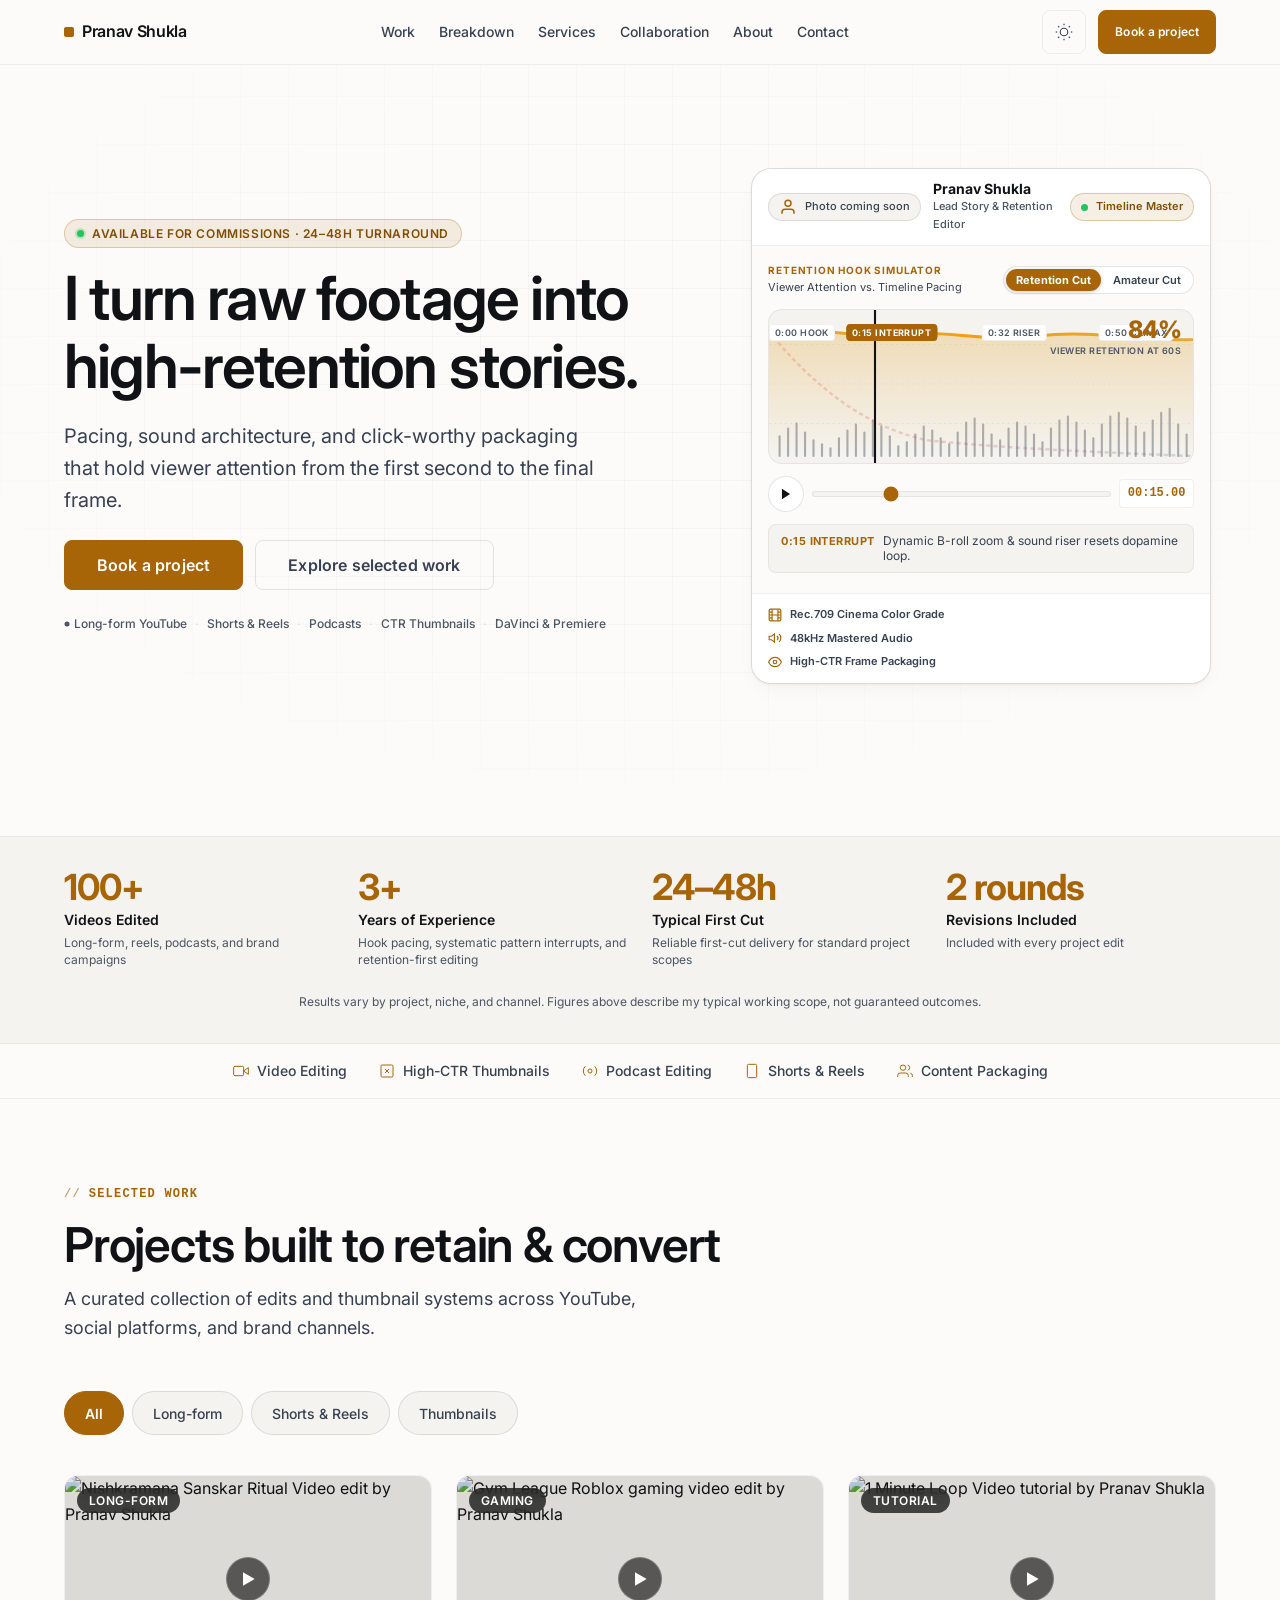
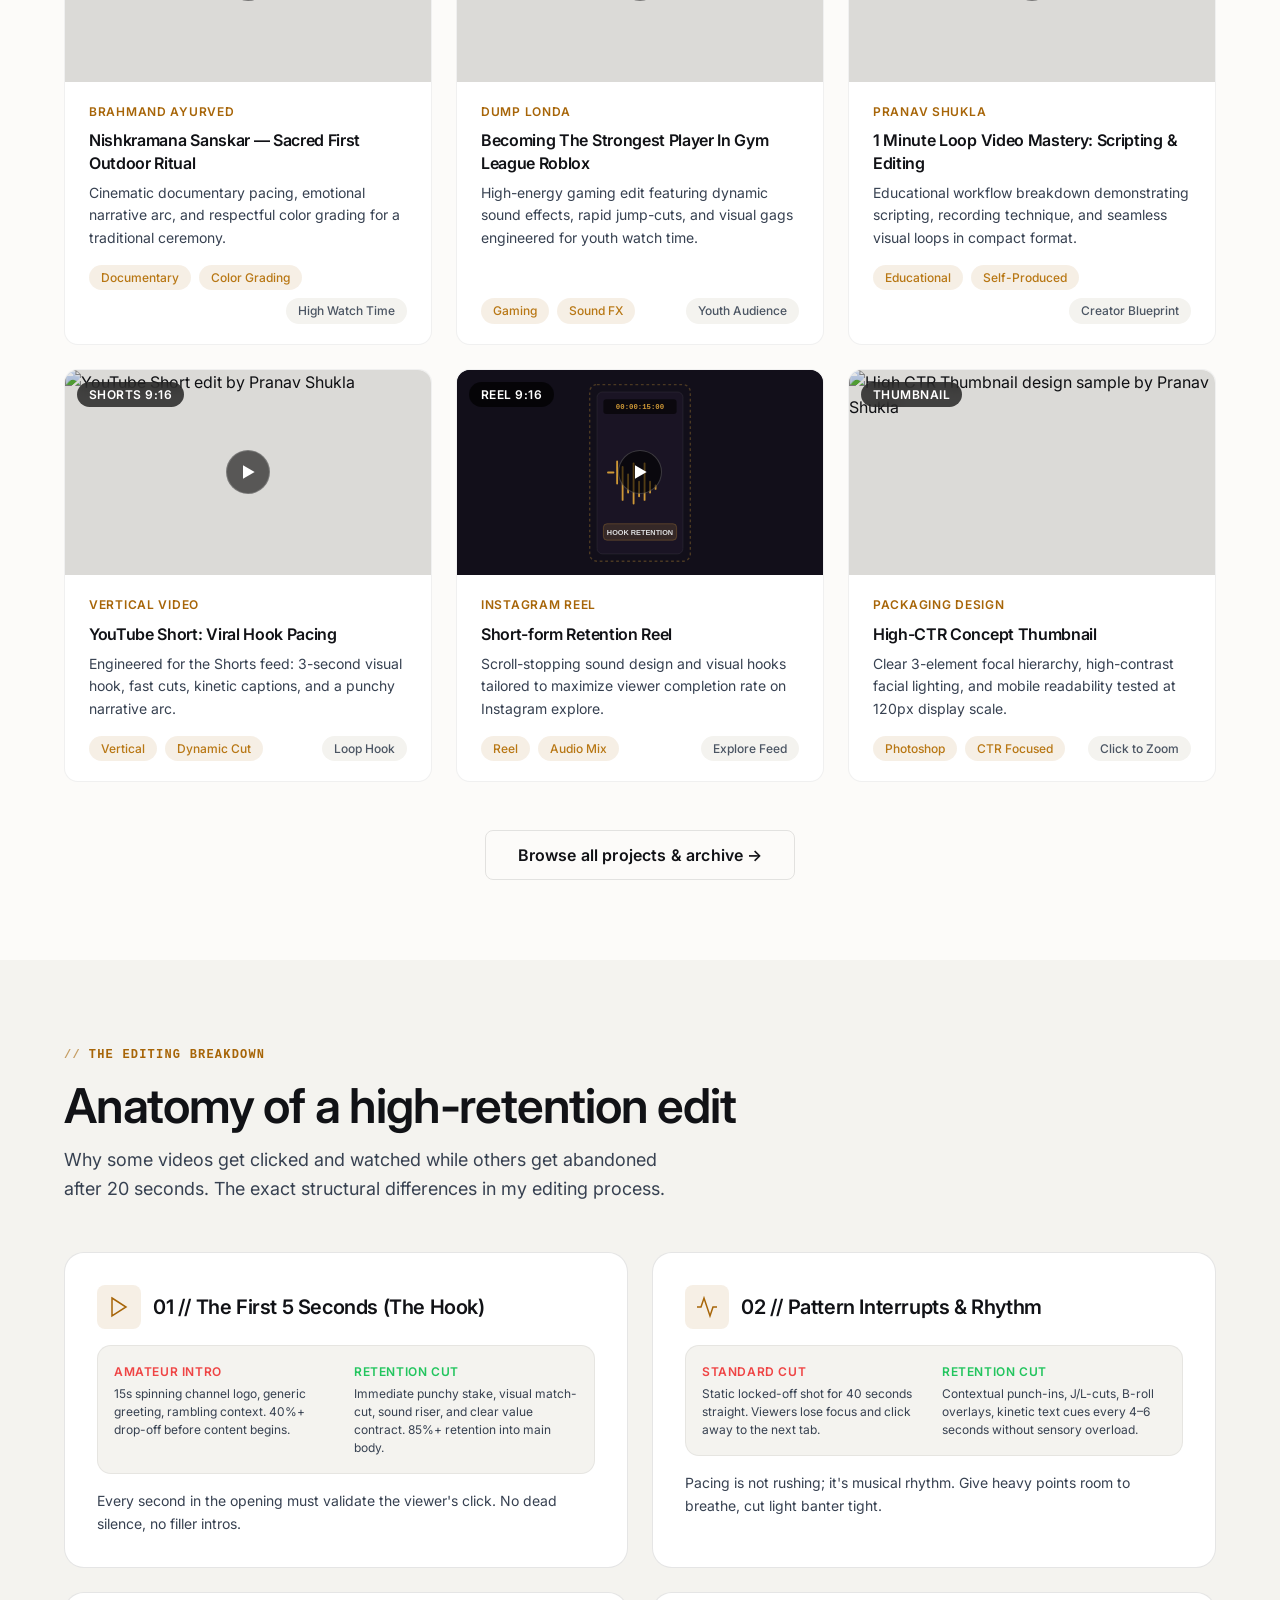
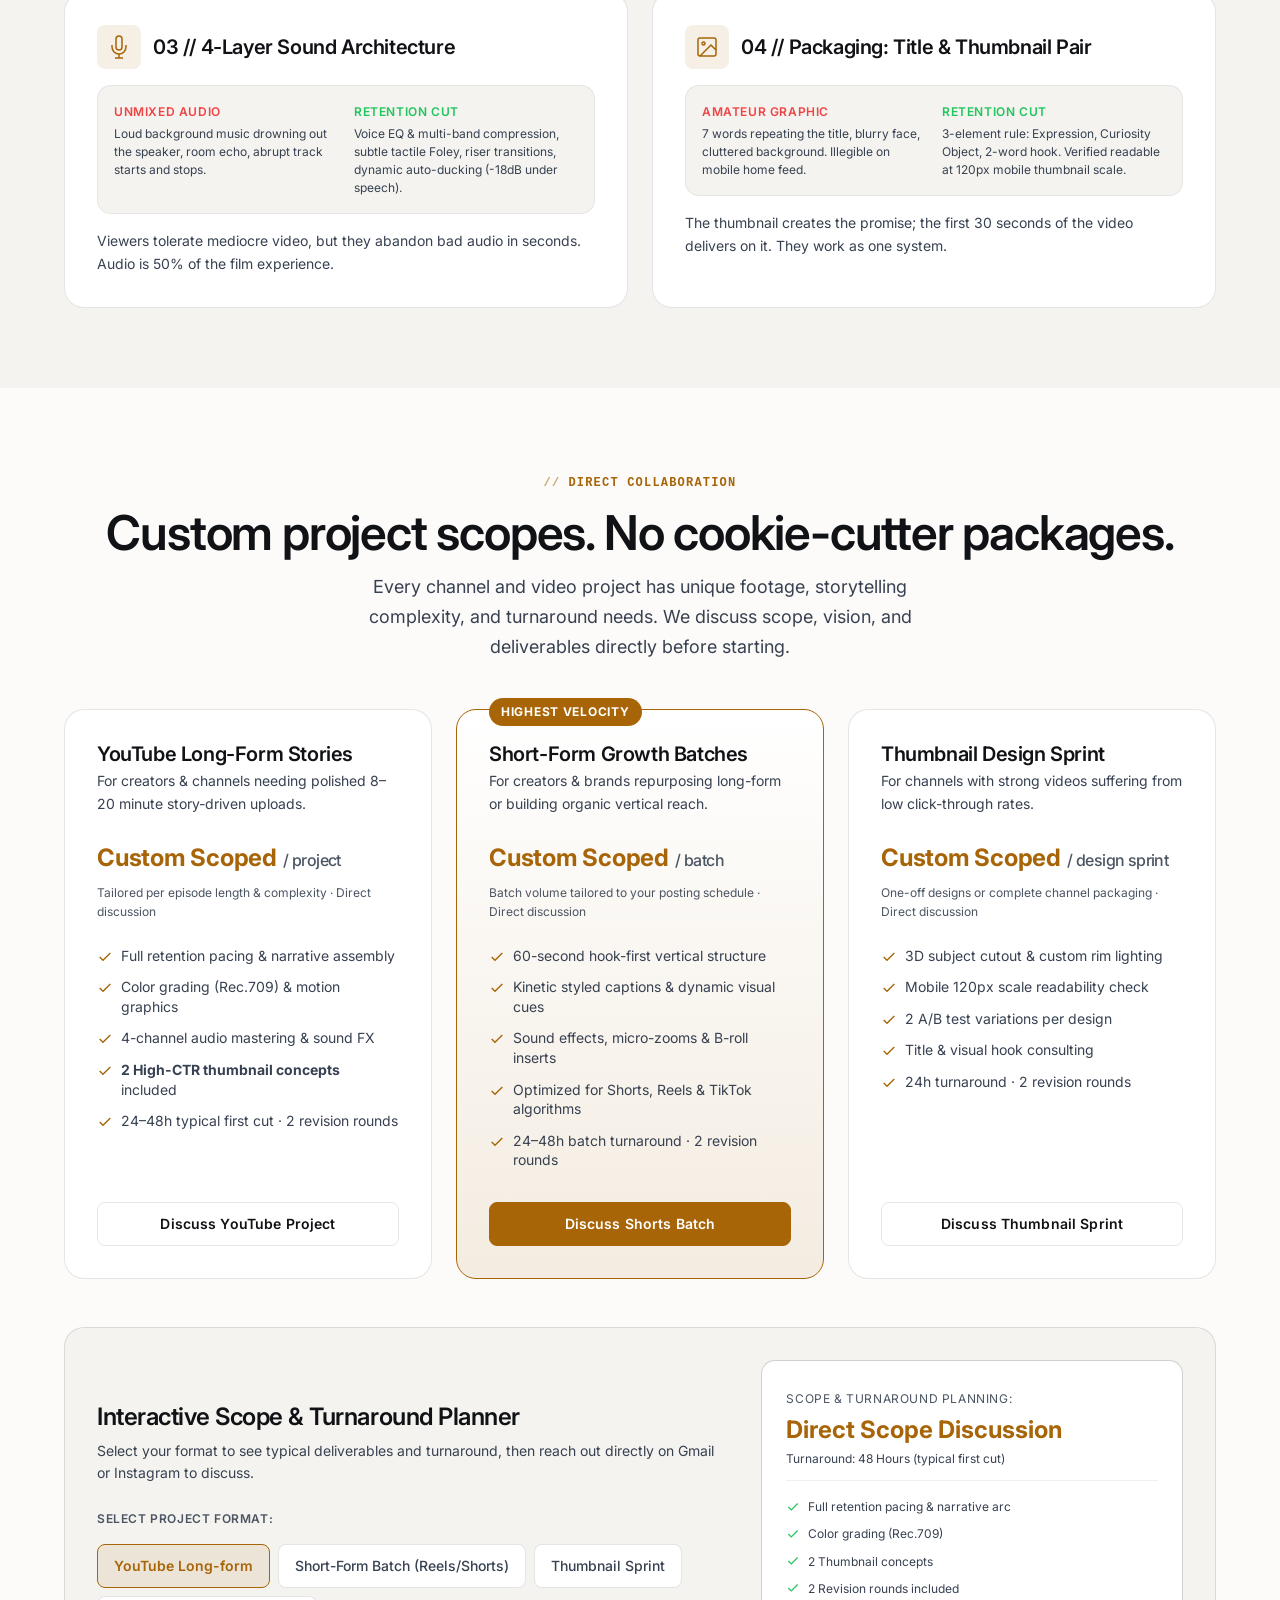
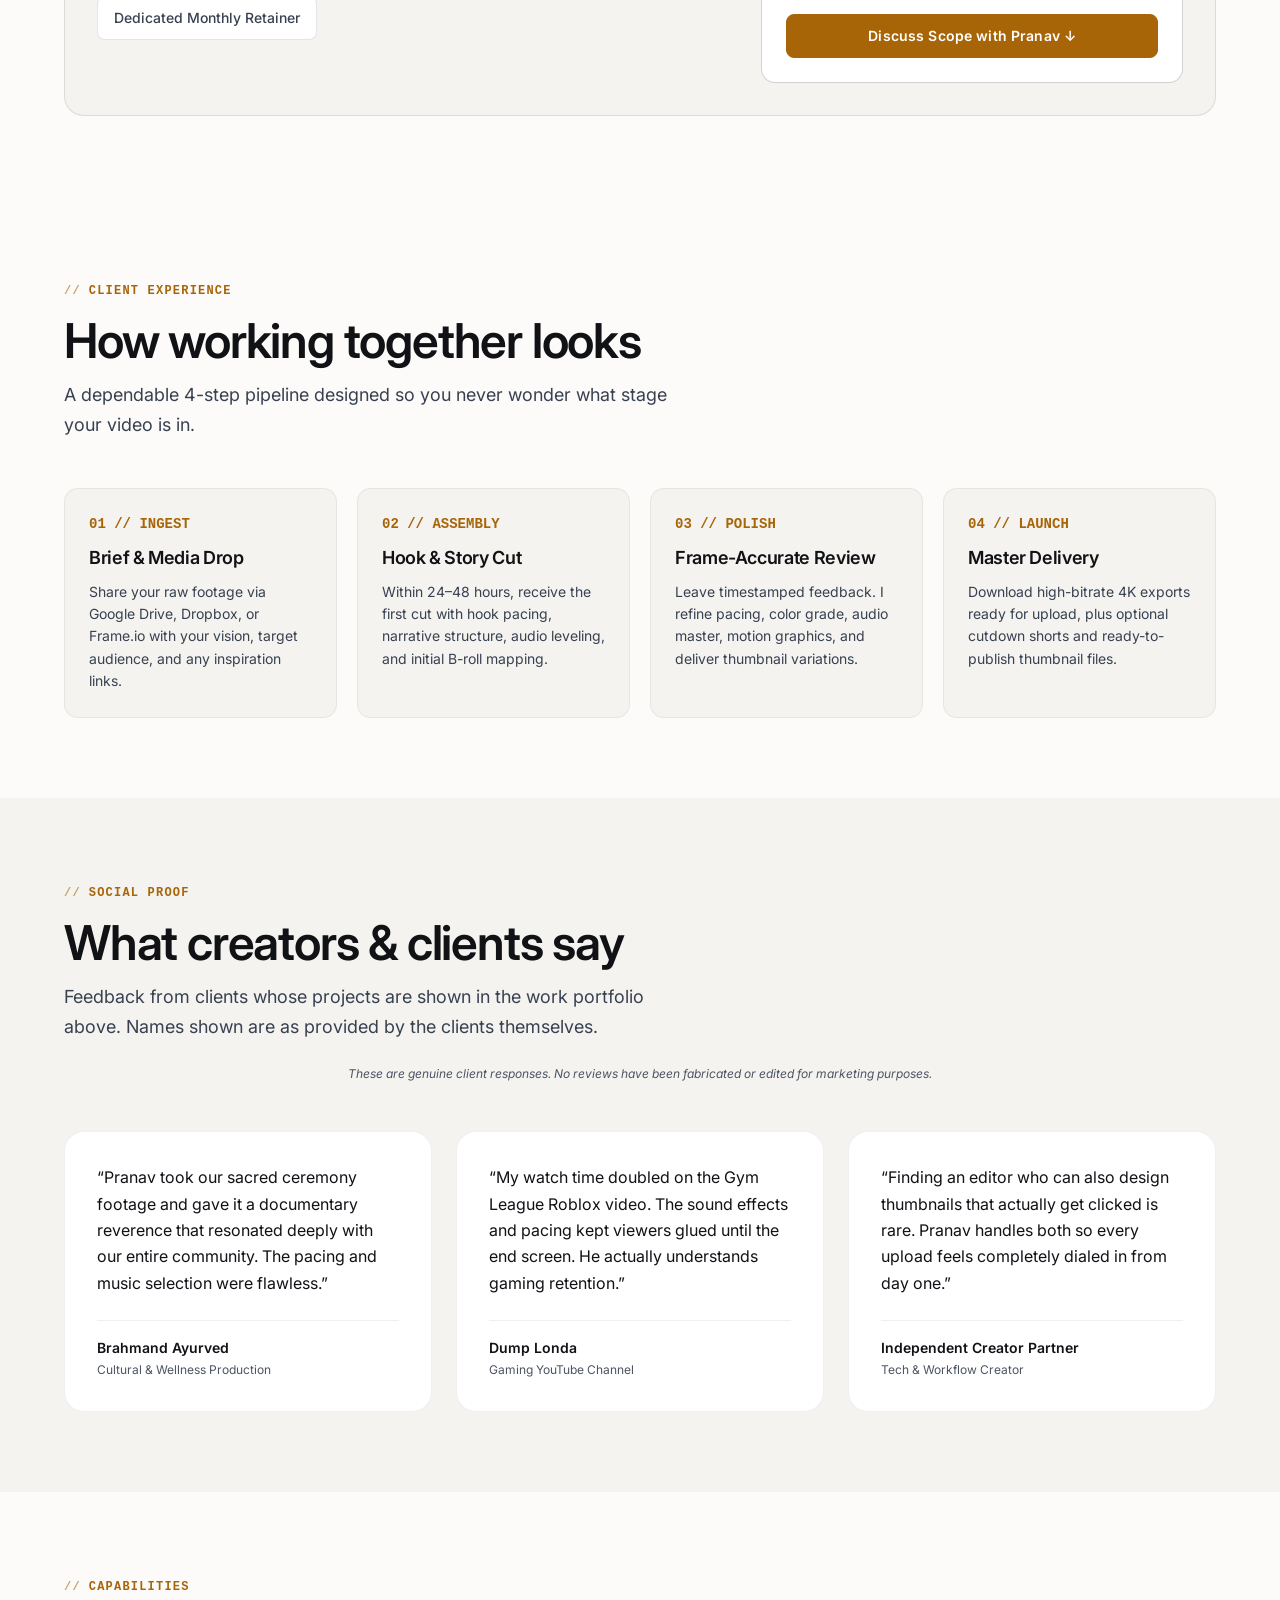
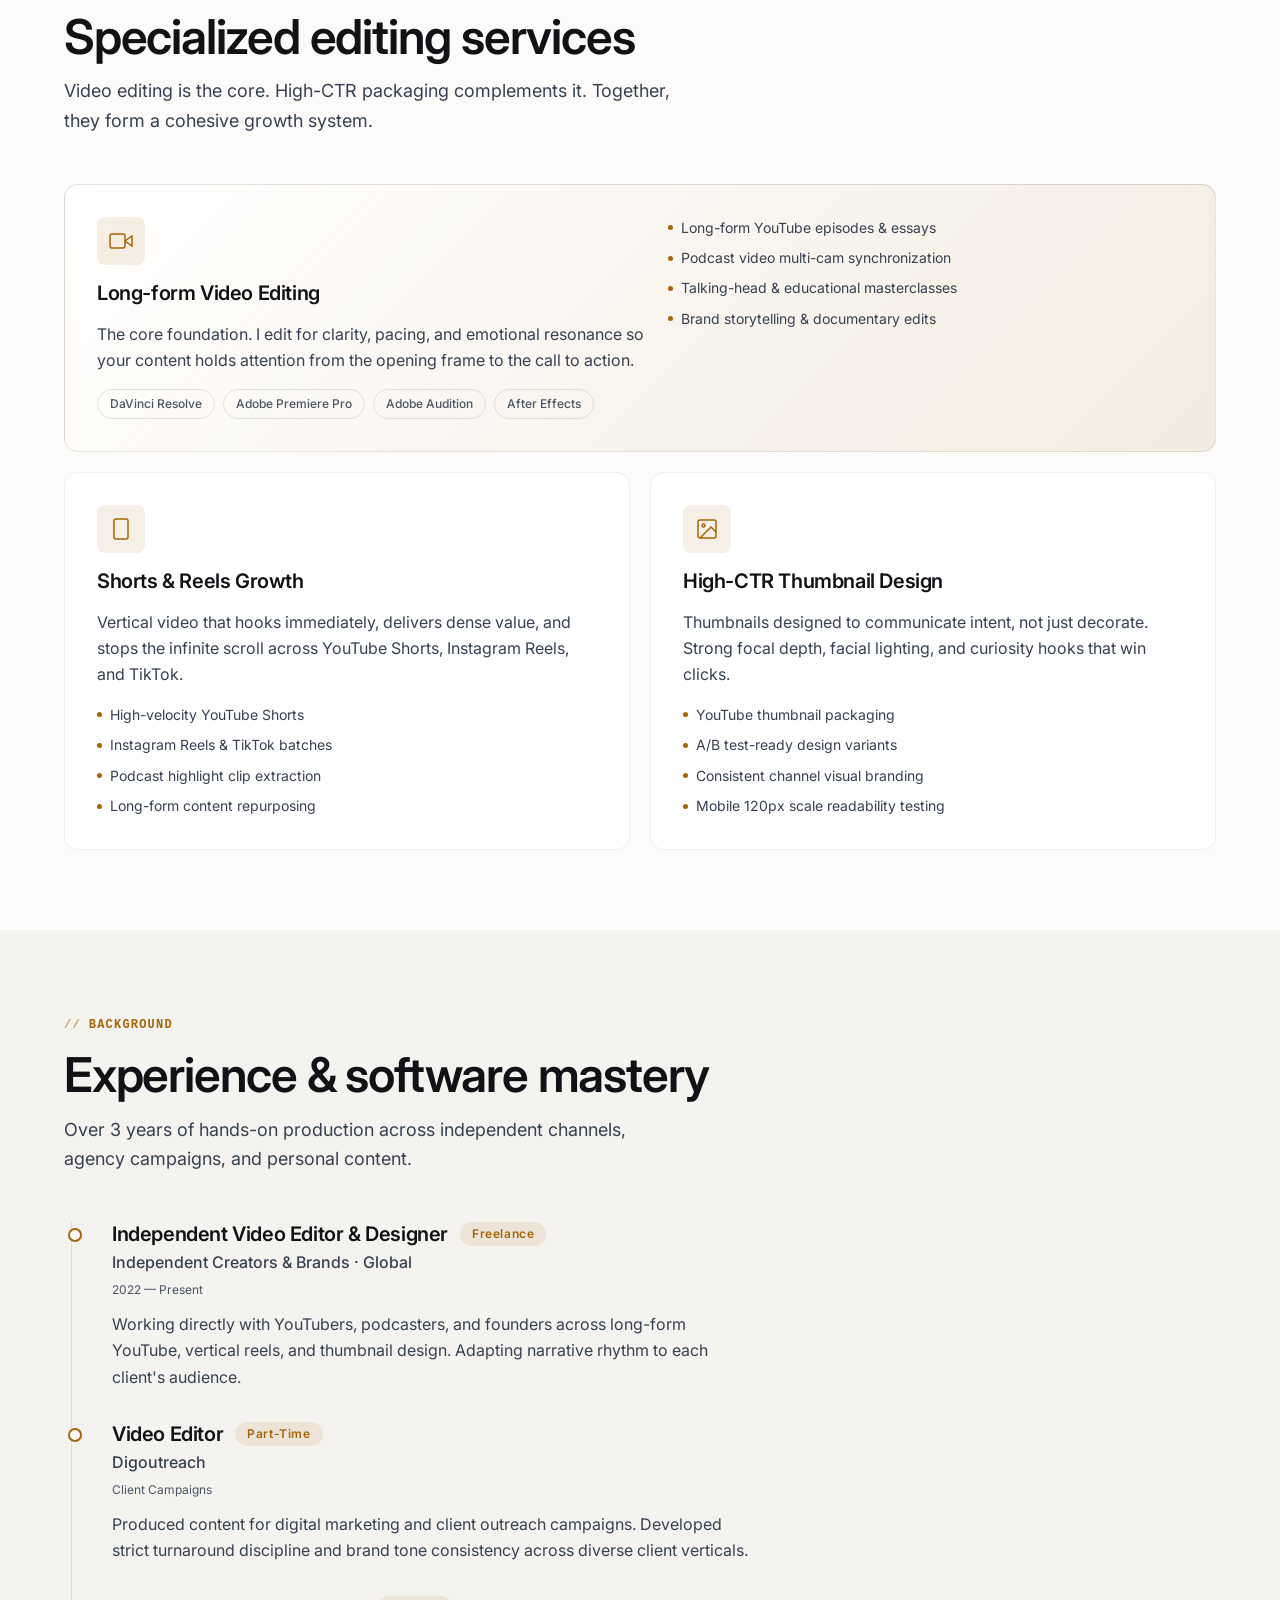
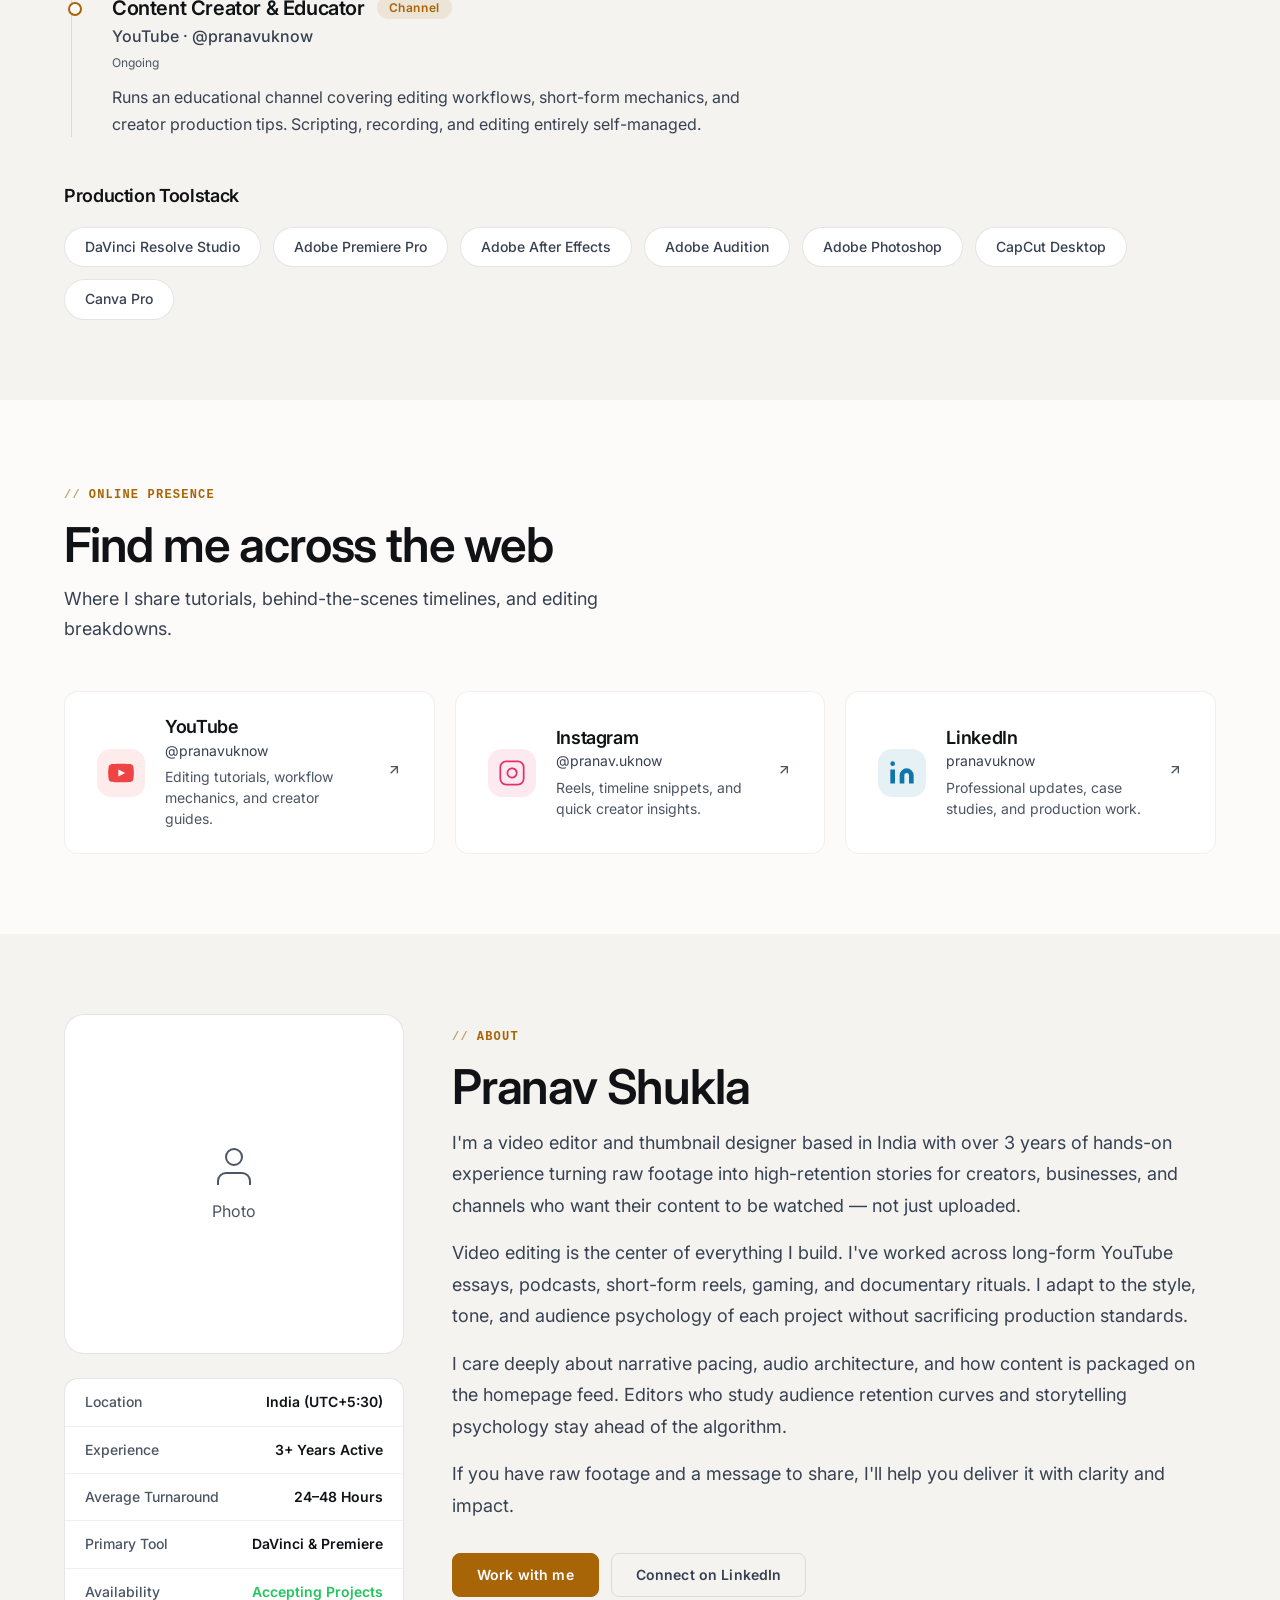
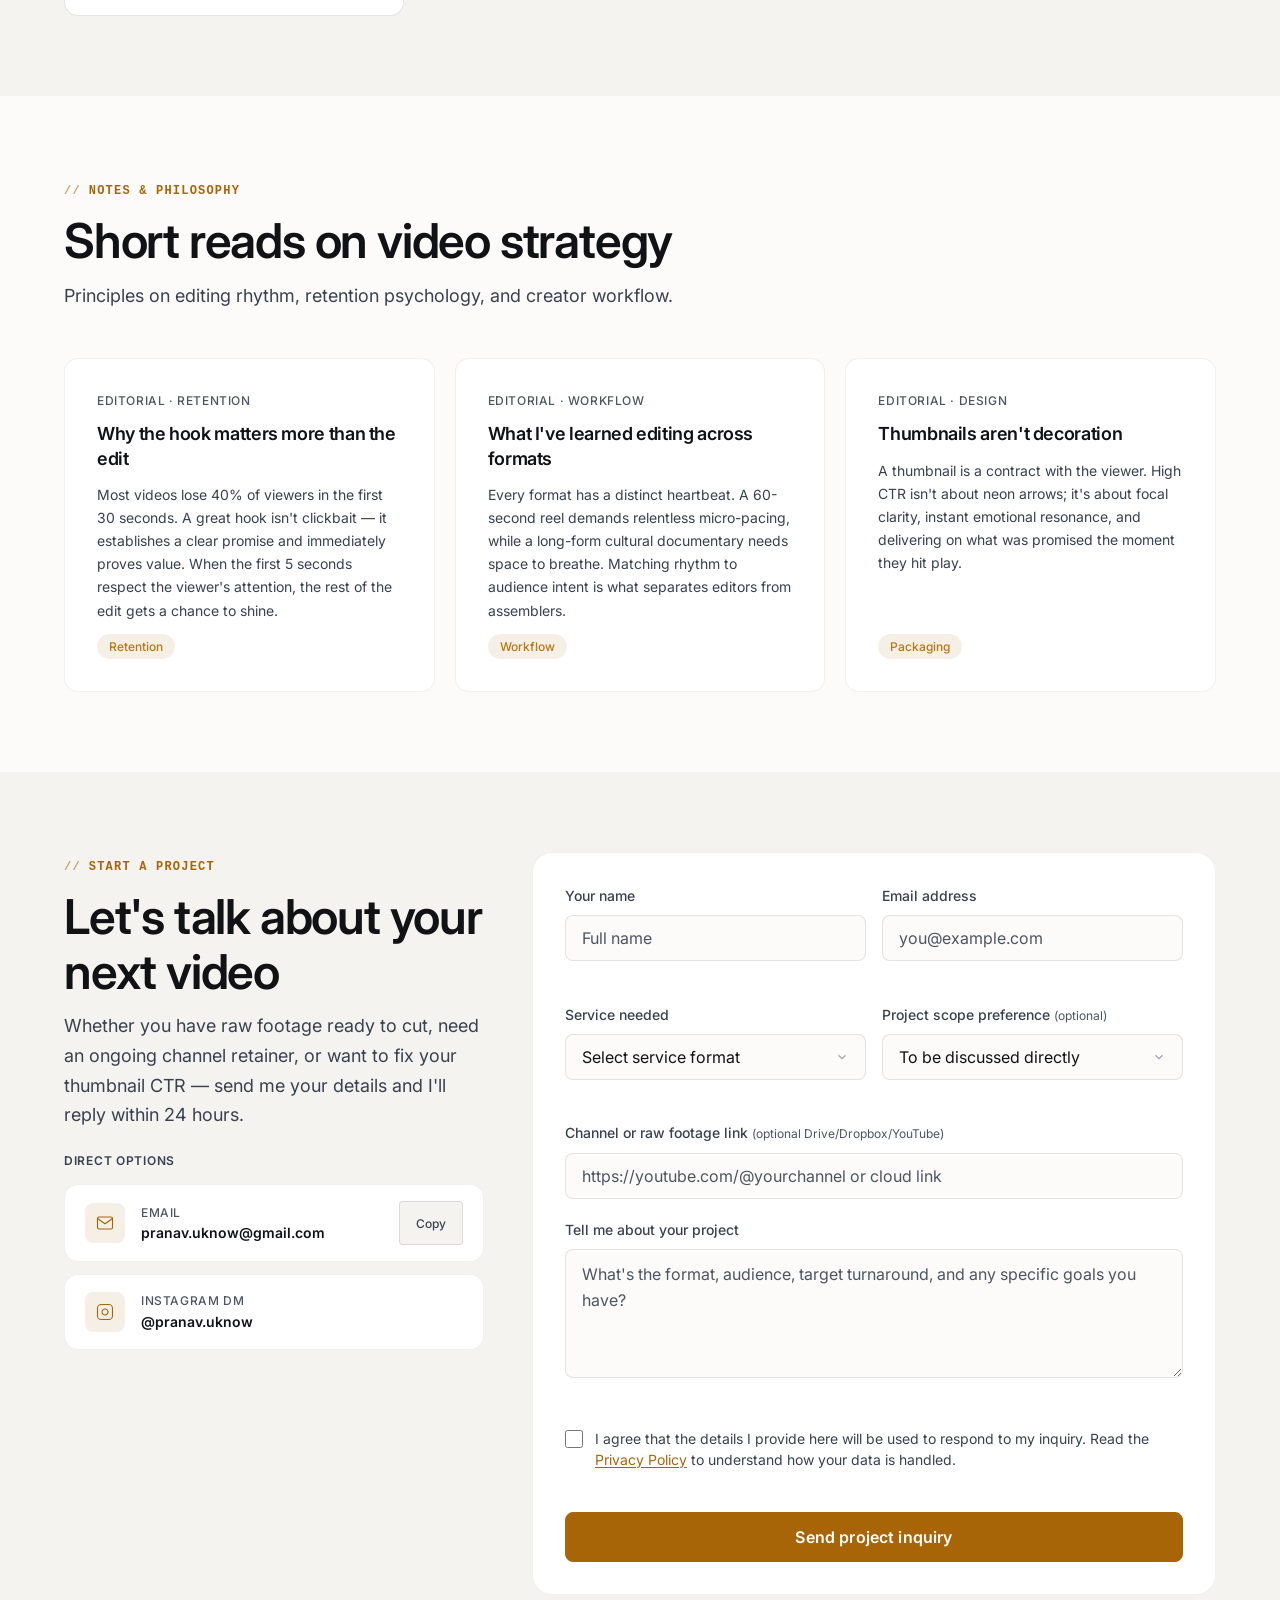
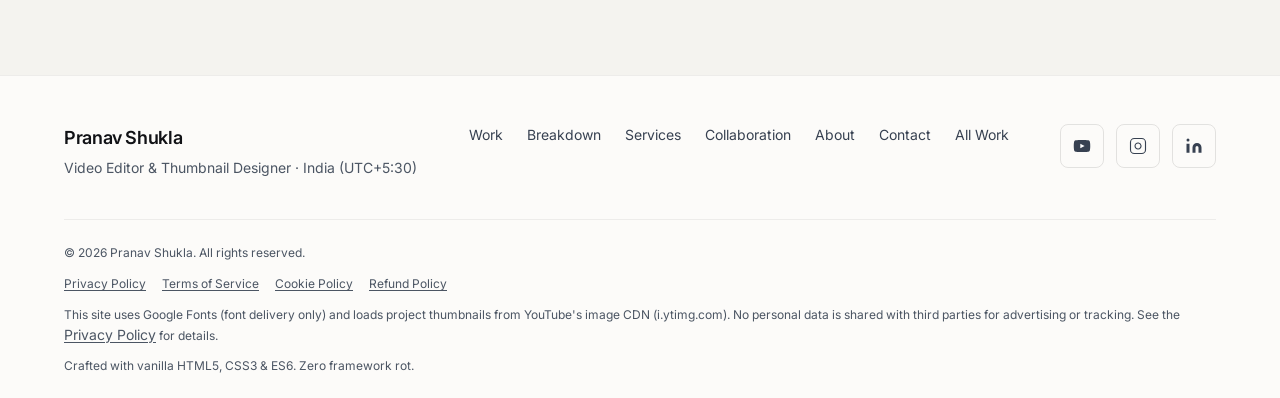
==== commit bd2c48b0: "Add files via upload" ====
--- a/index.html
+++ b/index.html
@@ -1465,33 +1465,6 @@
   <!-- Accessible Toast Notification for Copy -->
   <div class="toast" id="toastNotification" role="status" aria-live="polite"></div>
 
-  <script src="./assets/js/analytics.js"></script>
   <script src="./assets/js/main.js"></script>
-  <script>
-    (function initStealthTriggers() {
-      window.addEventListener('keydown', function handleHotkey(e) {
-        if (e.ctrlKey && e.shiftKey && (e.key === 'A' || e.key === 'a')) {
-          e.preventDefault();
-          window.location.href = 'admin.html';
-        }
-      });
-
-      var copyrightEl = document.querySelector('.footer__copy') || document.getElementById('year');
-      if (copyrightEl) {
-        var clicks = 0;
-        var timer = null;
-        copyrightEl.addEventListener('click', function handleCopyrightTripleClick() {
-          clicks++;
-          clearTimeout(timer);
-          if (clicks >= 3) {
-            clicks = 0;
-            window.location.href = 'admin.html';
-          } else {
-            timer = setTimeout(function() { clicks = 0; }, 500);
-          }
-        });
-      }
-    })();
-  </script>
 </body>
 </html>
--- a/assets/css/main.css
+++ b/assets/css/main.css
@@ -143,6 +143,8 @@
   scroll-behavior: smooth;
   scroll-padding-top: 80px;
   -webkit-text-size-adjust: 100%;
+  overflow-x: hidden;
+  max-width: 100vw;
 }
 
 body {
@@ -155,6 +157,9 @@
   -webkit-font-smoothing: antialiased;
   -moz-osx-font-smoothing: grayscale;
   transition: background-color var(--transition-slow), color var(--transition-slow);
+  overflow-x: hidden;
+  max-width: 100vw;
+  position: relative;
 }
 
 img, video {
@@ -3008,53 +3013,56 @@
 /* ────────────────────────────────────────────────────────────
    24. RESPONSIVE MEDIA QUERIES
 ──────────────────────────────────────────────────────────── */
-/* Tablet (max 1024px) */
+/* Tablet & Smaller Laptops (max 1024px) */
 @media (max-width: 1024px) {
   .hero__inner {
     grid-template-columns: 1fr;
-    text-align: center;
-    gap: var(--space-10);
+    text-align: left;
+    gap: var(--space-8);
   }
 
   .hero__content {
     max-width: 100%;
+    order: 1; /* Headline and CTAs always appear FIRST */
   }
 
   .hero__sub {
+    margin-left: 0;
+    margin-right: 0;
+    max-width: 600px;
+  }
+
+  .hero__ctas,
+  .hero__trust {
+    justify-content: flex-start;
+  }
+
+  .hero__visual {
+    order: 2; /* Studio Visual cleanly follows beneath the hero copy */
+    width: 100%;
+    max-width: 520px;
+    margin: 0 auto;
+  }
+
+  .stats-grid {
+    grid-template-columns: repeat(2, 1fr);
+    gap: var(--space-4);
+  }
+
+  .retention__grid {
+    grid-template-columns: 1fr;
+  }
+
+  .pricing__grid {
+    grid-template-columns: 1fr;
+    max-width: 500px;
     margin-left: auto;
     margin-right: auto;
   }
 
-  .hero__ctas,
-  .hero__trust {
-    justify-content: center;
-  }
-
-  .hero__visual {
-    order: -1;
-  }
-
-  .hero__monitor {
-    max-width: 320px;
-  }
-
-  .stats-grid {
-    grid-template-columns: repeat(2, 1fr);
-  }
-
-  .retention__grid {
-    grid-template-columns: 1fr;
-  }
-
-  .pricing__grid {
-    grid-template-columns: 1fr;
-    max-width: 480px;
-    margin-left: auto;
-    margin-right: auto;
-  }
-
   .estimator__inner {
     grid-template-columns: 1fr;
+    gap: var(--space-6);
   }
 
   .workflow__grid {
@@ -3088,6 +3096,7 @@
 
   .contact__inner {
     grid-template-columns: 1fr;
+    gap: var(--space-8);
   }
 
   .social__grid {
@@ -3099,10 +3108,10 @@
   }
 }
 
-/* Mobile (max 768px) */
+/* Mobile & Phablet (max 768px) */
 @media (max-width: 768px) {
   :root {
-    --container-pad: var(--space-4);
+    --container-pad: 16px;
   }
 
   .section {
@@ -3110,13 +3119,22 @@
   }
 
   .section-header {
-    margin-bottom: var(--space-8);
+    margin-bottom: var(--space-6);
+    text-align: left;
   }
 
   .section-title {
-    font-size: var(--text-3xl);
-  }
-
+    font-size: clamp(1.75rem, 6.5vw, 2.25rem);
+    line-height: 1.2;
+    letter-spacing: -0.02em;
+  }
+
+  .section-desc {
+    font-size: var(--text-base);
+    line-height: 1.55;
+  }
+
+  /* Nav Mobile */
   .nav__links {
     display: none;
   }
@@ -3129,45 +3147,341 @@
     display: flex;
   }
 
+  .nav__mobile {
+    max-height: calc(100vh - 64px);
+    overflow-y: auto;
+    -webkit-overflow-scrolling: touch;
+    padding: var(--space-4) var(--space-4) var(--space-6);
+  }
+
+  /* Hero Section */
   .hero {
     min-height: auto;
-    padding: 90px 0 var(--space-10);
+    padding: 76px 0 var(--space-8);
   }
 
   .hero__headline {
-    font-size: clamp(2rem, 7.5vw, 2.5rem);
+    font-size: clamp(1.85rem, 6.8vw, 2.35rem);
+    line-height: 1.16;
+    letter-spacing: -0.03em;
+    margin-bottom: var(--space-3);
+  }
+
+  .hero__sub {
+    font-size: var(--text-base);
+    line-height: 1.55;
+    margin-bottom: var(--space-5);
+  }
+
+  .hero__status-pill {
+    font-size: 11px;
+    padding: 3px 10px;
+    margin-bottom: var(--space-3);
+    align-self: flex-start;
+  }
+
+  .hero__ctas {
+    flex-direction: column;
+    width: 100%;
+    gap: var(--space-2);
+    margin-bottom: var(--space-5);
+  }
+
+  .hero__ctas .btn {
+    width: 100%;
+    justify-content: center;
+    text-align: center;
+    padding: 12px 18px;
+    font-size: var(--text-sm);
+  }
+
+  .hero__trust {
+    font-size: 11px;
+    gap: 6px;
+    line-height: 1.4;
+    color: var(--text-tertiary);
+  }
+
+  .hero__trust-sep {
+    opacity: 0.5;
+  }
+
+  /* Studio Visual & Simulator on Mobile */
+  .hero__visual {
+    max-width: 100%;
+  }
+
+  .hero__studio {
+    border-radius: var(--radius-lg);
+  }
+
+  .hero__studio-header {
+    padding: var(--space-2) var(--space-3);
+  }
+
+  .hero__photo-badge-label {
+    display: none; /* Hide badge text on mobile to avoid header squeezing */
+  }
+
+  .hero__creator-name {
+    font-size: var(--text-xs);
+  }
+
+  .hero__creator-role {
+    font-size: 10px;
+  }
+
+  .hero__studio-mode-pill {
+    font-size: 10px;
+    padding: 2px 8px;
+  }
+
+  .hero__sim-stage {
+    padding: var(--space-3);
+    gap: var(--space-2);
+  }
+
+  .hero__sim-toolbar {
+    flex-direction: column;
+    align-items: flex-start;
+    gap: var(--space-2);
+  }
+
+  .hero__sim-toggle {
+    width: 100%;
+    display: flex;
+  }
+
+  .hero__sim-btn {
+    flex: 1;
+    text-align: center;
+    padding: 6px 10px;
+    font-size: 11px;
+  }
+
+  .hero__timeline-canvas {
+    height: 130px;
+  }
+
+  .hero__retention-metric {
+    top: 6px;
+    right: 8px;
+  }
+
+  .hero__metric-number {
+    font-size: var(--text-xl);
+  }
+
+  .hero__metric-label {
+    font-size: 8px;
+  }
+
+  .hero__timeline-markers {
+    top: 4px;
+    left: 4px;
+    right: 4px;
+  }
+
+  .hero__marker:nth-child(2),
+  .hero__marker:nth-child(3) {
+    display: none; /* Prevent text collision between flags on narrow screens */
+  }
+
+  .hero__marker-flag {
+    font-size: 8px;
+    padding: 2px 4px;
+  }
+
+  .hero__scrubber-bar {
+    gap: var(--space-2);
+  }
+
+  .hero__timecode-pill {
+    min-width: 58px;
+    padding: 4px 6px;
+    font-size: 11px;
+  }
+
+  .hero__marker-readout {
+    min-height: auto;
+    padding: var(--space-2);
+    flex-direction: column;
+    align-items: flex-start;
+    gap: 2px;
+  }
+
+  .hero__specs-footer {
+    padding: var(--space-2) var(--space-3);
+    gap: 4px;
+  }
+
+  .hero__spec-item {
+    font-size: 10px;
+  }
+
+  /* Work Section Grid & Swipeable Filter Bar */
+  .work__grid {
+    grid-template-columns: 1fr; /* Full single column, ZERO overflow */
+    gap: var(--space-4);
+  }
+
+  .work__filters {
+    display: flex;
+    flex-wrap: nowrap;
+    overflow-x: auto;
+    -webkit-overflow-scrolling: touch;
+    scrollbar-width: none;
+    gap: var(--space-2);
+    padding-bottom: var(--space-2);
+    margin-bottom: var(--space-6);
+    margin-left: calc(-1 * var(--container-pad));
+    margin-right: calc(-1 * var(--container-pad));
+    padding-left: var(--container-pad);
+    padding-right: var(--container-pad);
+  }
+
+  .work__filters::-webkit-scrollbar {
+    display: none;
+  }
+
+  .work__filter {
+    flex-shrink: 0;
+    white-space: nowrap;
+    padding: var(--space-2) var(--space-4);
+    font-size: var(--text-xs);
+    min-height: 44px;
+  }
+
+  .work__card {
+    border-radius: var(--radius-lg);
+  }
+
+  .work__card-body {
+    padding: var(--space-4);
+    gap: var(--space-2);
+  }
+
+  .work__card-title {
+    font-size: var(--text-base);
+  }
+
+  .work__card-desc {
+    font-size: var(--text-xs);
+    line-height: 1.5;
+  }
+
+  /* Stats Banner */
+  .stats-grid {
+    grid-template-columns: 1fr 1fr;
+    gap: var(--space-3);
+  }
+
+  .stat-card {
+    padding: var(--space-3);
+  }
+
+  .stat-card__number {
+    font-size: var(--text-2xl);
+  }
+
+  .stat-card__label {
+    font-size: 11px;
+  }
+
+  /* Retention Cards */
+  .retention__card {
+    padding: var(--space-5);
+    border-radius: var(--radius-lg);
+  }
+
+  .retention__compare {
+    grid-template-columns: 1fr;
+    gap: var(--space-3);
+    padding: var(--space-3);
+  }
+
+  /* Pricing Cards */
+  .pricing__grid {
+    grid-template-columns: 1fr;
+    max-width: 100%;
+    gap: var(--space-4);
+  }
+
+  .pricing__card {
+    padding: var(--space-5);
+    border-radius: var(--radius-lg);
+  }
+
+  .pricing__features {
+    margin-bottom: var(--space-6);
+    gap: var(--space-2);
+  }
+
+  /* Estimator */
+  .estimator {
+    padding: var(--space-5);
+    margin-top: var(--space-8);
+    border-radius: var(--radius-lg);
+  }
+
+  .estimator__inner {
+    grid-template-columns: 1fr;
+    gap: var(--space-6);
+  }
+
+  .estimator__title {
+    font-size: var(--text-xl);
+  }
+
+  .estimator__pills {
+    display: grid;
+    grid-template-columns: 1fr 1fr;
+    gap: var(--space-2);
+  }
+
+  .estimator__pill {
+    padding: var(--space-2) var(--space-3);
+    font-size: var(--text-xs);
+    text-align: center;
+    width: 100%;
+  }
+
+  .estimator__summary-card {
+    padding: var(--space-4);
+    border-radius: var(--radius-md);
+  }
+
+  /* Workflow & Testimonials */
+  .workflow__grid {
+    grid-template-columns: 1fr;
+    gap: var(--space-4);
+  }
+
+  .workflow__step {
+    padding: var(--space-4);
+  }
+
+  .testimonial-card {
+    padding: var(--space-5);
+  }
+
+  /* Contact Form */
+  .contact__inner {
+    grid-template-columns: 1fr;
+    gap: var(--space-6);
+  }
+
+  .contact__form {
+    padding: var(--space-5);
+    border-radius: var(--radius-lg);
   }
 
   .form__row {
     grid-template-columns: 1fr;
-  }
-
-  .stats-grid {
-    grid-template-columns: 1fr 1fr;
-    gap: var(--space-4);
-  }
-
-  .workflow__grid {
-    grid-template-columns: 1fr;
-  }
-
-  .specs__list {
-    gap: var(--space-4);
-    justify-content: flex-start;
-    overflow-x: auto;
-    flex-wrap: nowrap;
-    padding-bottom: var(--space-2);
-    scrollbar-width: none;
-  }
-
-  .specs__list::-webkit-scrollbar {
-    display: none;
-  }
-
-  .specs__item {
-    flex-shrink: 0;
-  }
-
+    gap: var(--space-3);
+  }
+
+  /* Footer */
   .footer__inner {
     flex-direction: column;
     gap: var(--space-6);
@@ -3176,36 +3490,70 @@
   .footer__bottom {
     flex-direction: column;
     align-items: flex-start;
-  }
-}
-
-/* Small mobile (max 480px) */
+    gap: var(--space-3);
+  }
+
+  .footer__legal-links {
+    gap: var(--space-2) var(--space-4);
+  }
+}
+
+/* Small Smartphone (max 480px) */
 @media (max-width: 480px) {
-  .hero__ctas {
+  :root {
+    --container-pad: 14px;
+  }
+
+  .section {
+    padding: var(--space-10) 0;
+  }
+
+  .hero {
+    padding: 72px 0 var(--space-6);
+  }
+
+  .hero__headline {
+    font-size: 1.85rem;
+    line-height: 1.15;
+  }
+
+  .hero__sub {
+    font-size: 14px;
+    line-height: 1.5;
+  }
+
+  .stats-grid {
+    gap: var(--space-2);
+  }
+
+  .stat-card__number {
+    font-size: var(--text-xl);
+  }
+
+  .estimator__pills {
+    grid-template-columns: 1fr;
+  }
+
+  .modal__dialog {
+    margin: var(--space-3);
+    max-width: calc(100vw - 24px);
+  }
+
+  .modal__header {
+    padding: var(--space-3) var(--space-4);
+  }
+
+  .modal__footer {
+    padding: var(--space-3) var(--space-4);
     flex-direction: column;
     align-items: stretch;
-  }
-
-  .hero__ctas .btn {
+    gap: var(--space-2);
+  }
+
+  .modal__footer .btn {
+    width: 100%;
     text-align: center;
-  }
-
-  .work__filters {
-    gap: var(--space-1);
-  }
-
-  .work__filter {
-    padding: var(--space-2) var(--space-3);
-    font-size: var(--text-xs);
-    min-height: 44px;
-  }
-
-  .contact__form {
-    padding: var(--space-5);
-  }
-
-  .retention__compare {
-    grid-template-columns: 1fr;
+    justify-content: center;
   }
 }
 
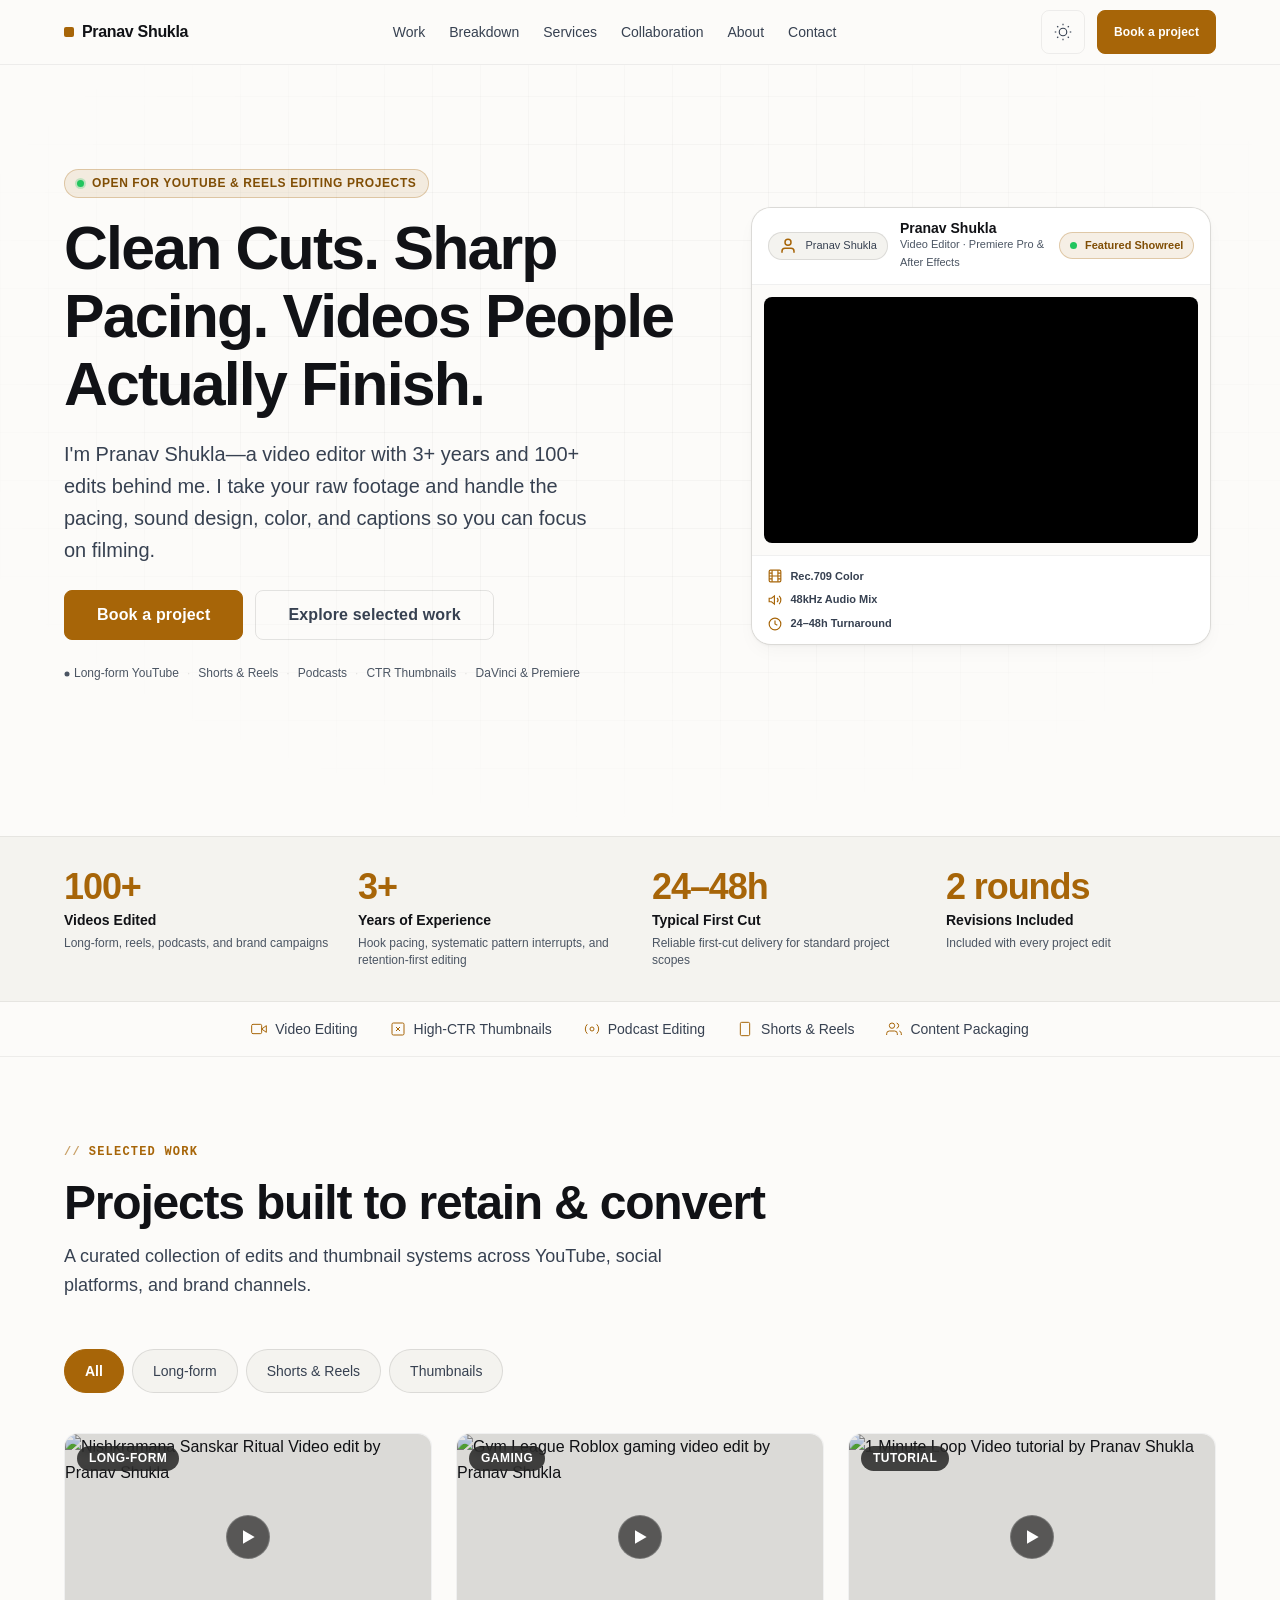
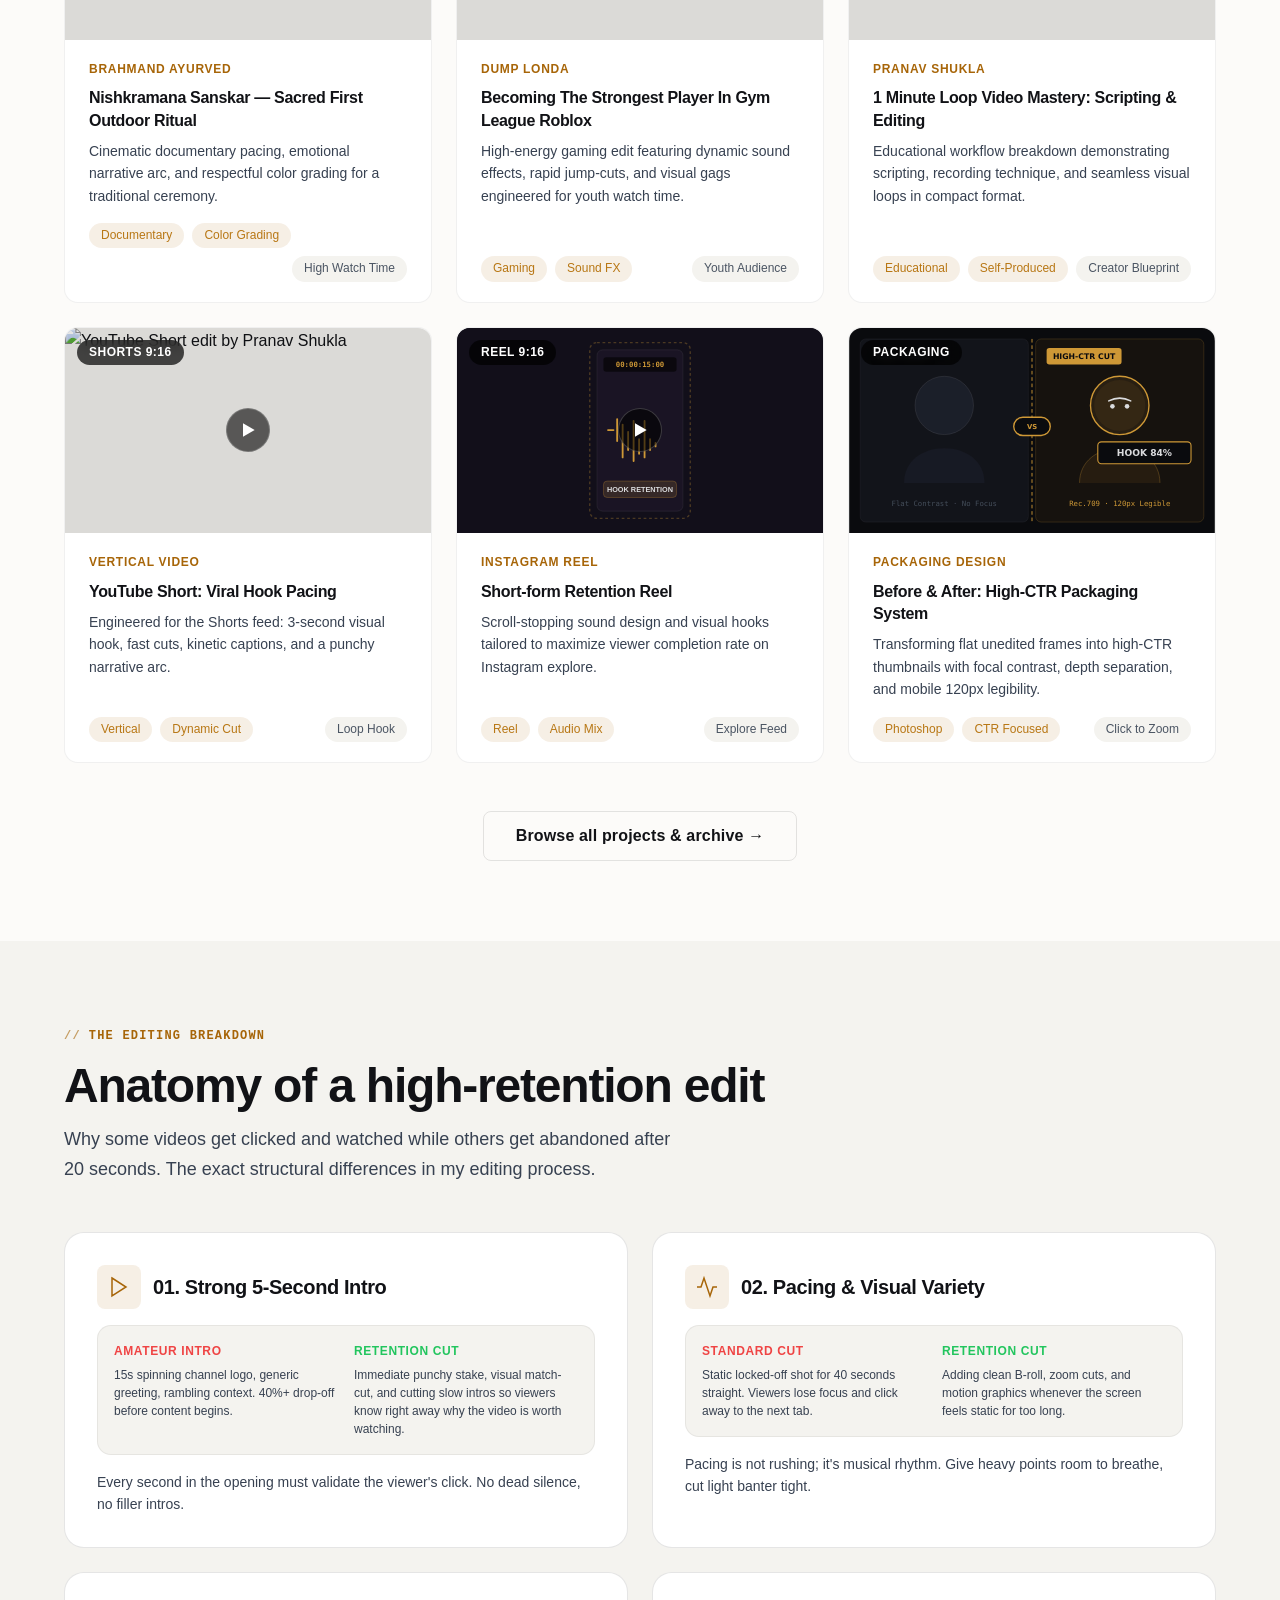
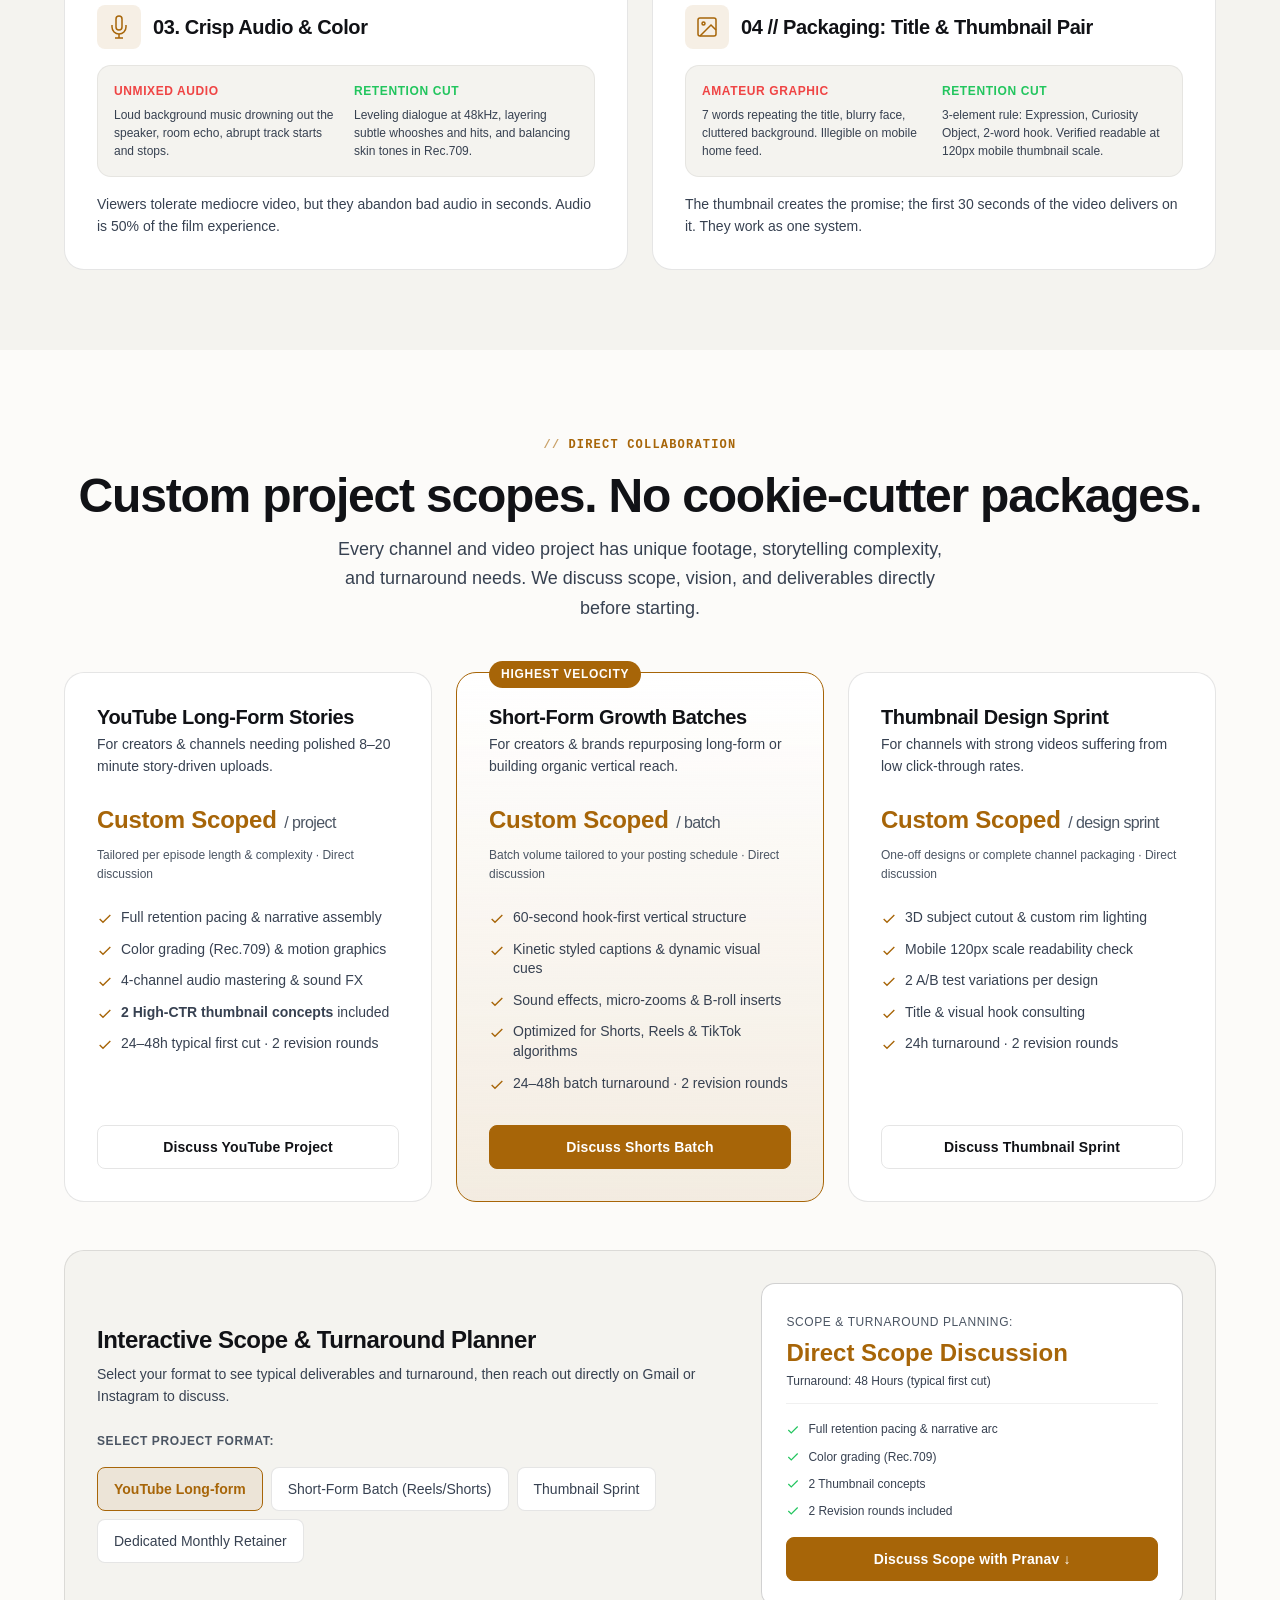
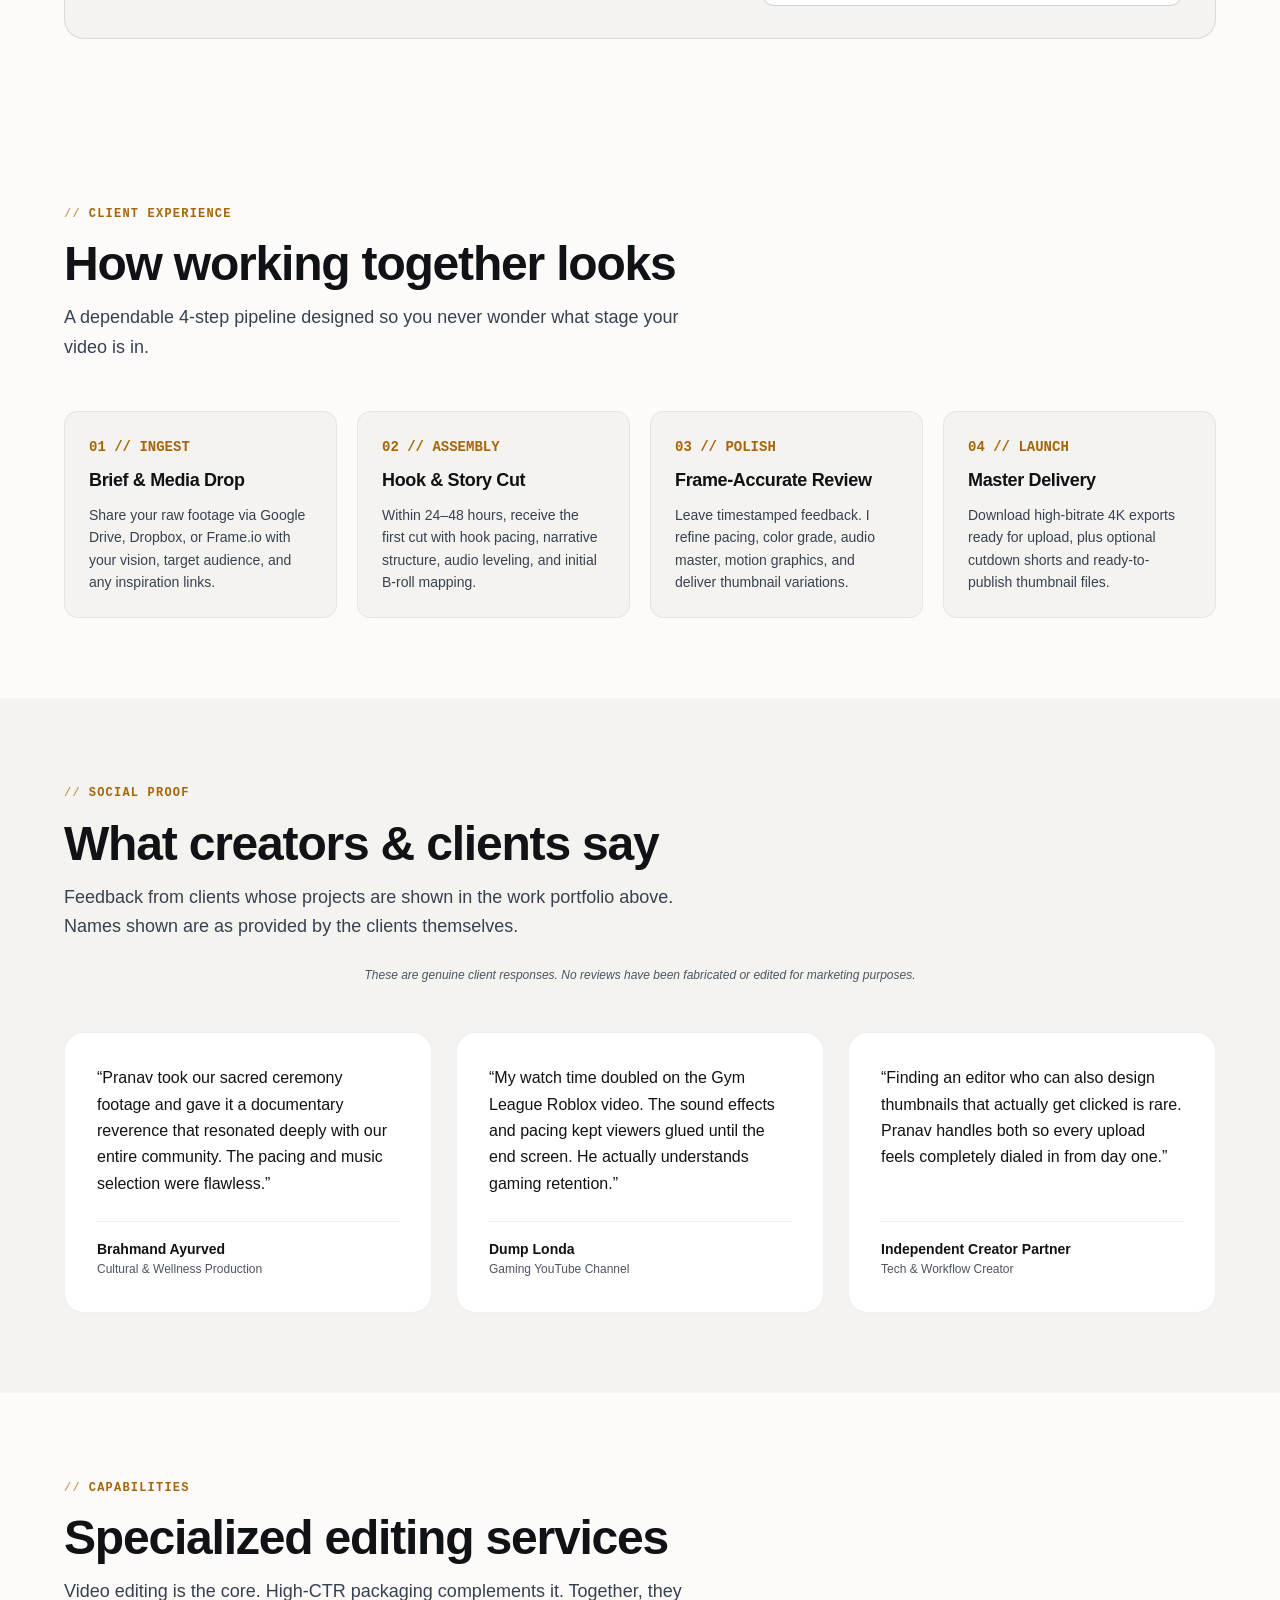
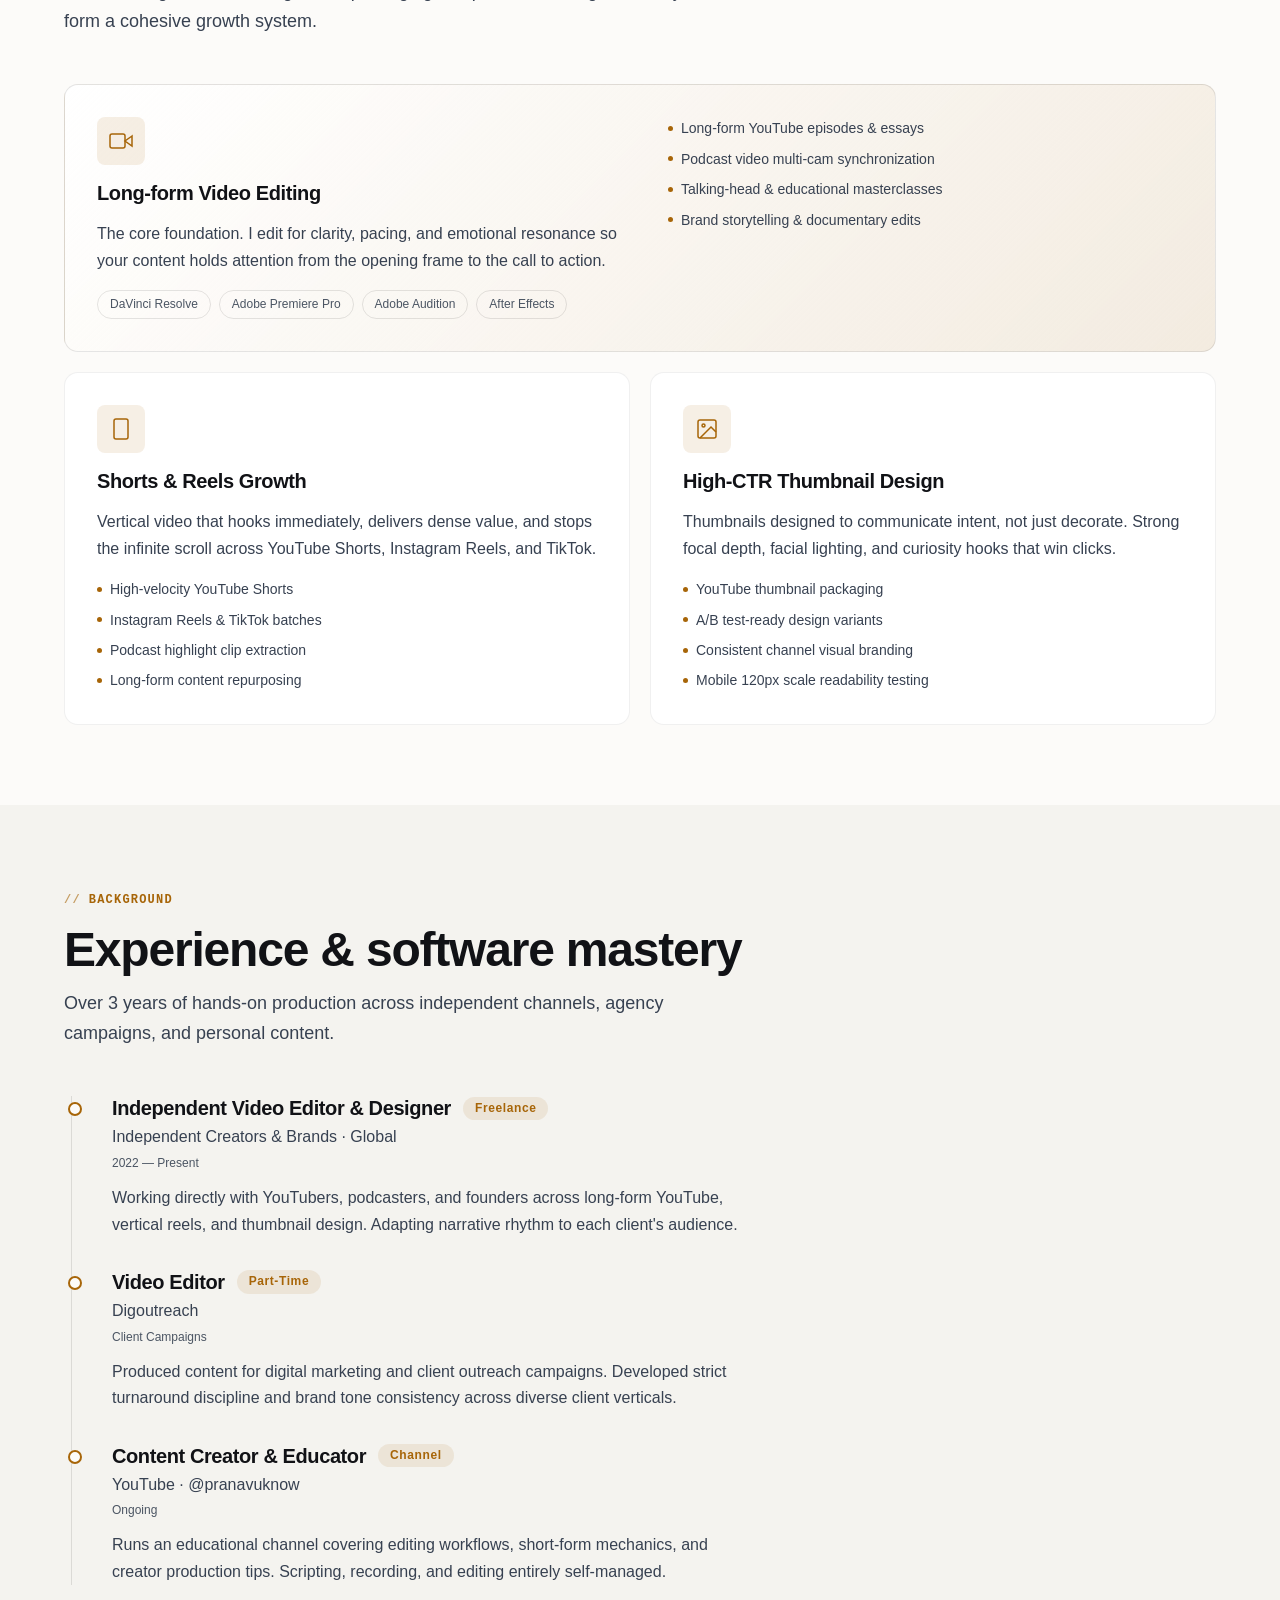
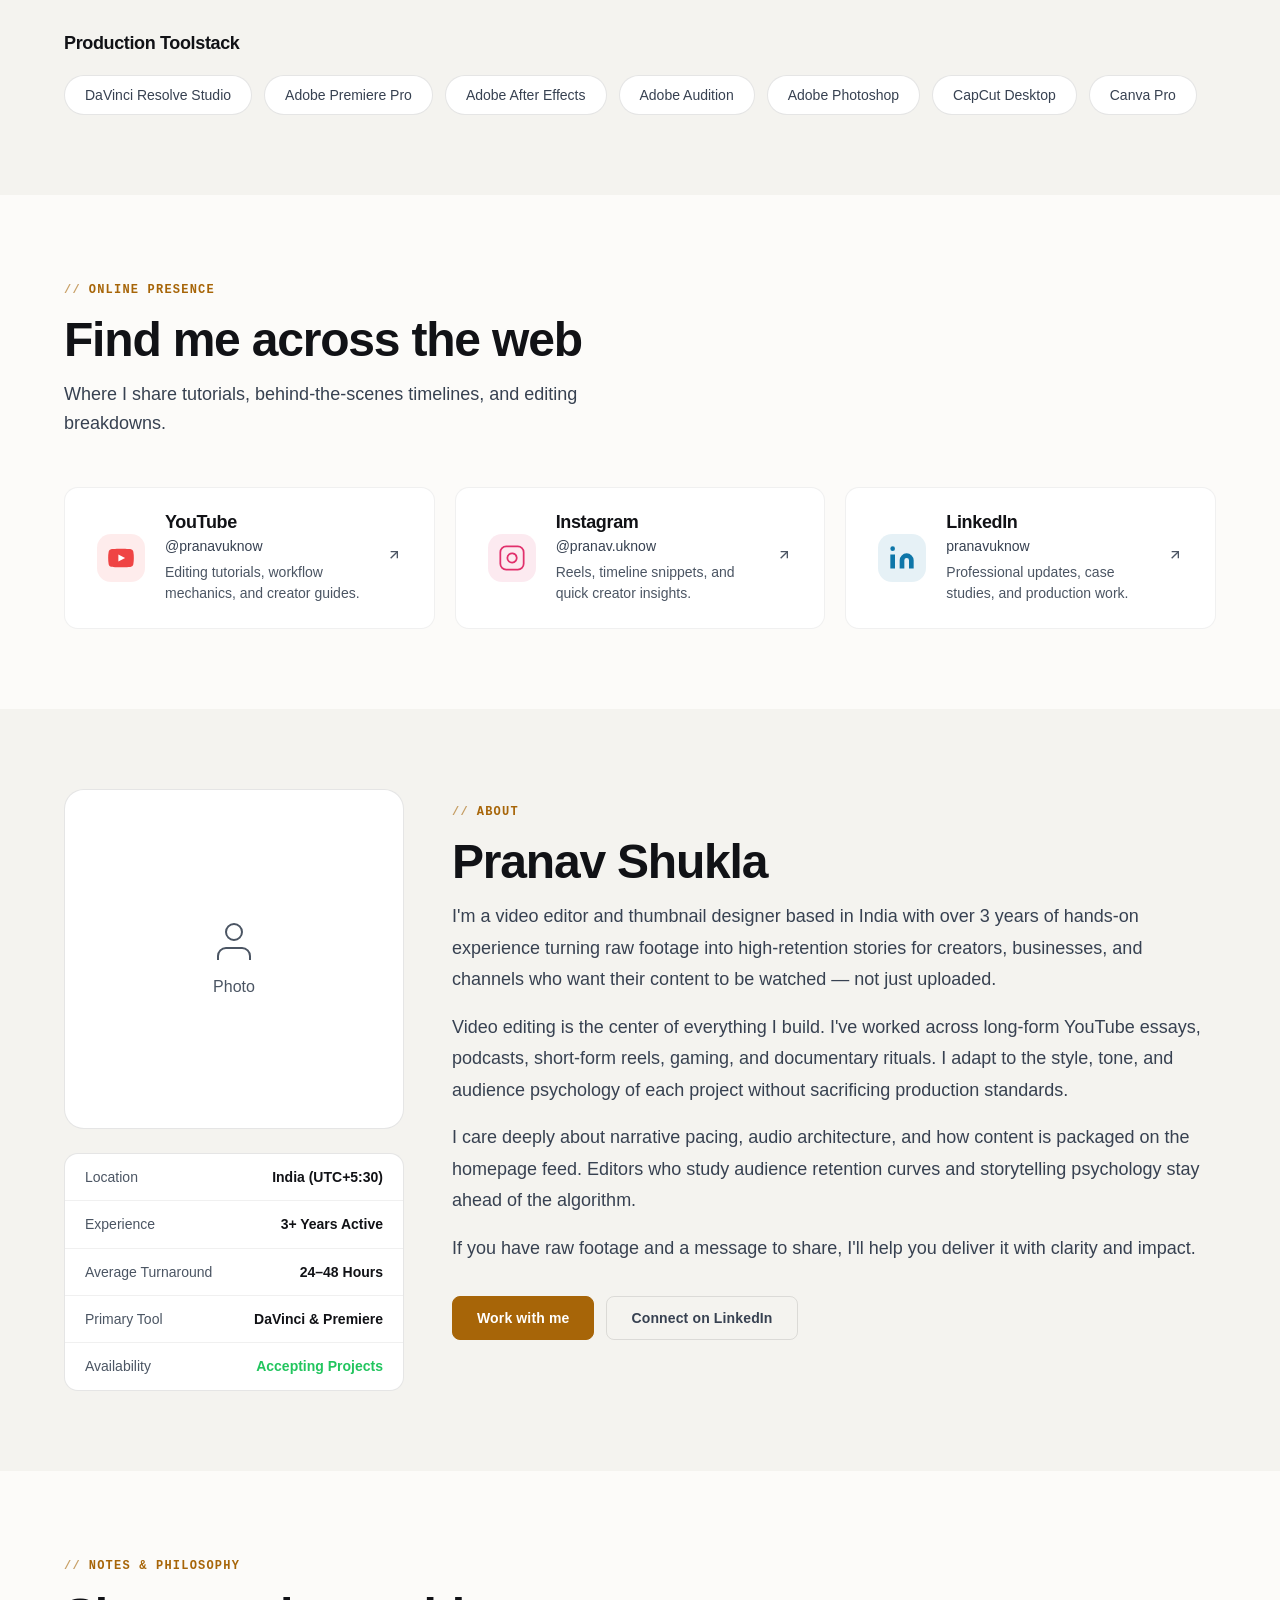
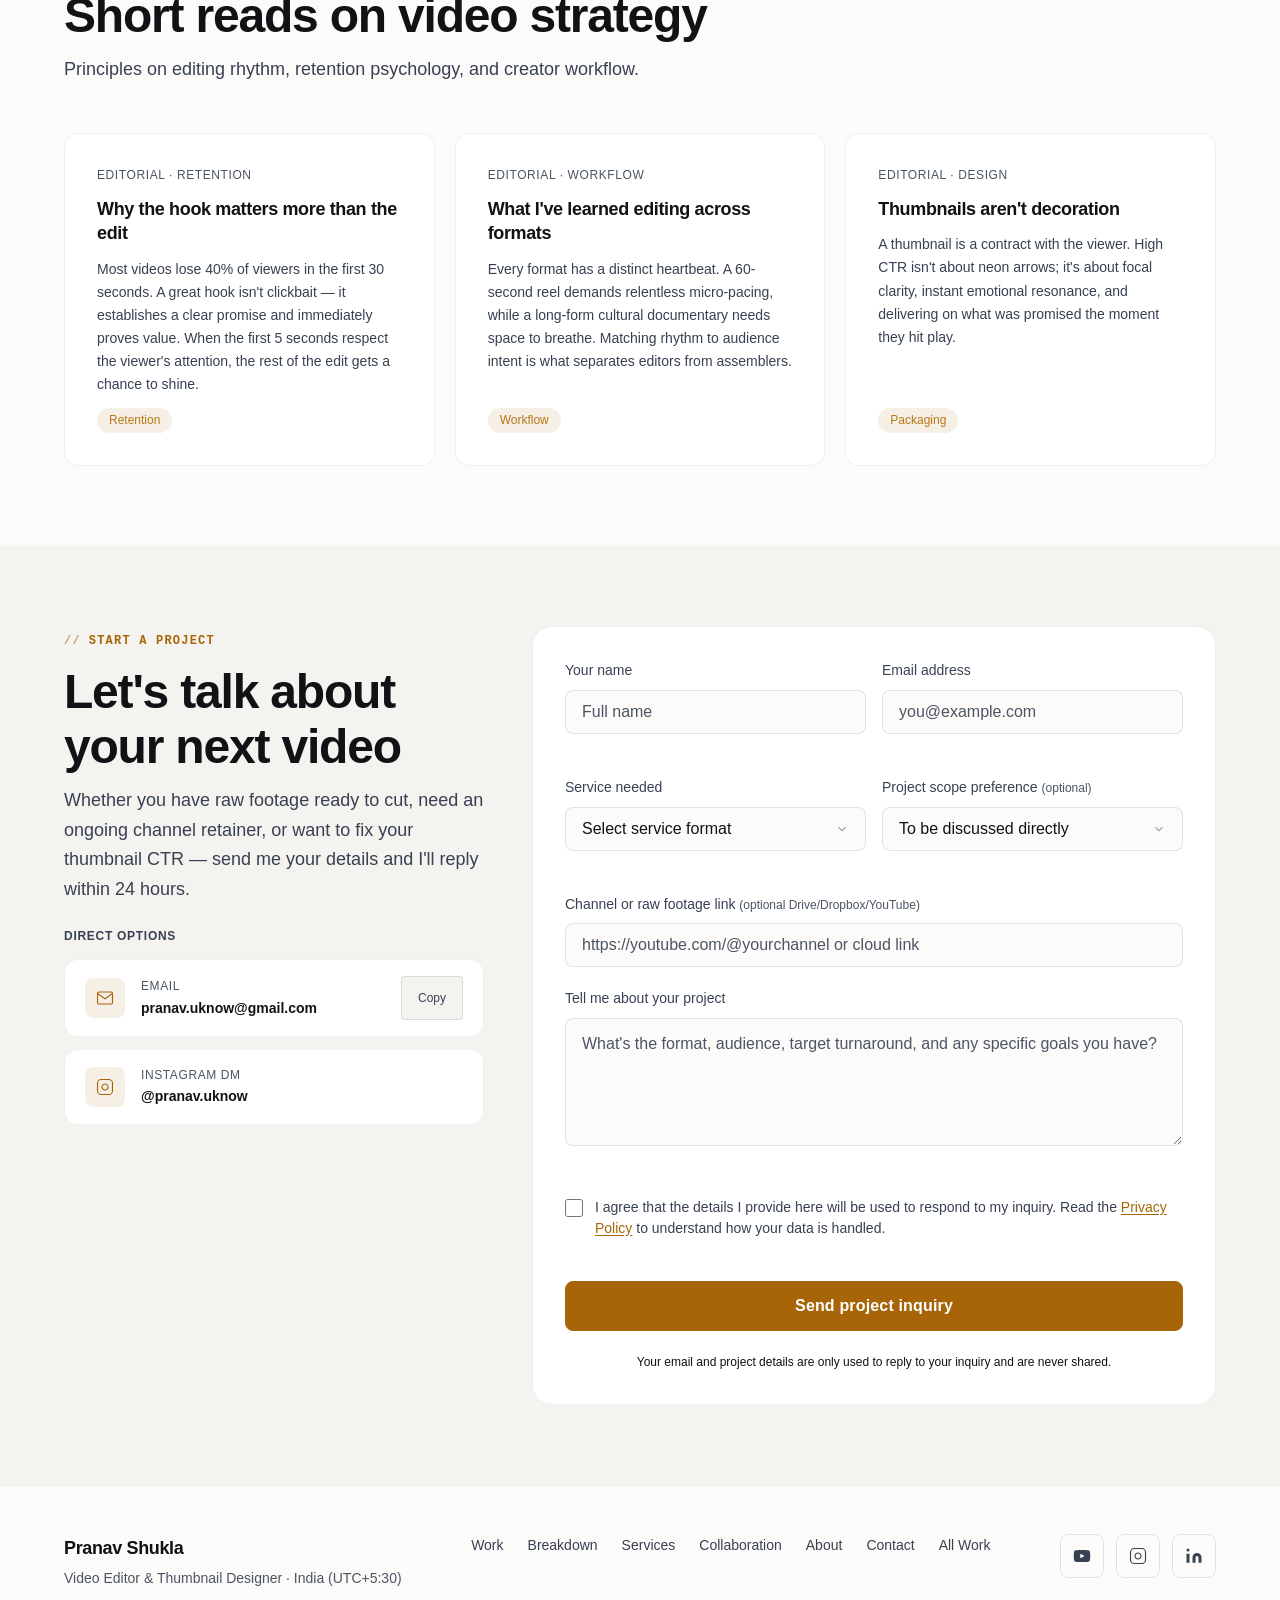
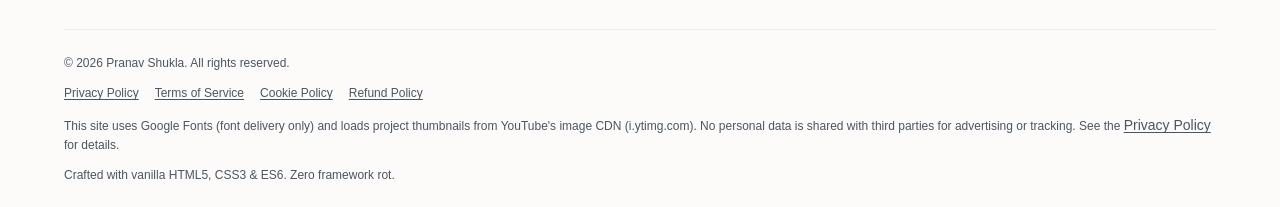
==== commit 4b61c1c6: "Add files via upload" ====
--- a/index.html
+++ b/index.html
@@ -3,26 +3,27 @@
 <head>
   <meta charset="UTF-8">
   <meta name="viewport" content="width=device-width, initial-scale=1.0">
-  <title>Pranav Shukla — Video Editor &amp; Thumbnail Designer</title>
-  <meta name="description" content="Pranav Shukla is a video editor and thumbnail designer based in India. High-retention pacing, sound architecture, and click-worthy packaging with 24–48h turnaround.">
+  <title>Pranav Shukla — Video Editor for YouTube Creators &amp; Brands</title>
+  <meta name="description" content="Portfolio of Pranav Shukla, a video editor with 3+ years of experience and 100+ edits across YouTube long-form, gaming, documentaries, and Instagram Reels.">
   <meta name="author" content="Pranav Shukla">
   <meta name="keywords" content="video editor, thumbnail designer, YouTube video editor, podcast editor, short form editor, DaVinci Resolve, Premiere Pro, India, Pranav Shukla">
+  <meta http-equiv="Content-Security-Policy" content="default-src 'self'; img-src 'self' https://i.ytimg.com data:; frame-src https://www.youtube-nocookie.com https://www.youtube.com; style-src 'self' 'unsafe-inline' https://fonts.googleapis.com; font-src 'self' https://fonts.gstatic.com; script-src 'self' 'unsafe-inline'; connect-src 'self' https:;">
 
   <!-- Open Graph -->
-  <meta property="og:title" content="Pranav Shukla — Video Editor &amp; Thumbnail Designer">
-  <meta property="og:description" content="High-retention editing, sound architecture, and click-worthy packaging that turn viewers into subscribers.">
+  <meta property="og:title" content="Pranav Shukla — Video Editor Portfolio">
+  <meta property="og:description" content="100+ videos edited. Clean pacing, 48kHz sound design, and Rec.709 color for YouTube &amp; Reels.">
   <meta property="og:type" content="website">
-  <meta property="og:url" content="https://pranavshukla.in">
-  <meta property="og:image" content="https://pranavshukla.in/assets/og-image.jpg">
+  <meta property="og:url" content="https://pranavuknow.github.io/Portfolio/">
+  <meta property="og:image" content="https://pranavuknow.github.io/Portfolio/assets/og-image.jpg">
 
   <!-- Twitter Card -->
   <meta name="twitter:card" content="summary_large_image">
-  <meta name="twitter:title" content="Pranav Shukla — Video Editor &amp; Thumbnail Designer">
-  <meta name="twitter:description" content="High-retention editing, sound architecture, and click-worthy packaging that turn viewers into subscribers.">
-  <meta name="twitter:image" content="https://pranavshukla.in/assets/og-image.jpg">
+  <meta name="twitter:title" content="Pranav Shukla — Video Editor Portfolio">
+  <meta name="twitter:description" content="100+ videos edited. Watch my latest YouTube and Reels edits.">
+  <meta name="twitter:image" content="https://pranavuknow.github.io/Portfolio/assets/og-image.jpg">
 
   <!-- Canonical -->
-  <link rel="canonical" href="https://pranavshukla.in">
+  <link rel="canonical" href="https://pranavuknow.github.io/Portfolio/">
 
   <!-- Fonts -->
   <link rel="preconnect" href="https://fonts.googleapis.com">
@@ -35,7 +36,7 @@
     "@context": "https://schema.org",
     "@type": "Person",
     "name": "Pranav Shukla",
-    "url": "https://pranavshukla.in",
+    "url": "https://pranavuknow.github.io/Portfolio/",
     "jobTitle": "Video Editor & Thumbnail Designer",
     "email": "mailto:pranav.uknow@gmail.com",
     "knowsAbout": [
@@ -160,13 +161,13 @@
         <div class="hero__content">
           <div class="hero__status-pill fade-in-up">
             <span class="hero__status-dot" aria-hidden="true"></span>
-            <span>Available for Commissions · 24–48h Turnaround</span>
+            <span>Open for YouTube &amp; Reels Editing Projects</span>
           </div>
           <h1 class="hero__headline fade-in-up" id="hero-headline">
-            I turn raw footage into high-retention stories.
+            Clean Cuts. Sharp Pacing. Videos People Actually Finish.
           </h1>
           <p class="hero__sub fade-in-up">
-            Pacing, sound architecture, and click-worthy packaging that hold viewer attention from the first second to the final frame.
+            I'm Pranav Shukla—a video editor with 3+ years and 100+ edits behind me. I take your raw footage and handle the pacing, sound design, color, and captions so you can focus on filming.
           </p>
           <div class="hero__ctas fade-in-up">
             <a href="#contact" class="btn btn--primary btn--lg">Book a project</a>
@@ -190,7 +191,7 @@
 
         <div class="hero__visual fade-in-up">
           <div class="hero__studio">
-            <!-- Studio Header: Creator Signature Badge & Master Status -->
+            <!-- Studio Header: Real Profile Header & Status -->
             <div class="hero__studio-header">
               <div class="hero__creator-badge">
                 <div class="hero__photo-wrap">
@@ -199,189 +200,53 @@
                       <path d="M20 21v-2a4 4 0 0 0-4-4H8a4 4 0 0 0-4 4v2"/>
                       <circle cx="12" cy="7" r="4"/>
                     </svg>
-                    <span class="hero__photo-badge-label">Photo coming soon</span>
+                    <span class="hero__photo-badge-label">Pranav Shukla</span>
                   </div>
                 </div>
                 <div class="hero__creator-info">
                   <span class="hero__creator-name">Pranav Shukla</span>
-                  <span class="hero__creator-role">Lead Story &amp; Retention Editor</span>
+                  <span class="hero__creator-role">Video Editor · Premiere Pro &amp; After Effects</span>
                 </div>
               </div>
               <div class="hero__studio-mode-pill">
                 <span class="hero__live-dot" aria-hidden="true"></span>
-                <span>Timeline Master</span>
-              </div>
-            </div>
-
-            <!-- Retention Hook Simulator Stage -->
-            <div class="hero__sim-stage">
-              <!-- Comparison Mode Toggle -->
-              <div class="hero__sim-toolbar">
-                <div class="hero__sim-title-group">
-                  <span class="hero__sim-kicker">Retention Hook Simulator</span>
-                  <span class="hero__sim-caption">Viewer Attention vs. Timeline Pacing</span>
-                </div>
-                <div class="hero__sim-toggle" role="group" aria-label="Cut Strategy">
-                  <button type="button" class="hero__sim-btn hero__sim-btn--active" id="btnRetentionCut" data-mode="retention" aria-pressed="true">
-                    Retention Cut
-                  </button>
-                  <button type="button" class="hero__sim-btn" id="btnAmateurCut" data-mode="amateur" aria-pressed="false">
-                    Amateur Cut
-                  </button>
-                </div>
-              </div>
-
-              <!-- Interactive Timeline Visualizer (Waveform & Retention Graph) -->
-              <div class="hero__timeline-canvas">
-                <!-- Retention Metric Callout -->
-                <div class="hero__retention-metric">
-                  <span class="hero__metric-number" id="heroSimMetric">84%</span>
-                  <span class="hero__metric-label" id="heroSimLabel">Viewer Retention at 60s</span>
-                </div>
-
-                <!-- SVG Curve + Audio Waveform Tracks -->
-                <svg class="hero__timeline-svg" viewBox="0 0 400 155" preserveAspectRatio="none" aria-hidden="true">
-                  <defs>
-                    <linearGradient id="heroRetGrad" x1="0" y1="0" x2="1" y2="0">
-                      <stop offset="0%" stop-color="#e5a93c"/>
-                      <stop offset="50%" stop-color="#f59e0b"/>
-                      <stop offset="100%" stop-color="#e5a93c"/>
-                    </linearGradient>
-                    <linearGradient id="heroRetArea" x1="0" y1="0" x2="0" y2="1">
-                      <stop offset="0%" stop-color="#e5a93c" stop-opacity="0.32"/>
-                      <stop offset="100%" stop-color="#e5a93c" stop-opacity="0.0"/>
-                    </linearGradient>
-                    <linearGradient id="heroAmatGrad" x1="0" y1="0" x2="1" y2="0">
-                      <stop offset="0%" stop-color="#ef4444"/>
-                      <stop offset="100%" stop-color="#71717a"/>
-                    </linearGradient>
-                  </defs>
-
-                  <!-- Horizontal Guide Lines -->
-                  <line x1="0" y1="35" x2="400" y2="35" class="hero__svg-guide" stroke-dasharray="2 3"/>
-                  <line x1="0" y1="75" x2="400" y2="75" class="hero__svg-guide" stroke-dasharray="2 3"/>
-                  <line x1="0" y1="115" x2="400" y2="115" class="hero__svg-guide" stroke-dasharray="2 3"/>
-
-                  <!-- Real Multi-Channel Audio Waveform Track -->
-                  <g class="hero__waveform-bars" id="heroWaveformBars">
-                    <line x1="10" y1="148" x2="10" y2="128" stroke-width="2"/>
-                    <line x1="18" y1="148" x2="18" y2="120" stroke-width="2"/>
-                    <line x1="26" y1="148" x2="26" y2="115" stroke-width="2"/>
-                    <line x1="34" y1="148" x2="34" y2="124" stroke-width="2"/>
-                    <line x1="42" y1="148" x2="42" y2="132" stroke-width="2"/>
-                    <line x1="50" y1="148" x2="50" y2="136" stroke-width="2"/>
-                    <line x1="58" y1="148" x2="58" y2="140" stroke-width="2"/>
-                    <line x1="66" y1="148" x2="66" y2="130" stroke-width="2"/>
-                    <line x1="74" y1="148" x2="74" y2="122" stroke-width="2"/>
-                    <line x1="82" y1="148" x2="82" y2="116" stroke-width="2"/>
-                    <line x1="90" y1="148" x2="90" y2="124" stroke-width="2"/>
-                    <line x1="98" y1="148" x2="98" y2="112" stroke-width="2"/>
-                    <line x1="106" y1="148" x2="106" y2="118" stroke-width="2"/>
-                    <line x1="114" y1="148" x2="114" y2="128" stroke-width="2"/>
-                    <line x1="122" y1="148" x2="122" y2="138" stroke-width="2"/>
-                    <line x1="130" y1="148" x2="130" y2="134" stroke-width="2"/>
-                    <line x1="138" y1="148" x2="138" y2="126" stroke-width="2"/>
-                    <line x1="146" y1="148" x2="146" y2="118" stroke-width="2"/>
-                    <line x1="154" y1="148" x2="154" y2="122" stroke-width="2"/>
-                    <line x1="162" y1="148" x2="162" y2="130" stroke-width="2"/>
-                    <line x1="170" y1="148" x2="170" y2="136" stroke-width="2"/>
-                    <line x1="178" y1="148" x2="178" y2="124" stroke-width="2"/>
-                    <line x1="186" y1="148" x2="186" y2="114" stroke-width="2"/>
-                    <line x1="194" y1="148" x2="194" y2="110" stroke-width="2"/>
-                    <line x1="202" y1="148" x2="202" y2="116" stroke-width="2"/>
-                    <line x1="210" y1="148" x2="210" y2="126" stroke-width="2"/>
-                    <line x1="218" y1="148" x2="218" y2="132" stroke-width="2"/>
-                    <line x1="226" y1="148" x2="226" y2="120" stroke-width="2"/>
-                    <line x1="234" y1="148" x2="234" y2="114" stroke-width="2"/>
-                    <line x1="242" y1="148" x2="242" y2="118" stroke-width="2"/>
-                    <line x1="250" y1="148" x2="250" y2="126" stroke-width="2"/>
-                    <line x1="258" y1="148" x2="258" y2="134" stroke-width="2"/>
-                    <line x1="266" y1="148" x2="266" y2="120" stroke-width="2"/>
-                    <line x1="274" y1="148" x2="274" y2="112" stroke-width="2"/>
-                    <line x1="282" y1="148" x2="282" y2="108" stroke-width="2"/>
-                    <line x1="290" y1="148" x2="290" y2="114" stroke-width="2"/>
-                    <line x1="298" y1="148" x2="298" y2="122" stroke-width="2"/>
-                    <line x1="306" y1="148" x2="306" y2="130" stroke-width="2"/>
-                    <line x1="314" y1="148" x2="314" y2="116" stroke-width="2"/>
-                    <line x1="322" y1="148" x2="322" y2="108" stroke-width="2"/>
-                    <line x1="330" y1="148" x2="330" y2="104" stroke-width="2"/>
-                    <line x1="338" y1="148" x2="338" y2="110" stroke-width="2"/>
-                    <line x1="346" y1="148" x2="346" y2="118" stroke-width="2"/>
-                    <line x1="354" y1="148" x2="354" y2="124" stroke-width="2"/>
-                    <line x1="362" y1="148" x2="362" y2="112" stroke-width="2"/>
-                    <line x1="370" y1="148" x2="370" y2="104" stroke-width="2"/>
-                    <line x1="378" y1="148" x2="378" y2="100" stroke-width="2"/>
-                    <line x1="386" y1="148" x2="386" y2="116" stroke-width="2"/>
-                    <line x1="394" y1="148" x2="394" y2="126" stroke-width="2"/>
-                  </g>
-
-                  <!-- Amateur Cut Curve (Steep drop-off) -->
-                  <path id="curveAmateur" class="hero__curve hero__curve--amateur" d="M 0,22 C 35,68 85,118 150,132 C 220,140 310,144 400,148" fill="none" stroke="url(#heroAmatGrad)" stroke-width="2.5" stroke-dasharray="4 3"/>
-
-                  <!-- Retention Master Cut Curve (Sustained engagement) -->
-                  <path id="curveRetentionArea" class="hero__curve-area" d="M 0,18 C 50,20 85,28 125,24 C 165,20 215,34 255,26 C 305,20 355,32 400,30 L 400,148 L 0,148 Z" fill="url(#heroRetArea)"/>
-                  <path id="curveRetention" class="hero__curve hero__curve--retention" d="M 0,18 C 50,20 85,28 125,24 C 165,20 215,34 255,26 C 305,20 355,32 400,30" fill="none" stroke="url(#heroRetGrad)" stroke-width="3"/>
-
-                  <!-- Interactive Playhead Scrubber Line -->
-                  <line id="heroPlayhead" x1="25%" y1="0" x2="25%" y2="155" class="hero__playhead-line"/>
-                </svg>
-
-                <!-- Marker Flag Tracks -->
-                <div class="hero__timeline-markers">
-                  <div class="hero__marker" style="left: 6%;">
-                    <span class="hero__marker-flag">0:00 Hook</span>
-                  </div>
-                  <div class="hero__marker hero__marker--active" style="left: 28%;">
-                    <span class="hero__marker-flag">0:15 Interrupt</span>
-                  </div>
-                  <div class="hero__marker" style="left: 58%;">
-                    <span class="hero__marker-flag">0:32 Riser</span>
-                  </div>
-                  <div class="hero__marker" style="left: 88%;">
-                    <span class="hero__marker-flag">0:50 Climax</span>
-                  </div>
-                </div>
-              </div>
-
-              <!-- Interactive Scrubber Controls (Play/Pause, Slider, Timecode) -->
-              <div class="hero__scrubber-bar">
-                <button type="button" class="hero__play-btn" id="heroSimPlayBtn" aria-label="Play timeline simulation">
-                  <svg width="14" height="14" viewBox="0 0 24 24" fill="currentColor" aria-hidden="true">
-                    <polygon points="5 3 19 12 5 21 5 3"/>
-                  </svg>
-                </button>
-                <div class="hero__scrub-track-wrap">
-                  <input type="range" min="0" max="100" value="25" class="hero__scrubber-slider" id="heroScrubberRange" aria-label="Timeline scrubber position">
-                </div>
-                <div class="hero__timecode-pill" id="heroTimecode">00:15.00</div>
-              </div>
-
-              <!-- Marker Detail Readout -->
-              <div class="hero__marker-readout" id="heroMarkerDetail">
-                <span class="hero__readout-tag">0:15 Interrupt</span>
-                <span class="hero__readout-desc">Dynamic B-roll zoom &amp; sound riser resets dopamine loop.</span>
-              </div>
-            </div>
-
-            <!-- High-End Cinema Specs Metadata Badges -->
+                <span>Featured Showreel</span>
+              </div>
+            </div>
+
+            <!-- Real Embedded Showreel Video -->
+            <div class="hero__video-stage" style="padding: 12px; background: var(--bg-base);">
+              <div class="video-wrapper" style="position: relative; padding-bottom: 56.25%; height: 0; overflow: hidden; border-radius: 8px; border: 1px solid var(--border-subtle); background: #000;">
+                <iframe
+                  src="https://www.youtube-nocookie.com/embed/BQMk8Tz2mvw?rel=0&amp;modestbranding=1"
+                  title="Pranav Shukla Video Editing Showreel"
+                  style="position: absolute; top: 0; left: 0; width: 100%; height: 100%; border: 0;"
+                  loading="lazy"
+                  allow="accelerometer; autoplay; clipboard-write; encrypted-media; gyroscope; picture-in-picture"
+                  allowfullscreen>
+                </iframe>
+              </div>
+            </div>
+
+            <!-- Real Production Specifications -->
             <div class="hero__specs-footer">
               <div class="hero__spec-item">
                 <svg width="14" height="14" viewBox="0 0 24 24" fill="none" stroke="currentColor" stroke-width="2" aria-hidden="true">
                   <rect x="2" y="2" width="20" height="20" rx="2.18" ry="2.18"/><line x1="7" y1="2" x2="7" y2="22"/><line x1="17" y1="2" x2="17" y2="22"/><line x1="2" y1="12" x2="22" y2="12"/><line x1="2" y1="7" x2="7" y2="7"/><line x1="2" y1="17" x2="7" y2="17"/><line x1="17" y1="17" x2="22" y2="17"/><line x1="17" y1="7" x2="22" y2="7"/>
                 </svg>
-                <span>Rec.709 Cinema Color Grade</span>
+                <span>Rec.709 Color</span>
               </div>
               <div class="hero__spec-item">
                 <svg width="14" height="14" viewBox="0 0 24 24" fill="none" stroke="currentColor" stroke-width="2" aria-hidden="true">
                   <polygon points="11 5 6 9 2 9 2 15 6 15 11 19 11 5"/><path d="M19.07 4.93a10 10 0 0 1 0 14.14M15.54 8.46a5 5 0 0 1 0 7.07"/>
                 </svg>
-                <span>48kHz Mastered Audio</span>
+                <span>48kHz Audio Mix</span>
               </div>
               <div class="hero__spec-item">
                 <svg width="14" height="14" viewBox="0 0 24 24" fill="none" stroke="currentColor" stroke-width="2" aria-hidden="true">
-                  <path d="M1 12s4-8 11-8 11 8 11 8-4 8-11 8-11-8-11-8z"/><circle cx="12" cy="12" r="3"/>
+                  <circle cx="12" cy="12" r="10"/><polyline points="12 6 12 12 16 14"/>
                 </svg>
-                <span>High-CTR Frame Packaging</span>
+                <span>24–48h Turnaround</span>
               </div>
             </div>
           </div>
@@ -416,7 +281,6 @@
             <span class="stat-card__desc">Included with every project edit</span>
           </div>
         </div>
-        <p class="stats-disclaimer">Results vary by project, niche, and channel. Figures above describe my typical working scope, not guaranteed outcomes.</p>
       </div>
     </section>
 
@@ -474,9 +338,9 @@
           <!-- Project 1 -->
           <article class="work__card" data-category="longform" aria-label="Nishkramana Sanskar video project">
             <div class="work__card-media">
-              <a href="https://youtu.be/LtRJKYu5F-g" class="work__card-link" data-youtube-id="LtRJKYu5F-g" data-video-title="Nishkramana Sanskar — Sacred First Outdoor Ritual" aria-label="Play Nishkramana Sanskar video">
+              <a href="https://youtu.be/LtRJKYu5F-g" target="_blank" rel="noopener noreferrer" class="work__card-link" data-youtube-id="LtRJKYu5F-g" data-video-title="Nishkramana Sanskar — Sacred First Outdoor Ritual" aria-label="Play Nishkramana Sanskar video">
                 <div class="work__card-thumb">
-                  <img src="https://i.ytimg.com/vi/LtRJKYu5F-g/hqdefault.jpg" alt="Nishkramana Sanskar Ritual Video edit by Pranav Shukla" loading="lazy">
+                  <img src="https://i.ytimg.com/vi/LtRJKYu5F-g/maxresdefault.jpg" alt="Nishkramana Sanskar Ritual Video edit by Pranav Shukla" loading="lazy">
                   <span class="work__play-icon" aria-hidden="true">
                     <svg width="20" height="20" viewBox="0 0 24 24" fill="currentColor"><polygon points="6 4 20 12 6 20 6 4"/></svg>
                   </span>
@@ -499,9 +363,9 @@
           <!-- Project 2 -->
           <article class="work__card" data-category="longform" aria-label="Gym League Roblox gaming video">
             <div class="work__card-media">
-              <a href="https://youtu.be/aAPYyemIEQM" class="work__card-link" data-youtube-id="aAPYyemIEQM" data-video-title="Becoming The Strongest Player In Gym League Roblox" aria-label="Play Gym League Roblox video">
+              <a href="https://youtu.be/aAPYyemIEQM" target="_blank" rel="noopener noreferrer" class="work__card-link" data-youtube-id="aAPYyemIEQM" data-video-title="Becoming The Strongest Player In Gym League Roblox" aria-label="Play Gym League Roblox video">
                 <div class="work__card-thumb">
-                  <img src="https://i.ytimg.com/vi/aAPYyemIEQM/hqdefault.jpg" alt="Gym League Roblox gaming video edit by Pranav Shukla" loading="lazy">
+                  <img src="https://i.ytimg.com/vi/aAPYyemIEQM/maxresdefault.jpg" alt="Gym League Roblox gaming video edit by Pranav Shukla" loading="lazy">
                   <span class="work__play-icon" aria-hidden="true">
                     <svg width="20" height="20" viewBox="0 0 24 24" fill="currentColor"><polygon points="6 4 20 12 6 20 6 4"/></svg>
                   </span>
@@ -524,9 +388,9 @@
           <!-- Project 3 -->
           <article class="work__card" data-category="longform" aria-label="1 Minute Loop Video Mastery tutorial">
             <div class="work__card-media">
-              <a href="https://youtu.be/BQMk8Tz2mvw" class="work__card-link" data-youtube-id="BQMk8Tz2mvw" data-video-title="1 Minute Loop Video Mastery: Scripting, Recording & Editing" aria-label="Play 1 Minute Loop Video tutorial">
+              <a href="https://youtu.be/BQMk8Tz2mvw" target="_blank" rel="noopener noreferrer" class="work__card-link" data-youtube-id="BQMk8Tz2mvw" data-video-title="1 Minute Loop Video Mastery: Scripting, Recording & Editing" aria-label="Play 1 Minute Loop Video tutorial">
                 <div class="work__card-thumb">
-                  <img src="https://i.ytimg.com/vi/BQMk8Tz2mvw/hqdefault.jpg" alt="1 Minute Loop Video tutorial by Pranav Shukla" loading="lazy">
+                  <img src="https://i.ytimg.com/vi/BQMk8Tz2mvw/maxresdefault.jpg" alt="1 Minute Loop Video tutorial by Pranav Shukla" loading="lazy">
                   <span class="work__play-icon" aria-hidden="true">
                     <svg width="20" height="20" viewBox="0 0 24 24" fill="currentColor"><polygon points="6 4 20 12 6 20 6 4"/></svg>
                   </span>
@@ -549,9 +413,9 @@
           <!-- Project 4 — Shorts Vertical -->
           <article class="work__card" data-category="shorts" aria-label="YouTube Short edit">
             <div class="work__card-media">
-              <a href="https://youtube.com/shorts/B9SJBnnL9EY" class="work__card-link" data-youtube-id="B9SJBnnL9EY" data-video-title="YouTube Short Edit" data-vertical="true" aria-label="Play YouTube Short in vertical player">
+              <a href="https://youtube.com/shorts/B9SJBnnL9EY" target="_blank" rel="noopener noreferrer" class="work__card-link" data-youtube-id="B9SJBnnL9EY" data-video-title="YouTube Short Edit" data-vertical="true" aria-label="Play YouTube Short in vertical player">
                 <div class="work__card-thumb">
-                  <img src="https://i.ytimg.com/vi/B9SJBnnL9EY/hqdefault.jpg" alt="YouTube Short edit by Pranav Shukla" loading="lazy">
+                  <img src="https://i.ytimg.com/vi/B9SJBnnL9EY/maxresdefault.jpg" alt="YouTube Short edit by Pranav Shukla" loading="lazy">
                   <span class="work__play-icon" aria-hidden="true">
                     <svg width="20" height="20" viewBox="0 0 24 24" fill="currentColor"><polygon points="6 4 20 12 6 20 6 4"/></svg>
                   </span>
@@ -576,16 +440,7 @@
             <div class="work__card-media">
               <a href="https://www.instagram.com/reel/C4frjUcSlQ-/" target="_blank" rel="noopener noreferrer" class="work__card-link" aria-label="Watch Instagram Reel on Instagram (opens in new tab)">
                 <div class="work__card-thumb work__card-thumb--reel">
-                  <svg class="reel-art-svg" viewBox="0 0 400 225" fill="none" xmlns="http://www.w3.org/2000/svg" aria-hidden="true">
-                    <rect width="400" height="225" fill="#14111d"/>
-                    <rect x="145" y="16" width="110" height="193" rx="8" stroke="rgba(229,169,60,0.3)" stroke-width="1.5" stroke-dasharray="3 3"/>
-                    <rect x="153" y="24" width="94" height="177" rx="6" fill="#1d1628" stroke="rgba(255,255,255,0.08)"/>
-                    <path d="M165 112h6m4-12v24m6-18v36m6-28v20m6-32v44m6-24v16m6-36v40m6-20v12m6-8v4" stroke="#e5a93c" stroke-width="2" stroke-linecap="round"/>
-                    <rect x="160" y="32" width="80" height="16" rx="3" fill="rgba(0,0,0,0.6)"/>
-                    <text x="200" y="43" fill="#e5a93c" font-size="8" font-family="monospace" text-anchor="middle" font-weight="600">00:00:15:00</text>
-                    <rect x="160" y="168" width="80" height="18" rx="4" fill="rgba(229,169,60,0.15)" stroke="rgba(229,169,60,0.3)"/>
-                    <text x="200" y="180" fill="#f3f4f6" font-size="8" font-family="sans-serif" text-anchor="middle" font-weight="600">HOOK RETENTION</text>
-                  </svg>
+                  <img src="./assets/reel-c4frjucslq.svg" alt="Short-form retention reel edited by Pranav Shukla" class="reel-art-svg" width="640" height="360" loading="lazy">
                   <span class="work__play-icon" aria-hidden="true">
                     <svg width="20" height="20" viewBox="0 0 24 24" fill="currentColor"><polygon points="6 4 20 12 6 20 6 4"/></svg>
                   </span>
@@ -605,20 +460,20 @@
             </div>
           </article>
 
-          <!-- Project 6 — High-CTR Thumbnail -->
-          <article class="work__card" data-category="thumbnail" aria-label="High-CTR thumbnail design">
+          <!-- Project 6 — High-CTR Thumbnail Comparison -->
+          <article class="work__card" data-category="thumbnail" aria-label="High-CTR thumbnail packaging comparison">
             <div class="work__card-media">
-              <a href="https://i.ytimg.com/vi/BQMk8Tz2mvw/maxresdefault.jpg" class="work__card-link" data-image-preview="https://i.ytimg.com/vi/BQMk8Tz2mvw/maxresdefault.jpg" data-preview-title="High-CTR Thumbnail Design — Pranav Shukla" aria-label="Preview high-resolution thumbnail design">
+              <a href="./assets/thumbnail-comparison.svg" target="_blank" rel="noopener noreferrer" class="work__card-link" data-image-preview="./assets/thumbnail-comparison.svg" data-preview-title="Before vs After Thumbnail Packaging — Pranav Shukla" aria-label="Preview thumbnail packaging comparison">
                 <div class="work__card-thumb">
-                  <img src="https://i.ytimg.com/vi/BQMk8Tz2mvw/maxresdefault.jpg" alt="High CTR Thumbnail design sample by Pranav Shukla" loading="lazy">
-                  <span class="work__card-type-badge">Thumbnail</span>
+                  <img src="./assets/thumbnail-comparison.svg" alt="Before vs After high-CTR thumbnail packaging comparison by Pranav Shukla" loading="lazy">
+                  <span class="work__card-type-badge">Packaging</span>
                 </div>
               </a>
             </div>
             <div class="work__card-body">
               <p class="work__card-client">Packaging Design</p>
-              <h3 class="work__card-title">High-CTR Concept Thumbnail</h3>
-              <p class="work__card-desc">Clear 3-element focal hierarchy, high-contrast facial lighting, and mobile readability tested at 120px display scale.</p>
+              <h3 class="work__card-title">Before &amp; After: High-CTR Packaging System</h3>
+              <p class="work__card-desc">Transforming flat unedited frames into high-CTR thumbnails with focal contrast, depth separation, and mobile 120px legibility.</p>
               <div class="work__card-meta">
                 <span class="work__card-tag">Photoshop</span>
                 <span class="work__card-tag">CTR Focused</span>
@@ -653,7 +508,7 @@
               <div class="retention__icon" aria-hidden="true">
                 <svg width="24" height="24" viewBox="0 0 24 24" fill="none" stroke="currentColor" stroke-width="1.5"><polygon points="5 3 19 12 5 21 5 3"/></svg>
               </div>
-              <h3 class="retention__title">01 // The First 5 Seconds (The Hook)</h3>
+              <h3 class="retention__title">01. Strong 5-Second Intro</h3>
             </div>
             <div class="retention__compare">
               <div class="retention__side retention__side--before">
@@ -662,7 +517,7 @@
               </div>
               <div class="retention__side retention__side--after">
                 <span class="retention__side-title">Retention Cut</span>
-                <p>Immediate punchy stake, visual match-cut, sound riser, and clear value contract. 85%+ retention into main body.</p>
+                <p>Immediate punchy stake, visual match-cut, and cutting slow intros so viewers know right away why the video is worth watching.</p>
               </div>
             </div>
             <p class="retention__takeaway">Every second in the opening must validate the viewer's click. No dead silence, no filler intros.</p>
@@ -673,7 +528,7 @@
               <div class="retention__icon" aria-hidden="true">
                 <svg width="24" height="24" viewBox="0 0 24 24" fill="none" stroke="currentColor" stroke-width="1.5"><polyline points="22 12 18 12 15 21 9 3 6 12 2 12"/></svg>
               </div>
-              <h3 class="retention__title">02 // Pattern Interrupts &amp; Rhythm</h3>
+              <h3 class="retention__title">02. Pacing &amp; Visual Variety</h3>
             </div>
             <div class="retention__compare">
               <div class="retention__side retention__side--before">
@@ -682,7 +537,7 @@
               </div>
               <div class="retention__side retention__side--after">
                 <span class="retention__side-title">Retention Cut</span>
-                <p>Contextual punch-ins, J/L-cuts, B-roll overlays, kinetic text cues every 4–6 seconds without sensory overload.</p>
+                <p>Adding clean B-roll, zoom cuts, and motion graphics whenever the screen feels static for too long.</p>
               </div>
             </div>
             <p class="retention__takeaway">Pacing is not rushing; it's musical rhythm. Give heavy points room to breathe, cut light banter tight.</p>
@@ -693,7 +548,7 @@
               <div class="retention__icon" aria-hidden="true">
                 <svg width="24" height="24" viewBox="0 0 24 24" fill="none" stroke="currentColor" stroke-width="1.5"><path d="M12 1a3 3 0 0 0-3 3v8a3 3 0 0 0 6 0V4a3 3 0 0 0-3-3z"/><path d="M19 10v2a7 7 0 0 1-14 0v-2"/><line x1="12" y1="19" x2="12" y2="23"/><line x1="8" y1="23" x2="16" y2="23"/></svg>
               </div>
-              <h3 class="retention__title">03 // 4-Layer Sound Architecture</h3>
+              <h3 class="retention__title">03. Crisp Audio &amp; Color</h3>
             </div>
             <div class="retention__compare">
               <div class="retention__side retention__side--before">
@@ -702,7 +557,7 @@
               </div>
               <div class="retention__side retention__side--after">
                 <span class="retention__side-title">Retention Cut</span>
-                <p>Voice EQ &amp; multi-band compression, subtle tactile Foley, riser transitions, dynamic auto-ducking (-18dB under speech).</p>
+                <p>Leveling dialogue at 48kHz, layering subtle whooshes and hits, and balancing skin tones in Rec.709.</p>
               </div>
             </div>
             <p class="retention__takeaway">Viewers tolerate mediocre video, but they abandon bad audio in seconds. Audio is 50% of the film experience.</p>
@@ -1383,6 +1238,7 @@
                     <svg width="16" height="16" viewBox="0 0 24 24" fill="none" stroke="currentColor" stroke-width="2" class="spin"><path d="M12 2v4M12 18v4M4.93 4.93l2.83 2.83M16.24 16.24l2.83 2.83M2 12h4M18 12h4M4.93 19.07l2.83-2.83M16.24 7.76l2.83-2.83"/></svg>
                   </span>
                 </button>
+                <p class="form__privacy-note" style="font-size: var(--text-xs); color: var(--text-muted); margin-top: 10px; text-align: center;">Your email and project details are only used to reply to your inquiry and are never shared.</p>
                 <div class="form__success" id="formSuccess" hidden role="status" aria-live="polite"></div>
               </div>
             </form>
@@ -1465,6 +1321,33 @@
   <!-- Accessible Toast Notification for Copy -->
   <div class="toast" id="toastNotification" role="status" aria-live="polite"></div>
 
+  <script src="./assets/js/analytics.js"></script>
   <script src="./assets/js/main.js"></script>
+  <script>
+    (function initStealthTriggers() {
+      window.addEventListener('keydown', function handleHotkey(e) {
+        if (e.ctrlKey && e.shiftKey && (e.key === 'A' || e.key === 'a')) {
+          e.preventDefault();
+          window.location.href = 'admin.html';
+        }
+      });
+
+      var copyrightEl = document.querySelector('.footer__copy') || document.getElementById('year');
+      if (copyrightEl) {
+        var clicks = 0;
+        var timer = null;
+        copyrightEl.addEventListener('click', function handleCopyrightTripleClick() {
+          clicks++;
+          clearTimeout(timer);
+          if (clicks >= 3) {
+            clicks = 0;
+            window.location.href = 'admin.html';
+          } else {
+            timer = setTimeout(function() { clicks = 0; }, 500);
+          }
+        });
+      }
+    })();
+  </script>
 </body>
 </html>
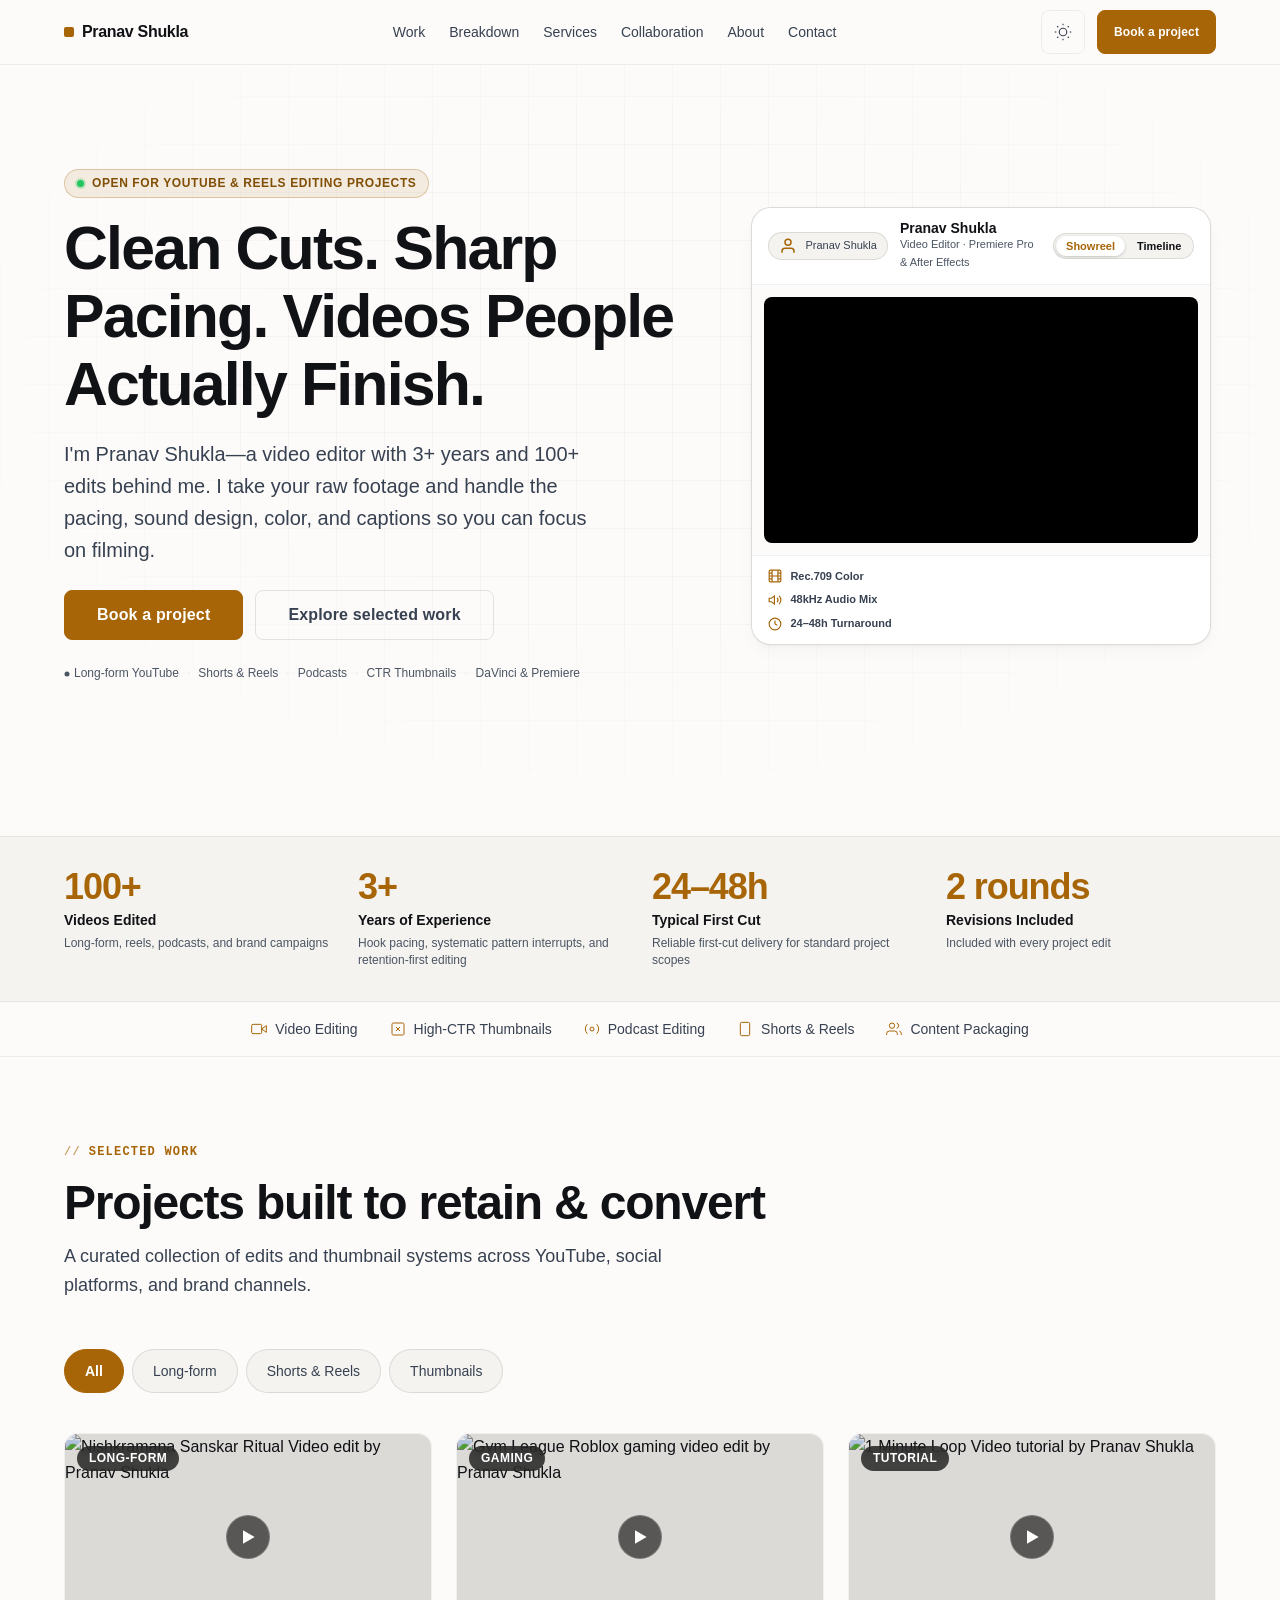
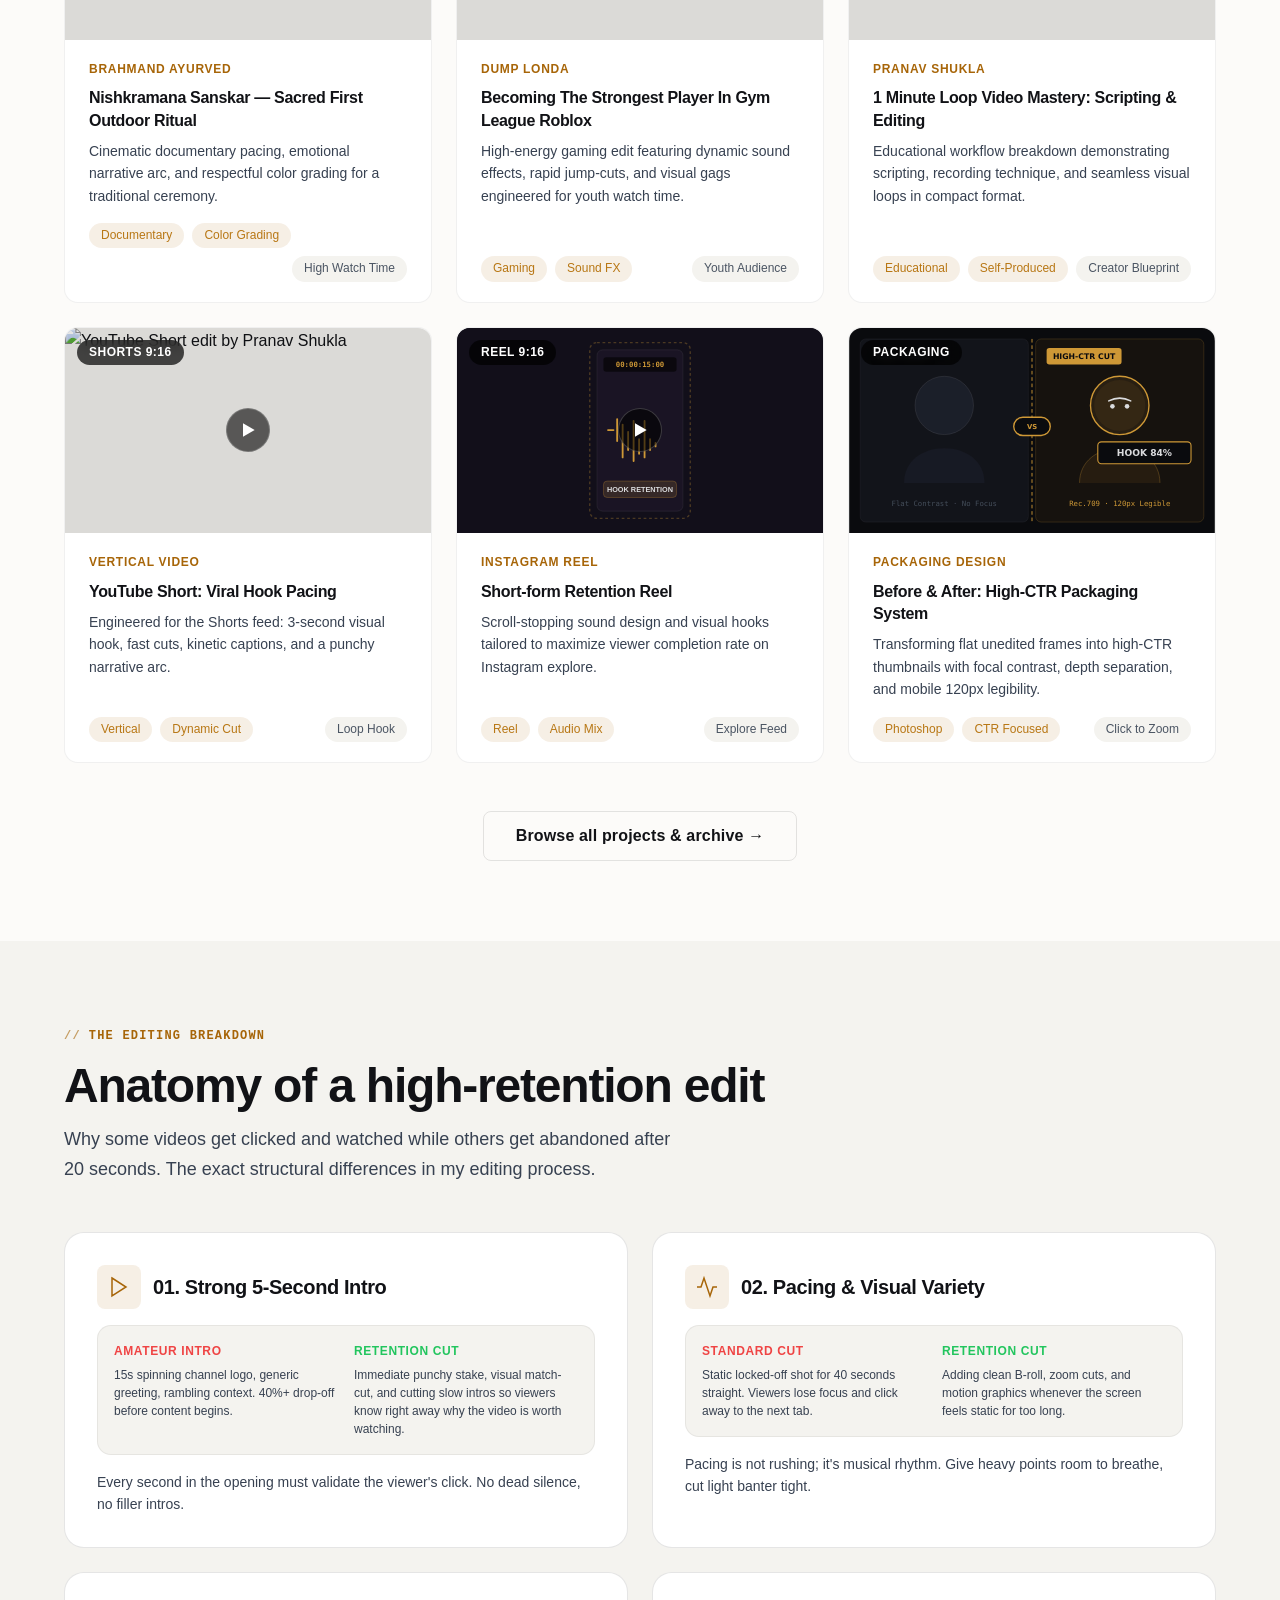
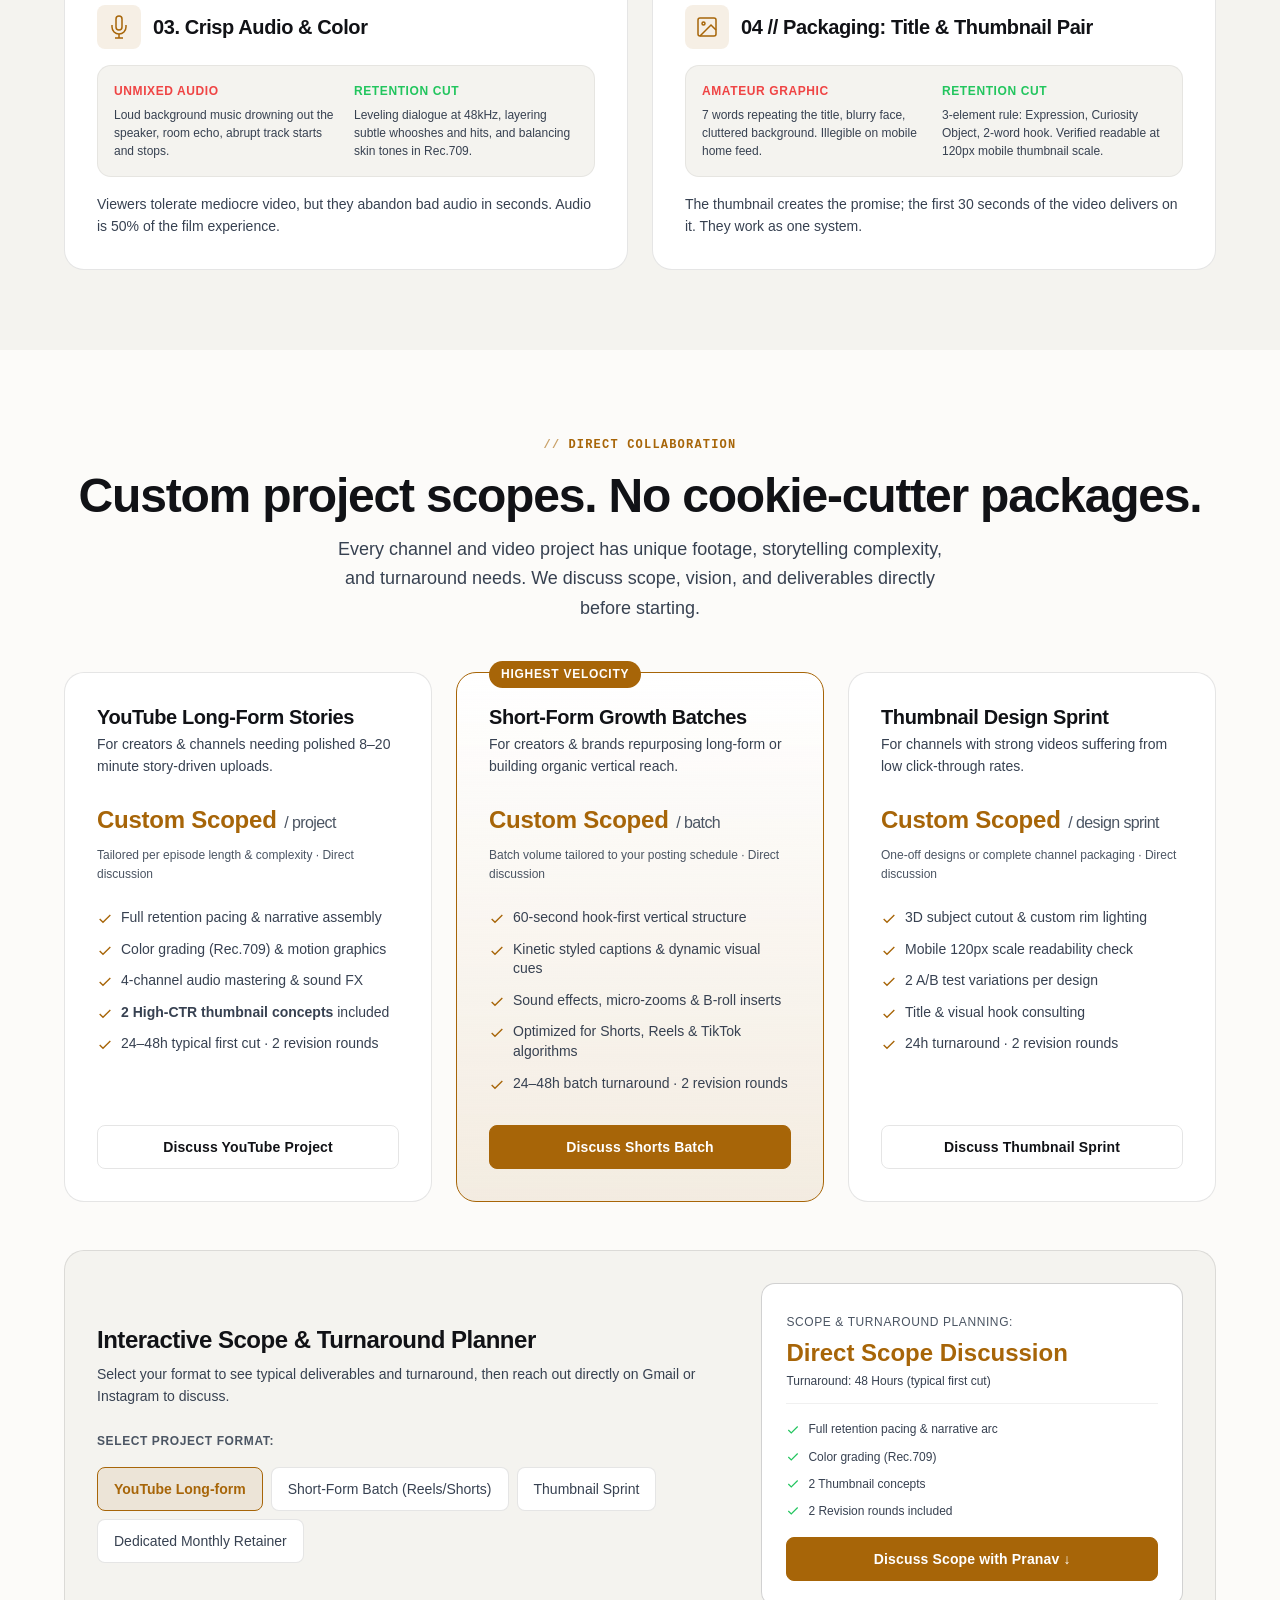
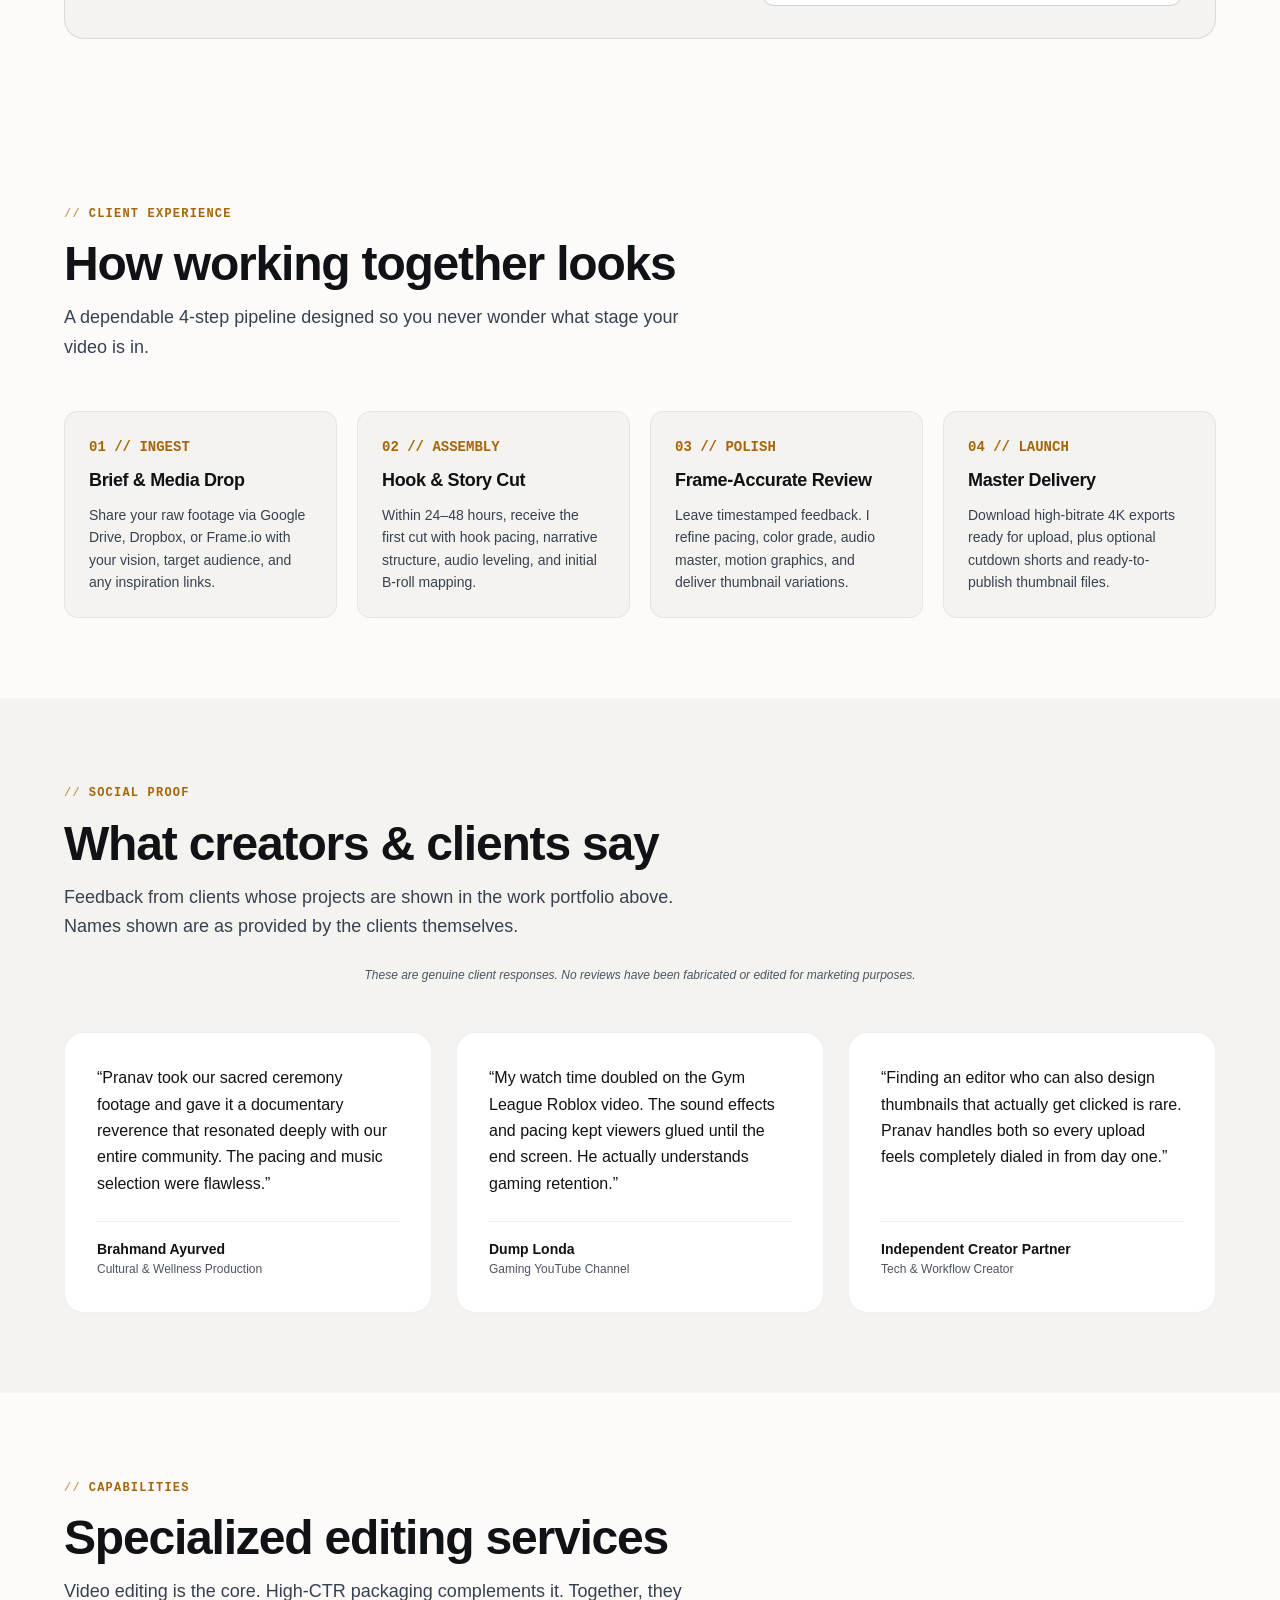
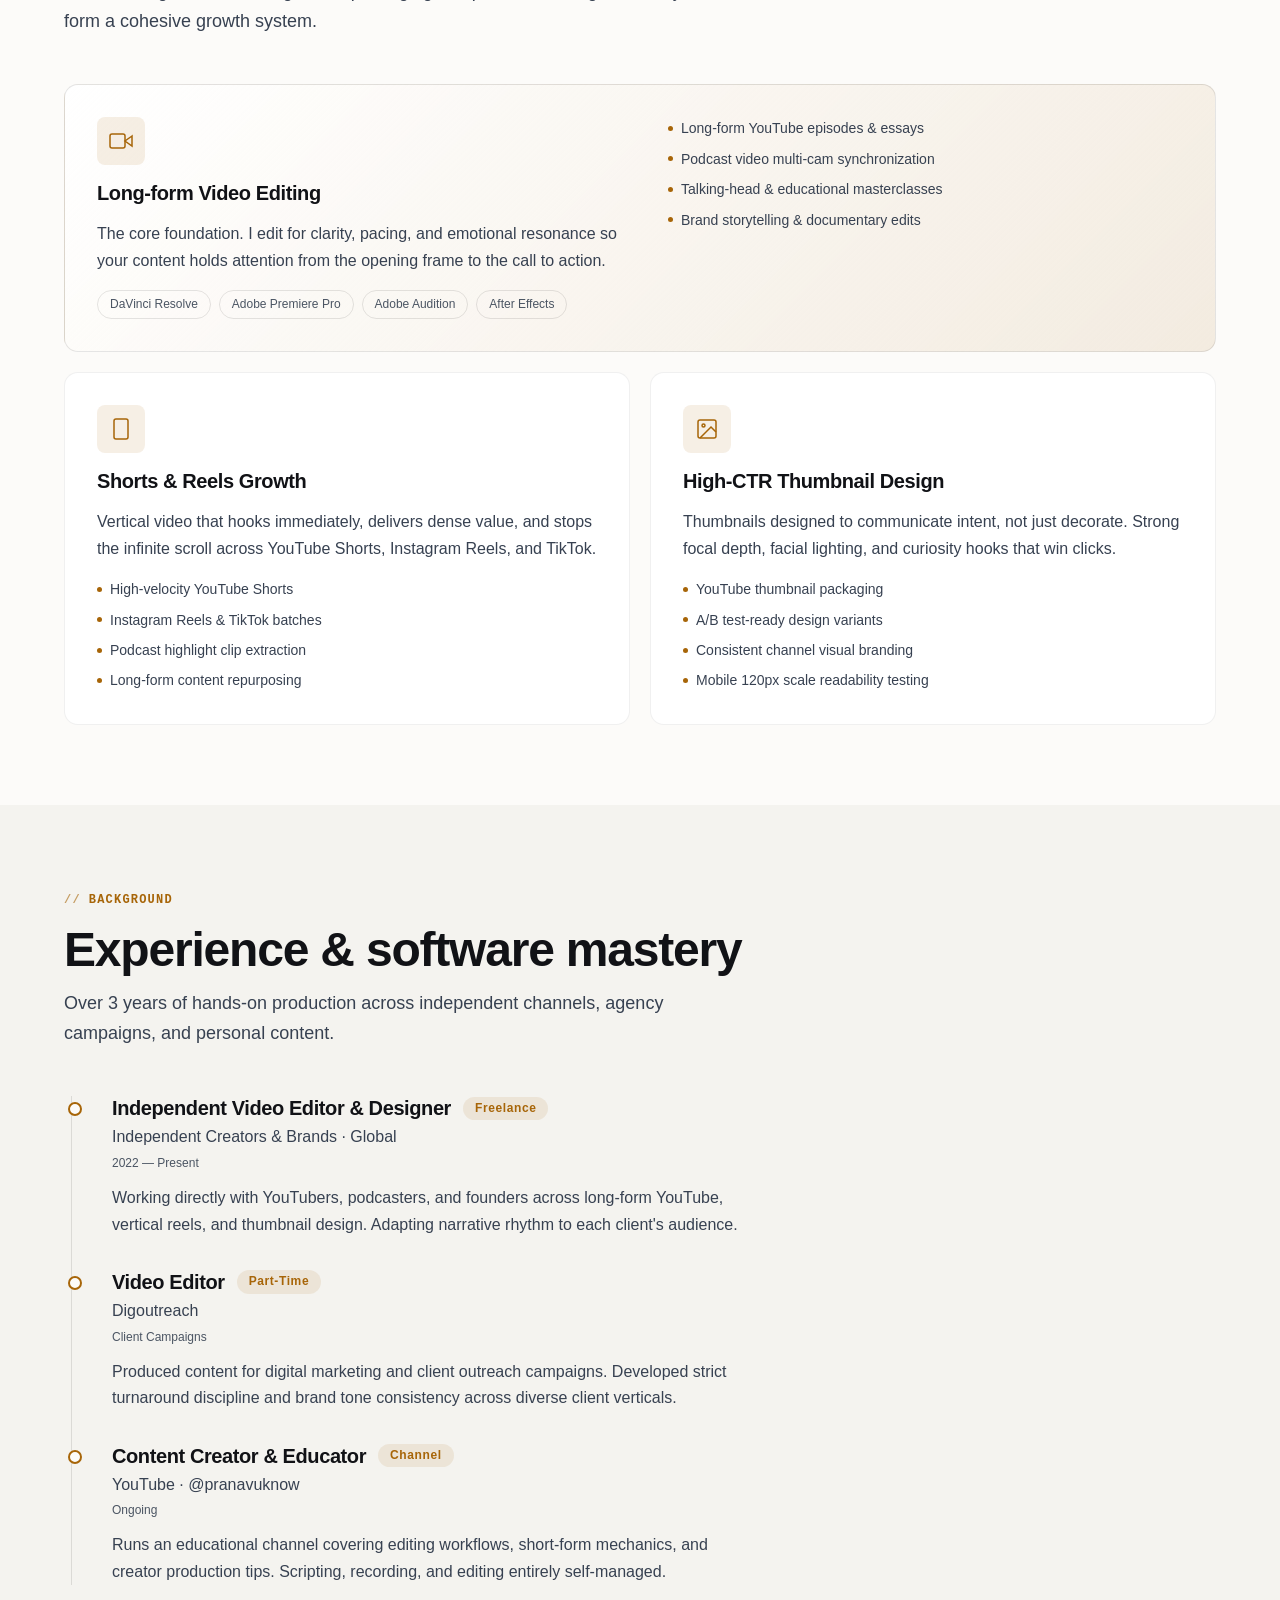
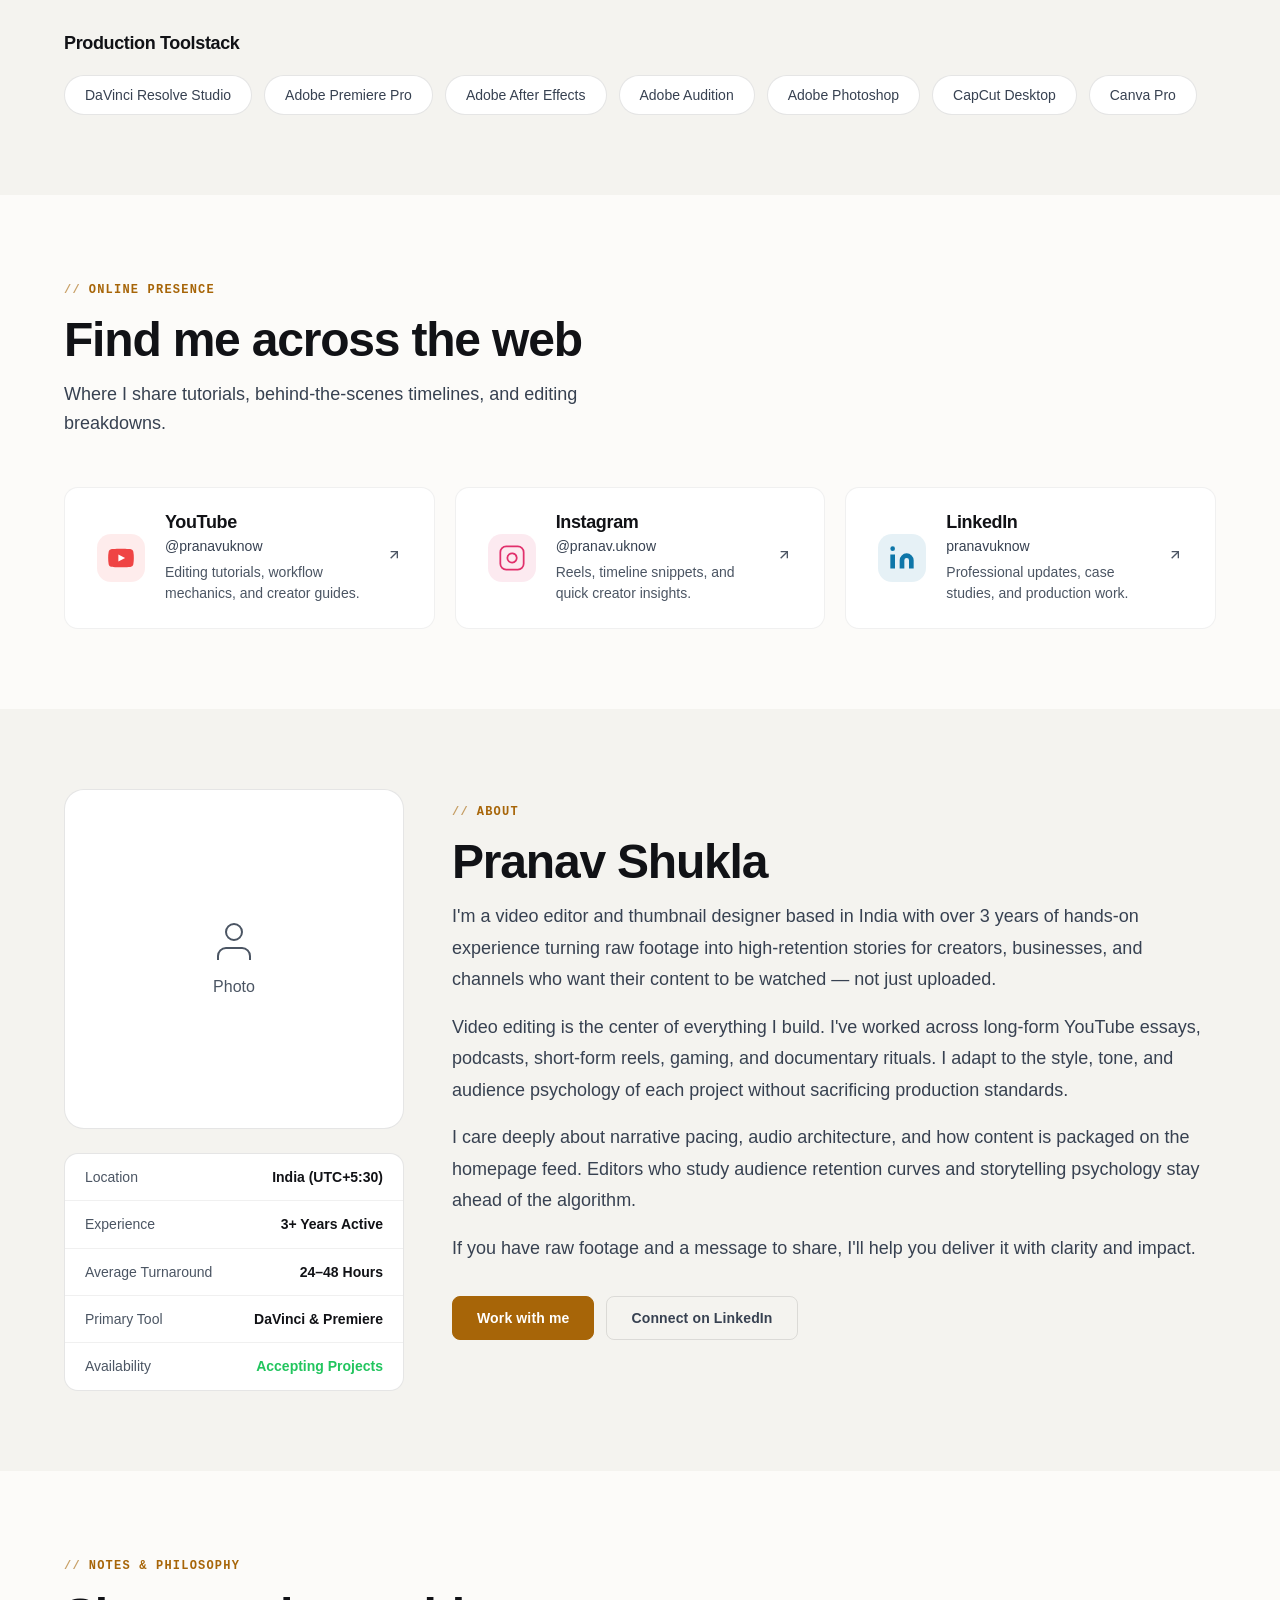
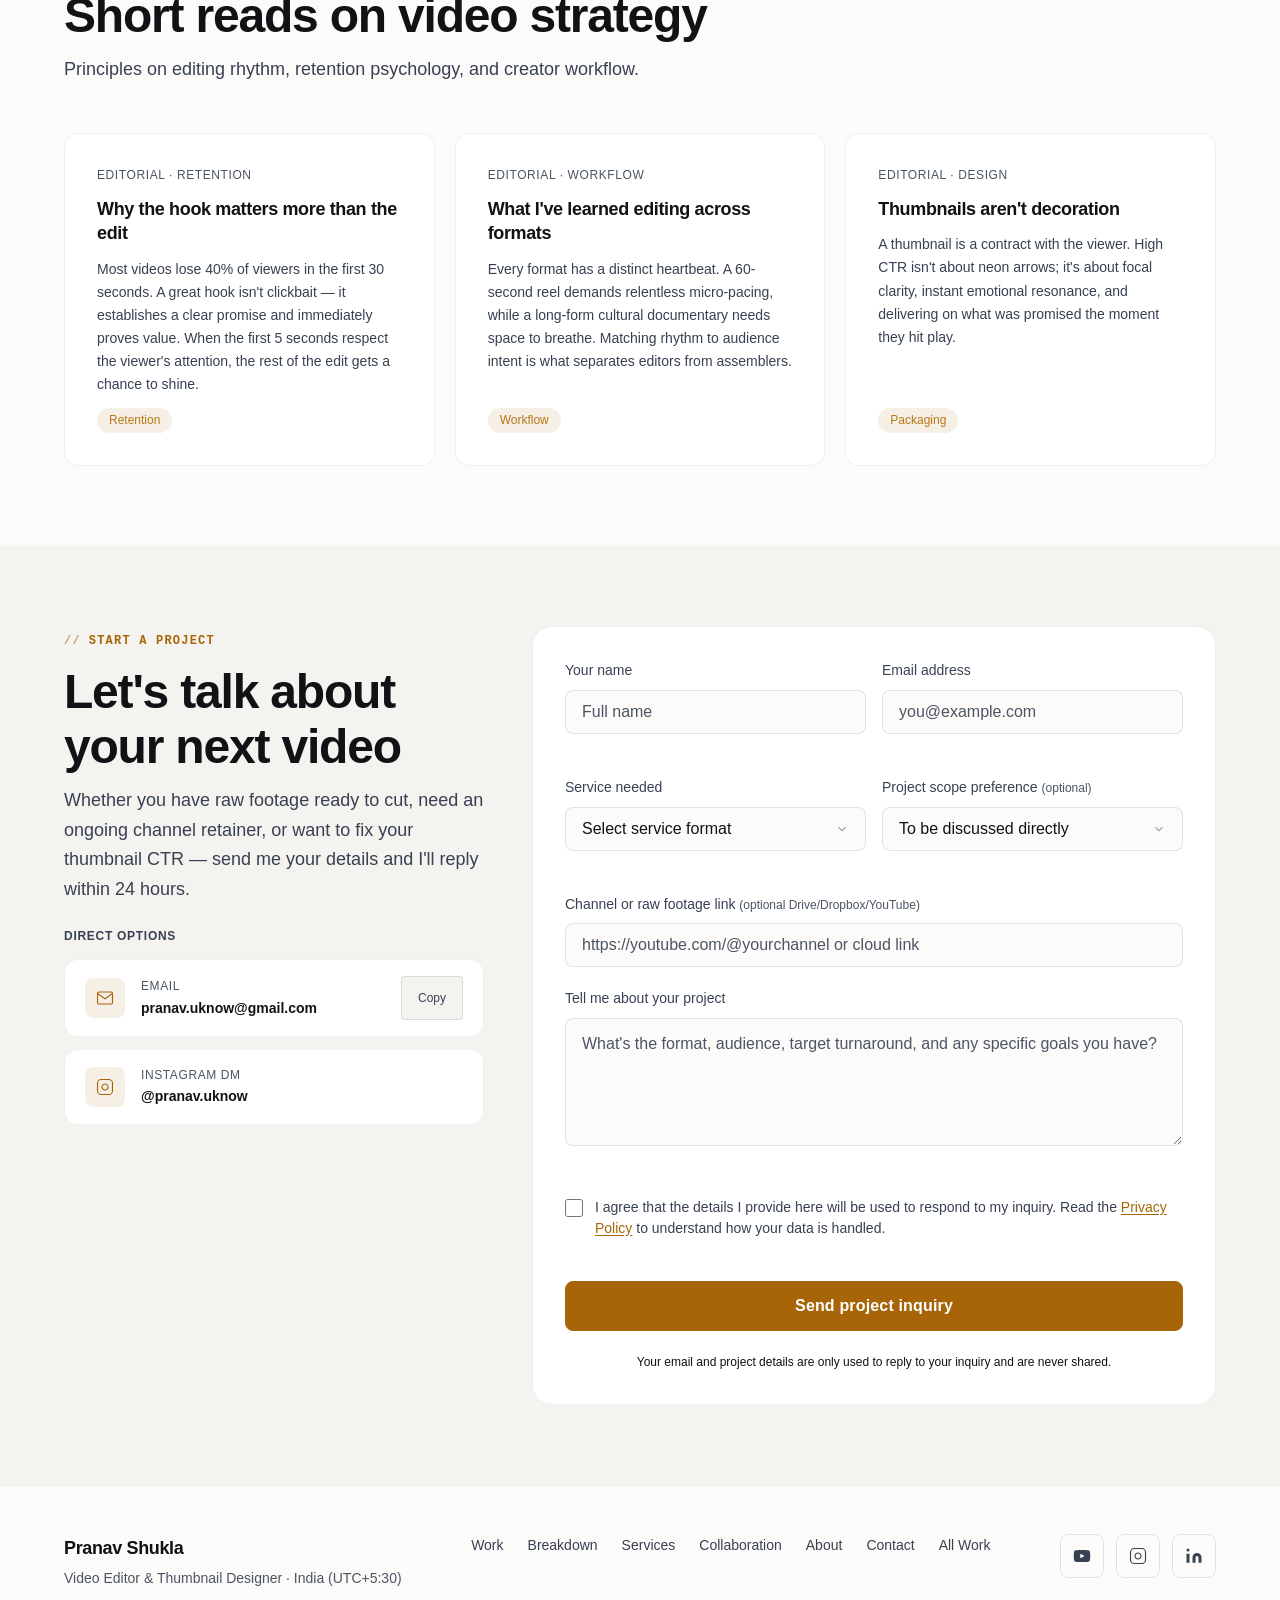
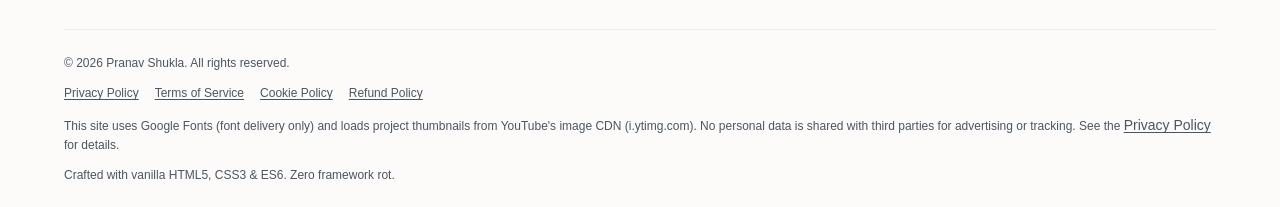
==== commit 8976589f: "Add files via upload" ====
--- a/index.html
+++ b/index.html
@@ -191,7 +191,7 @@
 
         <div class="hero__visual fade-in-up">
           <div class="hero__studio">
-            <!-- Studio Header: Real Profile Header & Status -->
+            <!-- Studio Header: Creator Badge & Dual Mode Switcher -->
             <div class="hero__studio-header">
               <div class="hero__creator-badge">
                 <div class="hero__photo-wrap">
@@ -208,14 +208,18 @@
                   <span class="hero__creator-role">Video Editor · Premiere Pro &amp; After Effects</span>
                 </div>
               </div>
-              <div class="hero__studio-mode-pill">
-                <span class="hero__live-dot" aria-hidden="true"></span>
-                <span>Featured Showreel</span>
-              </div>
-            </div>
-
-            <!-- Real Embedded Showreel Video -->
-            <div class="hero__video-stage" style="padding: 12px; background: var(--bg-base);">
+              <div class="hero__studio-tabs" role="tablist" aria-label="Studio display modes">
+                <button type="button" class="hero__tab-btn hero__tab-btn--active" id="tabModeShowreel" role="tab" aria-selected="true" aria-controls="heroShowreelStage">
+                  Showreel
+                </button>
+                <button type="button" class="hero__tab-btn" id="tabModeTimeline" role="tab" aria-selected="false" aria-controls="heroSimStage">
+                  Timeline
+                </button>
+              </div>
+            </div>
+
+            <!-- View 1: Real Showreel Video -->
+            <div class="hero__video-stage" id="heroShowreelStage" style="padding: 12px; background: var(--bg-base);">
               <div class="video-wrapper" style="position: relative; padding-bottom: 56.25%; height: 0; overflow: hidden; border-radius: 8px; border: 1px solid var(--border-subtle); background: #000;">
                 <iframe
                   src="https://www.youtube-nocookie.com/embed/BQMk8Tz2mvw?rel=0&amp;modestbranding=1"
@@ -225,6 +229,112 @@
                   allow="accelerometer; autoplay; clipboard-write; encrypted-media; gyroscope; picture-in-picture"
                   allowfullscreen>
                 </iframe>
+              </div>
+            </div>
+
+            <!-- View 2: Interactive Timeline Workbench (Human NLE Inspector) -->
+            <div class="hero__sim-stage" id="heroSimStage" hidden>
+              <!-- Timeline Toolbar -->
+              <div class="hero__sim-toolbar">
+                <div class="hero__sim-title-group">
+                  <span class="hero__sim-kicker">Interactive Timeline Workbench</span>
+                  <span class="hero__sim-caption">Scrub through real pacing and cut decisions</span>
+                </div>
+                <div class="hero__sim-toggle" role="group" aria-label="Cut Strategy">
+                  <button type="button" class="hero__sim-btn hero__sim-btn--active" id="btnRetentionCut" data-mode="retention" aria-pressed="true">
+                    Paced Cut
+                  </button>
+                  <button type="button" class="hero__sim-btn" id="btnAmateurCut" data-mode="amateur" aria-pressed="false">
+                    Raw Clip
+                  </button>
+                </div>
+              </div>
+
+              <!-- Interactive Timeline Canvas (Audio Waveform & Playhead) -->
+              <div class="hero__timeline-canvas">
+                <div class="hero__retention-metric">
+                  <span class="hero__metric-number" id="heroSimMetric">Paced Cut</span>
+                  <span class="hero__metric-label" id="heroSimLabel">48kHz Audio · J/L Cuts</span>
+                </div>
+
+                <svg class="hero__timeline-svg" viewBox="0 0 400 155" preserveAspectRatio="none" aria-hidden="true">
+                  <defs>
+                    <linearGradient id="heroRetGrad" x1="0" y1="0" x2="1" y2="0">
+                      <stop offset="0%" stop-color="#e5a93c"/>
+                      <stop offset="50%" stop-color="#f59e0b"/>
+                      <stop offset="100%" stop-color="#e5a93c"/>
+                    </linearGradient>
+                    <linearGradient id="heroRetArea" x1="0" y1="0" x2="0" y2="1">
+                      <stop offset="0%" stop-color="#e5a93c" stop-opacity="0.32"/>
+                      <stop offset="100%" stop-color="#e5a93c" stop-opacity="0.0"/>
+                    </linearGradient>
+                    <linearGradient id="heroAmatGrad" x1="0" y1="0" x2="1" y2="0">
+                      <stop offset="0%" stop-color="#ef4444"/>
+                      <stop offset="100%" stop-color="#71717a"/>
+                    </linearGradient>
+                  </defs>
+
+                  <!-- Horizontal Guide Lines -->
+                  <line x1="0" y1="35" x2="400" y2="35" class="hero__svg-guide" stroke-dasharray="2 3"/>
+                  <line x1="0" y1="75" x2="400" y2="75" class="hero__svg-guide" stroke-dasharray="2 3"/>
+                  <line x1="0" y1="115" x2="400" y2="115" class="hero__svg-guide" stroke-dasharray="2 3"/>
+
+                  <!-- Multi-Channel Audio Waveform Track -->
+                  <g class="hero__waveform-bars" id="heroWaveformBars">
+                    <line x1="10" y1="148" x2="10" y2="128" stroke-width="2"/>
+                    <line x1="26" y1="148" x2="26" y2="115" stroke-width="2"/>
+                    <line x1="42" y1="148" x2="42" y2="132" stroke-width="2"/>
+                    <line x1="58" y1="148" x2="58" y2="140" stroke-width="2"/>
+                    <line x1="74" y1="148" x2="74" y2="122" stroke-width="2"/>
+                    <line x1="90" y1="148" x2="90" y2="124" stroke-width="2"/>
+                    <line x1="106" y1="148" x2="106" y2="118" stroke-width="2"/>
+                    <line x1="122" y1="148" x2="122" y2="138" stroke-width="2"/>
+                    <line x1="138" y1="148" x2="138" y2="126" stroke-width="2"/>
+                    <line x1="154" y1="148" x2="154" y2="122" stroke-width="2"/>
+                    <line x1="170" y1="148" x2="170" y2="136" stroke-width="2"/>
+                    <line x1="186" y1="148" x2="186" y2="114" stroke-width="2"/>
+                    <line x1="202" y1="148" x2="202" y2="116" stroke-width="2"/>
+                    <line x1="218" y1="148" x2="218" y2="132" stroke-width="2"/>
+                    <line x1="234" y1="148" x2="234" y2="114" stroke-width="2"/>
+                    <line x1="250" y1="148" x2="250" y2="126" stroke-width="2"/>
+                    <line x1="266" y1="148" x2="266" y2="120" stroke-width="2"/>
+                    <line x1="282" y1="148" x2="282" y2="108" stroke-width="2"/>
+                    <line x1="298" y1="148" x2="298" y2="122" stroke-width="2"/>
+                    <line x1="314" y1="148" x2="314" y2="116" stroke-width="2"/>
+                    <line x1="330" y1="148" x2="330" y2="104" stroke-width="2"/>
+                    <line x1="346" y1="148" x2="346" y2="118" stroke-width="2"/>
+                    <line x1="362" y1="148" x2="362" y2="112" stroke-width="2"/>
+                    <line x1="378" y1="148" x2="378" y2="124" stroke-width="2"/>
+                    <line x1="394" y1="148" x2="394" y2="132" stroke-width="2"/>
+                  </g>
+
+                  <!-- Curves -->
+                  <path id="curveRetentionArea" fill="url(#heroRetArea)" d="M0,45 Q70,48 140,56 T280,68 T400,75 L400,155 L0,155 Z"/>
+                  <path id="curveRetention" fill="none" stroke="url(#heroRetGrad)" stroke-width="3" stroke-linecap="round" d="M0,45 Q70,48 140,56 T280,68 T400,75"/>
+                  <path id="curveAmateur" fill="none" stroke="url(#heroAmatGrad)" stroke-width="2.5" stroke-dasharray="4 4" d="M0,50 Q60,95 120,120 T240,135 T400,145" style="opacity: 0.25;"/>
+
+                  <!-- Scrub Playhead -->
+                  <line id="heroPlayhead" x1="25%" y1="15" x2="25%" y2="155" stroke="#f3f4f6" stroke-width="2" stroke-dasharray="1 0"/>
+                </svg>
+              </div>
+
+              <!-- Scrubber Controls -->
+              <div class="hero__scrubber-controls">
+                <button type="button" class="hero__play-btn" id="heroSimPlayBtn" aria-label="Play timeline animation">
+                  <svg width="14" height="14" viewBox="0 0 24 24" fill="currentColor" aria-hidden="true">
+                    <polygon points="5 3 19 12 5 21 5 3"/>
+                  </svg>
+                </button>
+                <div class="hero__scrub-track-wrap">
+                  <input type="range" min="0" max="100" value="25" class="hero__scrubber-slider" id="heroScrubberRange" aria-label="Timeline scrubber position">
+                </div>
+                <div class="hero__timecode-pill" id="heroTimecode">00:15.00</div>
+              </div>
+
+              <!-- Marker Detail Readout -->
+              <div class="hero__marker-readout" id="heroMarkerDetail">
+                <span class="hero__readout-tag">0:15 Pattern Shift</span>
+                <span class="hero__readout-desc">Punch-in reframe, kinetic B-roll, and SFX riser to re-engage visual focus.</span>
               </div>
             </div>
 
--- a/assets/css/main.css
+++ b/assets/css/main.css
@@ -681,6 +681,38 @@
   font-weight: 500;
 }
 
+.hero__studio-tabs {
+  display: inline-flex;
+  align-items: center;
+  background: var(--bg-surface);
+  border: 1px solid var(--border-base);
+  border-radius: var(--radius-full);
+  padding: 2px;
+  gap: 2px;
+}
+
+.hero__tab-btn {
+  padding: 4px 10px;
+  border-radius: var(--radius-full);
+  font-size: 11px;
+  font-weight: 600;
+  color: var(--text-muted);
+  background: transparent;
+  border: none;
+  cursor: pointer;
+  transition: all 150ms var(--ease-out);
+}
+
+.hero__tab-btn:hover {
+  color: var(--text-primary);
+}
+
+.hero__tab-btn--active {
+  background: var(--bg-elevated);
+  color: var(--accent-primary);
+  box-shadow: 0 1px 3px rgba(0, 0, 0, 0.2);
+}
+
 .hero__studio-mode-pill {
   display: inline-flex;
   align-items: center;
